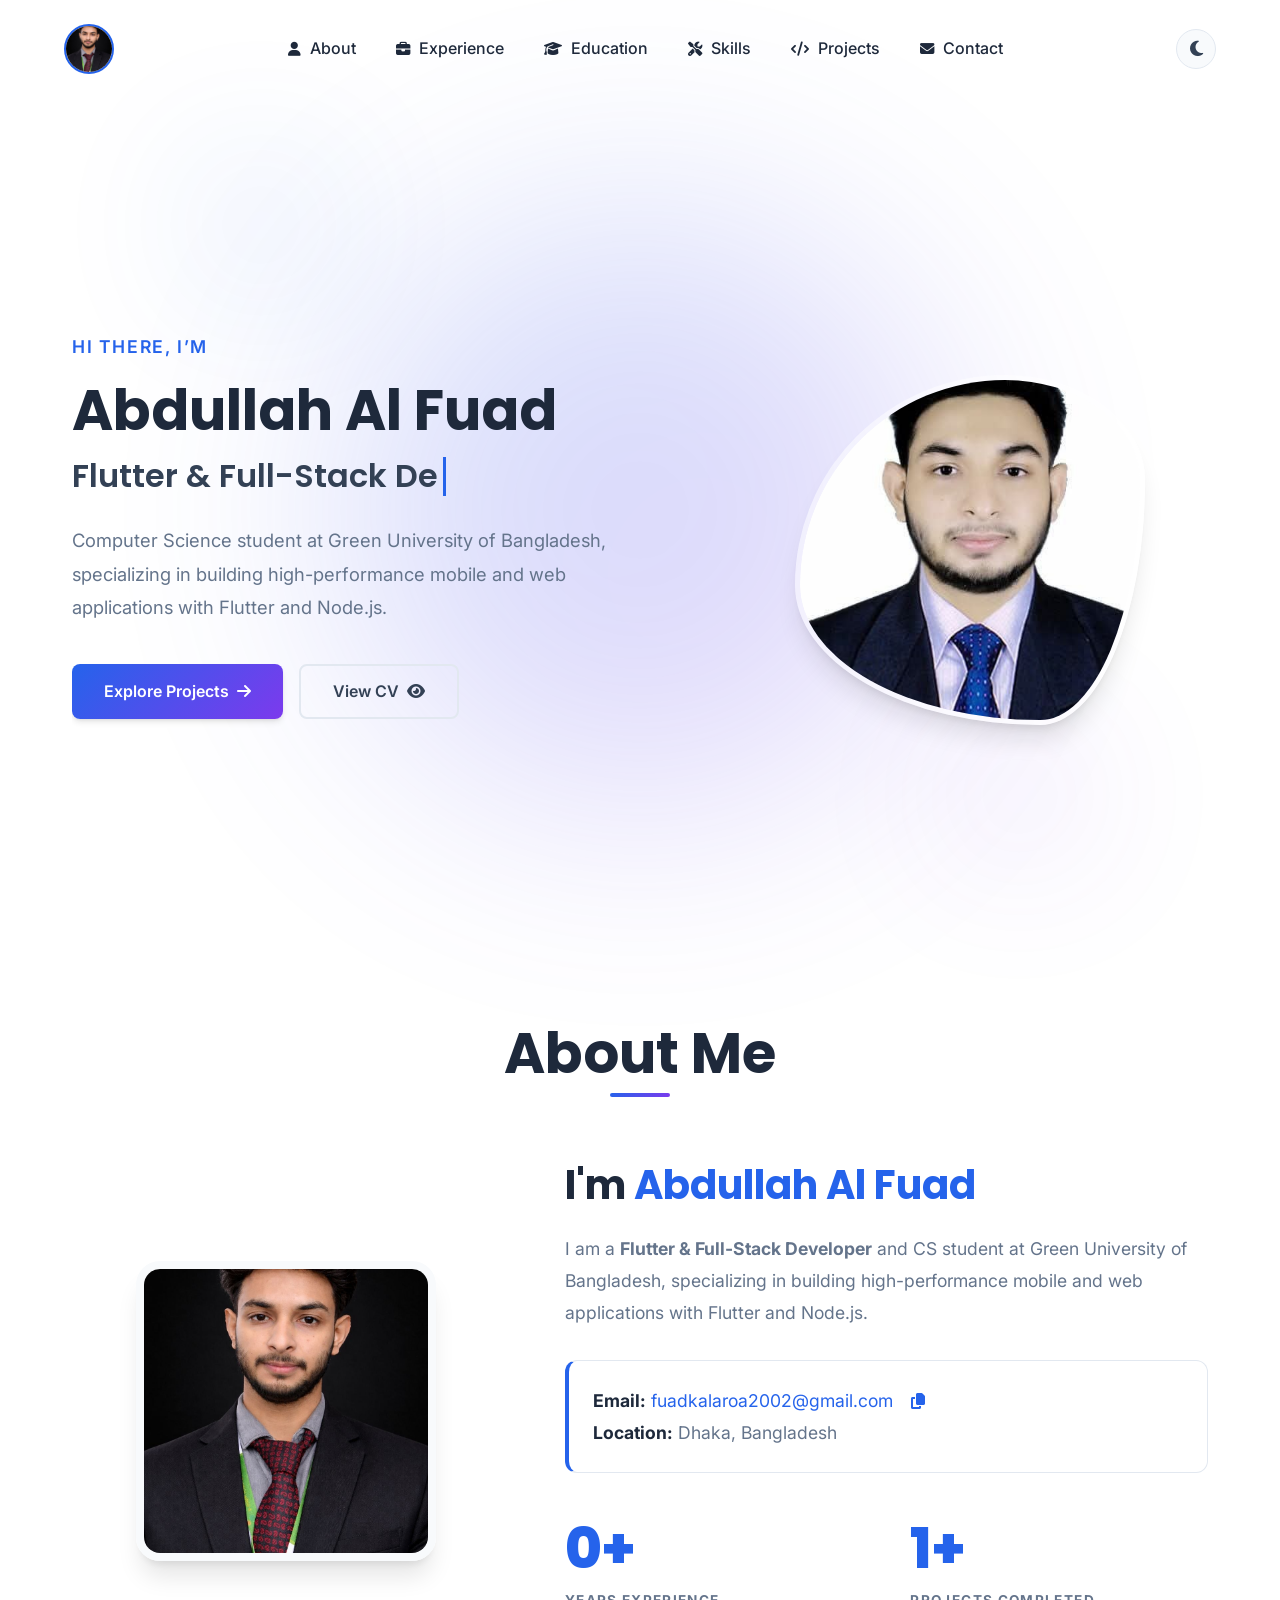
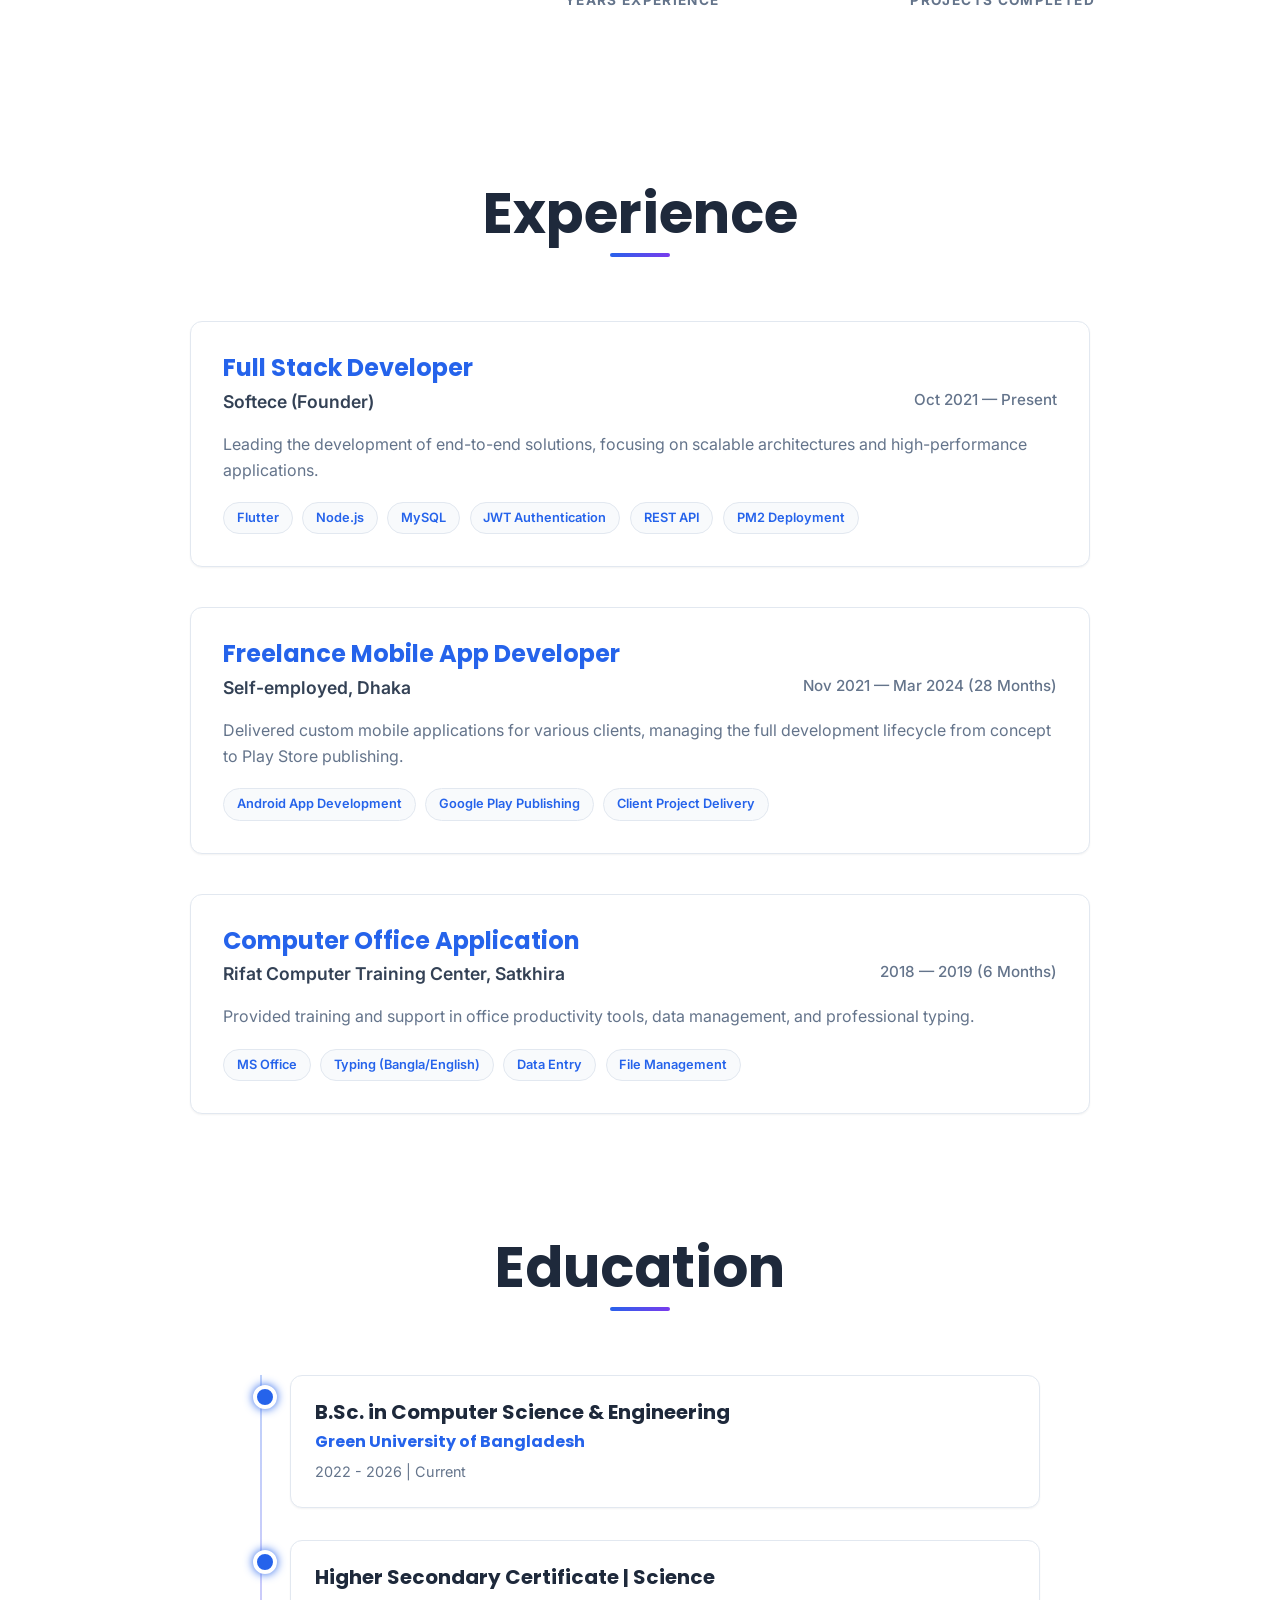
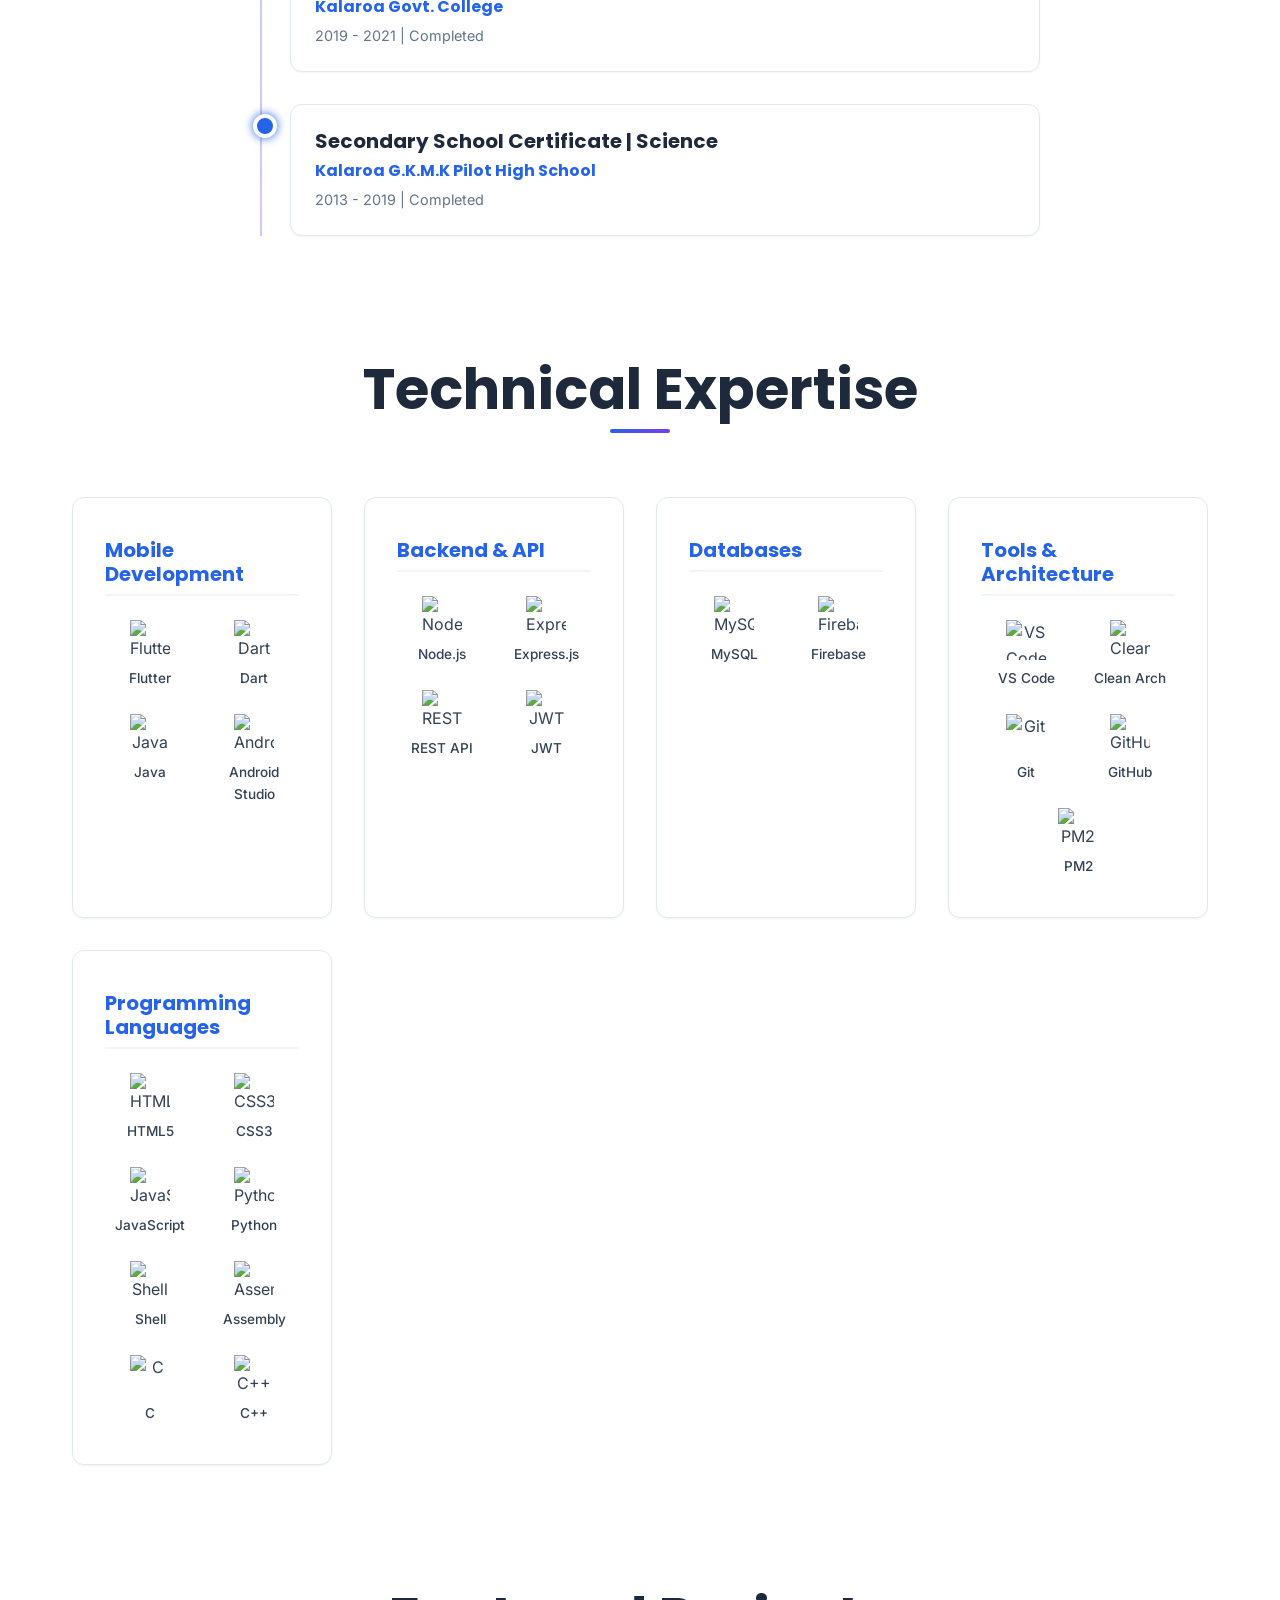
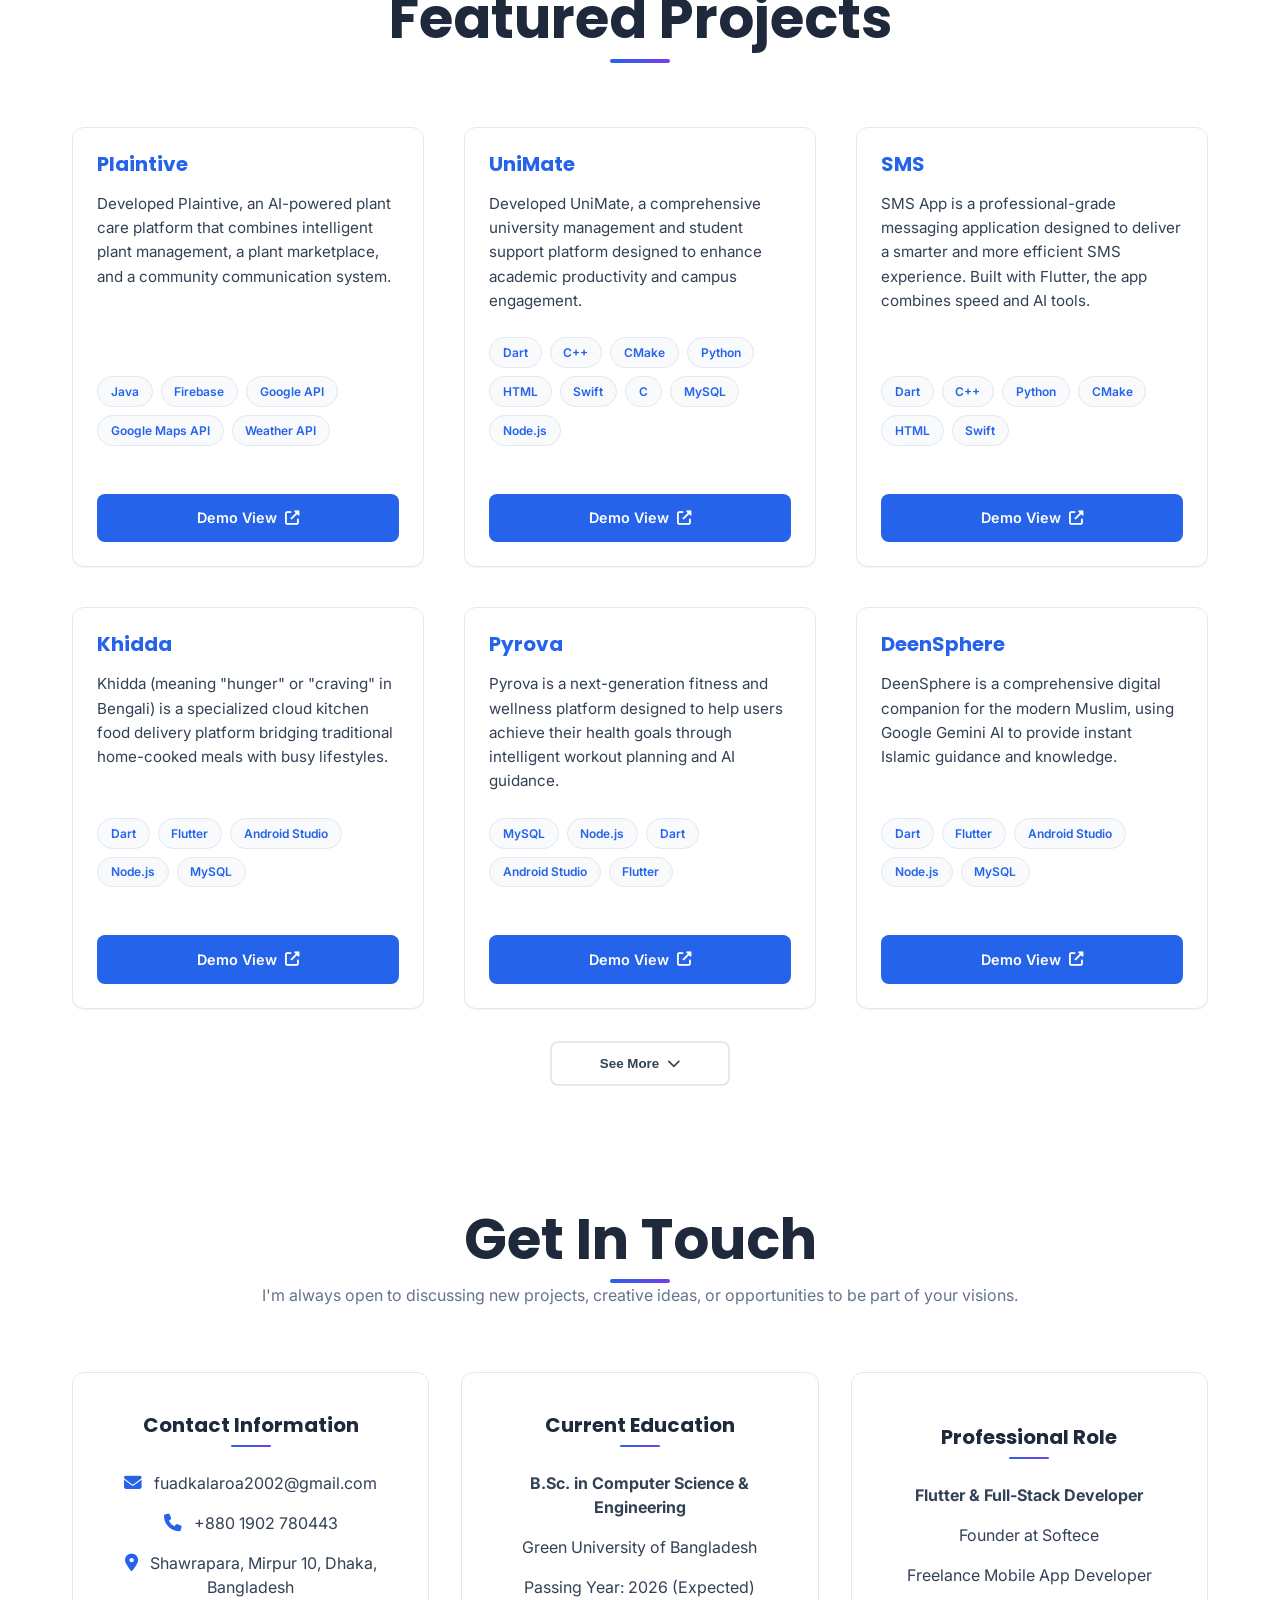
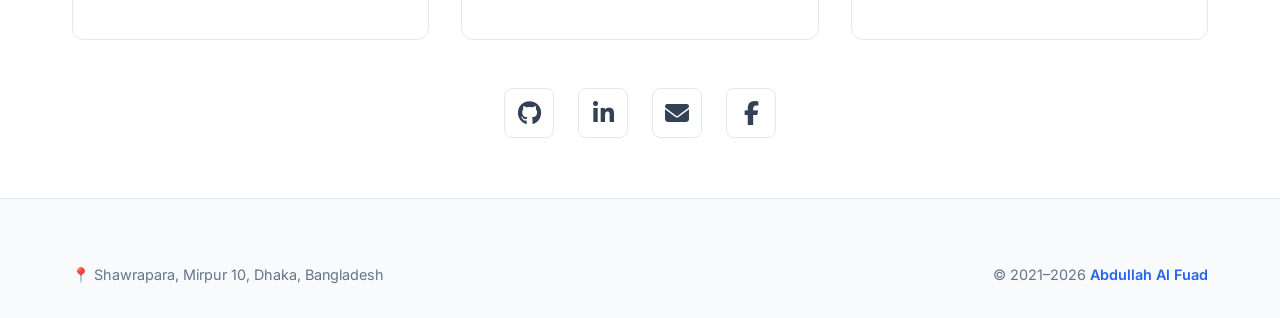
==== index.html @ 63f74349 "." ====
<!DOCTYPE html>
<html lang="en">

<head>
    <meta charset="UTF-8">
    <meta name="viewport" content="width=device-width, initial-scale=1.0">
    <meta name="description"
        content="Abdullah Al Fuad's personal portfolio showcasing skills in Flutter, Full-Stack development, and Node.js.">
    <meta property="og:title" content="Fuad Portfolio" />
    <meta property="og:image" content="assets/image/Fuad/photo_2026-06-16_08-47-01.jpg" />
    <meta property="og:url" content="https://github.com/Fuad2e3/Portfolio" />
    <meta name="keywords"
        content="Abdullah Al Fuad, Fuad2e3, fuad2e3, Fuad, Flutter Developer, Full-Stack Developer, Node.js, Express.js, MySQL, Firebase, REST API, Green University of Bangladesh, Mobile Development, Dhaka developer, Bangladesh programmer">


    <title>Fuad - Portfolio</title>
    <link rel="icon" type="image/x-icon" href="assets/image/Fuad/photo_2026-06-16_08-47-01.jpg">

    <link rel="stylesheet" href="style/colorScheme.css">
    <link rel="stylesheet" href="style/style.css">
    <link rel="stylesheet" href="style/navbar.css">
    <link rel="stylesheet" href="style/home.css">
    <link rel="stylesheet" href="style/about.css">
    <link rel="stylesheet" href="style/experience.css">
    <link rel="stylesheet" href="style/skills.css">
    <link rel="stylesheet" href="style/educations.css">
    <link rel="stylesheet" href="style/projects.css">
    <link rel="stylesheet" href="style/contacts.css">
    <link rel="stylesheet" href="style/footer.css">

    <link rel="stylesheet" href="https://cdnjs.cloudflare.com/ajax/libs/font-awesome/6.6.0/css/all.min.css">
    <link rel="stylesheet" href="https://cdnjs.cloudflare.com/ajax/libs/aos/2.3.4/aos.css"
        integrity="sha512-1cK78a1o+ht2JcaW6g8OXYwqpev9+6GqOkz9xmBN9iUUhIndKtxwILGWYOSibOKjLsEdjyjZvYDq/cZwNeak0w=="
        crossorigin="anonymous" referrerpolicy="no-referrer" />

</head>

<body>
    <!-- Background Particles -->
    <div id="particles-js"></div>

    <!-- Splash Screen Loader -->
    <div id="loader" class="loader-wrapper">
        <div class="loader-content">
            <div class="loader-img-container">
                <img src="assets/image/Fuad/photo_2026-06-16_08-47-01.jpg" alt="Fuad Loader">
            </div>
            <div class="loader-bar">
                <div class="loader-progress"></div>
            </div>
            <p class="loader-text">Abdullah Al Fuad</p>
        </div>
    </div>

    <div class="main-div">

        <div class="nav-backdrop" onclick="toggleMenuBar()"></div>

        <nav class="navbar">
            <a href="#about" class="logo">
                <img id="theme-logo" src="assets/image/Fuad/photo_2026-06-16_08-47-01.jpg" alt="Logo">
            </a>

            <ul class="menu-list">
                <li><a href="#about"><i class="fas fa-user"></i> About</a></li>
                <li><a href="#experience"><i class="fas fa-briefcase"></i> Experience</a></li>
                <li><a href="#educations"><i class="fas fa-graduation-cap"></i> Education</a></li>
                <li><a href="#skills"><i class="fas fa-tools"></i> Skills</a></li>
                <li><a href="#projects"><i class="fas fa-code"></i> Projects</a></li>
                <li><a href="#contacts"><i class="fas fa-envelope"></i> Contact</a></li>
            </ul>

            <div class="nav-actions">
                <button class="theme-toggle" id="themeToggle" title="Toggle dark/light mode">
                    <i class="fas fa-moon"></i>
                </button>
                <div class="icon-bars" onclick="toggleMenuBar()">
                    <i class="fa-solid fa-bars"></i>
                </div>
            </div>
        </nav>

        <main class="main-content container">

            <section id="about">
                <div id="home">
                    <div class="home-bg-circle"></div>
                    <div class="home-content">
                        <div class="text-section" data-aos="fade-right">
                            <p class="intro">Hi there, I’m</p>
                            <h1 class="name">Abdullah Al Fuad</h1>
                            <div class="role-container">
                                <h2 class="role">Flutter & Full-Stack Developer</h2>
                            </div>
                            <p class="bio">
                                Computer Science student at Green University of Bangladesh, specializing in building high-performance mobile and web applications with Flutter and Node.js.
                            </p>

                            <div class="cta-buttons">
                                <a href="#projects" class="btn btn-primary">Explore Projects <i class="fas fa-arrow-right"></i></a>
                                <a href="assets/cv/Softece_CV.pdf" class="btn btn-secondary" target="_blank">View CV <i class="fas fa-eye"></i></a>
                            </div>

                        </div>

                        <div class="image-section" data-aos="fade-left">
                            <div class="pic-div">
                                <img src="assets/image/Fuad/photo_2026-06-15_12-50-27.jpg" alt="Fuad">
                            </div>
                        </div>
                    </div>
                </div>

                <div class="section-title" data-aos="fade-up" style="margin-top: 60px;">
                    <h1>About Me</h1>
                </div>
                <div class="about-content">
                    <div class="about-picture" data-aos="fade-right">
                        <div class="about-picture-circle">
                            <img src="assets/image/Fuad/photo_2026-06-16_08-47-01.jpg" alt="Abdullah Al Fuad" />
                        </div>
                    </div>
                    <div class="about-intro" data-aos="fade-left">
                        <h1>I'm <span>Abdullah Al Fuad</span></h1>

                        <p>
                            I am a <strong>Flutter & Full-Stack Developer</strong> and CS student at Green University of Bangladesh, specializing in building high-performance mobile and web applications with Flutter and Node.js.
                        </p>

                        <p class="about-contact-info">
                            <strong>Email:</strong> <a href="mailto:fuadkalaroa2002@gmail.com" id="email-link">fuadkalaroa2002@gmail.com</a>
                            <button class="copy-btn" onclick="copyEmail()" title="Copy Email">
                                <i class="fas fa-copy"></i>
                            </button>
                            <br>
                            <strong>Location:</strong> Dhaka, Bangladesh
                        </p>

                        <div class="stats-grid">
                            <div class="stat-item">
                                <span class="stat-num" id="exp-years">0</span>
                                <span class="stat-label">Years Experience</span>
                            </div>
                            <div class="stat-item">
                                <span class="stat-num" id="project-count">0</span>
                                <span class="stat-label">Projects Completed</span>
                            </div>
                        </div>
                    </div>
                </div>
            </section>

            <!-- Experience Section -->
            <section id="experience">
                <div class="section-title" data-aos="fade-up">
                    <h1>Experience</h1>
                </div>
                <div class="experience-content">
                    <!-- Experience 1 -->
                    <div class="experience-item" data-aos="fade-up">
                        <div class="exp-header">
                            <h2>Full Stack Developer</h2>
                            <div class="exp-company">
                                <span>Softece (Founder)</span>
                                <span class="exp-date">Oct 2021 — Present</span>
                            </div>
                        </div>
                        <p class="exp-details">
                            Leading the development of end-to-end solutions, focusing on scalable architectures and high-performance applications.
                        </p>
                        <div class="exp-tech-list">
                            <span class="exp-tech-item">Flutter</span>
                            <span class="exp-tech-item">Node.js</span>
                            <span class="exp-tech-item">MySQL</span>
                            <span class="exp-tech-item">JWT Authentication</span>
                            <span class="exp-tech-item">REST API</span>
                            <span class="exp-tech-item">PM2 Deployment</span>
                        </div>
                    </div>

                    <!-- Experience 2 -->
                    <div class="experience-item" data-aos="fade-up">
                        <div class="exp-header">
                            <h2>Freelance Mobile App Developer</h2>
                            <div class="exp-company">
                                <span>Self-employed, Dhaka</span>
                                <span class="exp-date">Nov 2021 — Mar 2024 (28 Months)</span>
                            </div>
                        </div>
                        <p class="exp-details">
                            Delivered custom mobile applications for various clients, managing the full development lifecycle from concept to Play Store publishing.
                        </p>
                        <div class="exp-tech-list">
                            <span class="exp-tech-item">Android App Development</span>
                            <span class="exp-tech-item">Google Play Publishing</span>
                            <span class="exp-tech-item">Client Project Delivery</span>
                        </div>
                    </div>

                    <!-- Experience 3 -->
                    <div class="experience-item" data-aos="fade-up">
                        <div class="exp-header">
                            <h2>Computer Office Application</h2>
                            <div class="exp-company">
                                <span>Rifat Computer Training Center, Satkhira</span>
                                <span class="exp-date">2018 — 2019 (6 Months)</span>
                            </div>
                        </div>
                        <p class="exp-details">
                            Provided training and support in office productivity tools, data management, and professional typing.
                        </p>
                        <div class="exp-tech-list">
                            <span class="exp-tech-item">MS Office</span>
                            <span class="exp-tech-item">Typing (Bangla/English)</span>
                            <span class="exp-tech-item">Data Entry</span>
                            <span class="exp-tech-item">File Management</span>
                        </div>
                    </div>
                </div>
            </section>

            <!-- Education Section -->
            <section id="educations">
                <div class="section-title">
                    <h1>Education</h1>
                </div>
                <div class="educations-contents">
                    <div class="academy">
                        <div class="academy-content">
                            <h2>B.Sc. in Computer Science & Engineering</h2>
                            <h3>Green University of Bangladesh</h3>
                            <p>2022 - 2026 | Current</p>
                        </div>
                    </div>

                    <div class="academy">
                        <div class="academy-content">
                            <h2>Higher Secondary Certificate | Science</h2>
                            <h3>Kalaroa Govt. College</h3>
                            <p>2019 - 2021 | Completed</p>
                        </div>
                    </div>

                    <div class="academy">
                        <div class="academy-content">
                            <h2>Secondary School Certificate | Science</h2>
                            <h3>Kalaroa G.K.M.K Pilot High School</h3>
                            <p>2013 - 2019 | Completed</p>
                        </div>
                    </div>
                </div>
            </section>

            <!-- Skills Section -->
            <section id="skills">
                <div class="section-title">
                    <h1>Technical Expertise</h1>
                </div>
                <div class="skills-content">
                    <!-- 1. Mobile Development -->
                    <div class="skill-category">
                        <h3>Mobile Development</h3>
                        <div class="skills-content-box">
                            <div class="skill-item">
                                <img src="https://cdn.jsdelivr.net/gh/devicons/devicon/icons/flutter/flutter-original.svg" alt="Flutter">
                                <p>Flutter</p>
                            </div>
                            <div class="skill-item">
                                <img src="https://cdn.jsdelivr.net/gh/devicons/devicon/icons/dart/dart-original.svg" alt="Dart">
                                <p>Dart</p>
                            </div>
                            <div class="skill-item">
                                <img src="https://cdn.jsdelivr.net/gh/devicons/devicon/icons/java/java-original.svg" alt="Java">
                                <p>Java</p>
                            </div>
                            <div class="skill-item">
                                <img src="https://cdn.jsdelivr.net/gh/devicons/devicon/icons/androidstudio/androidstudio-original.svg" alt="Android Studio">
                                <p>Android Studio</p>
                            </div>
                        </div>
                    </div>

                    <!-- 2. Backend Development -->
                    <div class="skill-category">
                        <h3>Backend & API</h3>
                        <div class="skills-content-box">
                            <div class="skill-item">
                                <img src="https://cdn.jsdelivr.net/gh/devicons/devicon/icons/nodejs/nodejs-original.svg" alt="Node.js">
                                <p>Node.js</p>
                            </div>
                            <div class="skill-item">
                                <img src="https://cdn.jsdelivr.net/gh/devicons/devicon/icons/express/express-original.svg" class="theme-icon" alt="Express.js">
                                <p>Express.js</p>
                            </div>
                            <div class="skill-item">
                                <img src="https://img.icons8.com/color/96/api.png" alt="REST API">
                                <p>REST API</p>
                            </div>
                            <div class="skill-item">
                                <img src="https://img.icons8.com/color/96/shield.png" alt="JWT">
                                <p>JWT</p>
                            </div>
                        </div>
                    </div>

                    <!-- 3. Databases -->
                    <div class="skill-category">
                        <h3>Databases</h3>
                        <div class="skills-content-box">
                            <div class="skill-item">
                                <img src="https://cdn.jsdelivr.net/gh/devicons/devicon/icons/mysql/mysql-original.svg" alt="MySQL">
                                <p>MySQL</p>
                            </div>
                            <div class="skill-item">
                                <img src="https://cdn.jsdelivr.net/gh/devicons/devicon/icons/firebase/firebase-plain.svg" alt="Firebase">
                                <p>Firebase</p>
                            </div>
                        </div>
                    </div>

                    <!-- 4. Architecture & Tools -->
                    <div class="skill-category">
                        <h3>Tools & Architecture</h3>
                        <div class="skills-content-box">
                            <div class="skill-item">
                                <img src="https://cdn.jsdelivr.net/gh/devicons/devicon/icons/vscode/vscode-original.svg" alt="VS Code">
                                <p>VS Code</p>
                            </div>
                            <div class="skill-item">
                                <img src="https://img.icons8.com/color/96/stack.png" alt="Clean Arch">
                                <p>Clean Arch</p>
                            </div>
                            <div class="skill-item">
                                <img src="https://cdn.jsdelivr.net/gh/devicons/devicon/icons/git/git-original.svg" alt="Git">
                                <p>Git</p>
                            </div>
                            <div class="skill-item">
                                <img src="https://cdn.jsdelivr.net/gh/devicons/devicon/icons/github/github-original.svg" class="theme-icon" alt="GitHub">
                                <p>GitHub</p>
                            </div>
                            <div class="skill-item">
                                <img src="https://img.icons8.com/color/96/server.png" alt="PM2">
                                <p>PM2</p>
                            </div>
                        </div>
                    </div>

                    <!-- 5. Programming Languages -->
                    <div class="skill-category">
                        <h3>Programming Languages</h3>
                        <div class="skills-content-box">
                            <div class="skill-item">
                                <img src="https://cdn.jsdelivr.net/gh/devicons/devicon/icons/html5/html5-original.svg" alt="HTML5">
                                <p>HTML5</p>
                            </div>
                            <div class="skill-item">
                                <img src="https://cdn.jsdelivr.net/gh/devicons/devicon/icons/css3/css3-original.svg" alt="CSS3">
                                <p>CSS3</p>
                            </div>
                            <div class="skill-item">
                                <img src="https://cdn.jsdelivr.net/gh/devicons/devicon/icons/javascript/javascript-original.svg" alt="JavaScript">
                                <p>JavaScript</p>
                            </div>
                            <div class="skill-item">
                                <img src="https://cdn.jsdelivr.net/gh/devicons/devicon/icons/python/python-original.svg" alt="Python">
                                <p>Python</p>
                            </div>
                            <div class="skill-item">
                                <img src="https://cdn.jsdelivr.net/gh/devicons/devicon/icons/bash/bash-original.svg" alt="Shell" class="theme-icon">
                                <p>Shell</p>
                            </div>
                            <div class="skill-item">
                                <img src="https://img.icons8.com/color/96/processor.png" alt="Assembly">
                                <p>Assembly</p>
                            </div>
                            <div class="skill-item">
                                <img src="https://cdn.jsdelivr.net/gh/devicons/devicon/icons/c/c-original.svg" alt="C">
                                <p>C</p>
                            </div>
                            <div class="skill-item">
                                <img src="https://cdn.jsdelivr.net/gh/devicons/devicon/icons/cplusplus/cplusplus-original.svg" alt="C++">
                                <p>C++</p>
                            </div>
                        </div>
                    </div>
                </div>
            </section>

            <!-- Project Section -->
            <section id="projects">
                <div class="section-title" data-aos="fade-up">
                    <h1>Featured Projects</h1>
                </div>

                <div class="projects-content-box">

                    <!-- ================= PROJECT 1 ================= -->
                    <div class="project-item" data-aos="fade-up">
                        <div class="project-details">
                            <h3>Plaintive</h3>
                            <p>Developed Plaintive, an AI-powered plant care platform that combines intelligent plant management, a plant marketplace, and a community communication system.</p>
                            <div class="project-tech">
                                <span>Java</span>
                                <span>Firebase</span>
                                <span>Google API</span>
                                <span>Google Maps API</span>
                                <span>Weather API</span>
                            </div>
                        </div>
                        <div class="project-footer">
                            <a href="https://github.com/Fuad2e3/Plantive-Demo" target="_blank" class="btn-demo">Demo View <i class="fas fa-external-link-alt"></i></a>
                        </div>
                    </div>

                    <!-- ================= PROJECT 2 ================= -->
                    <div class="project-item" data-aos="fade-up">
                        <div class="project-details">
                            <h3>UniMate</h3>
                            <p>Developed UniMate, a comprehensive university management and student support platform designed to enhance academic productivity and campus engagement.</p>
                            <div class="project-tech">
                                <span>Dart</span>
                                <span>C++</span>
                                <span>CMake</span>
                                <span>Python</span>
                                <span>HTML</span>
                                <span>Swift</span>
                                <span>C</span>
                                <span>MySQL</span>
                                <span>Node.js</span>
                            </div>
                        </div>
                        <div class="project-footer">
                            <a href="https://github.com/Fuad2e3/UniMate-Demo" target="_blank" class="btn-demo">Demo View <i class="fas fa-external-link-alt"></i></a>
                        </div>
                    </div>

                    <!-- ================= PROJECT 3 ================= -->
                    <div class="project-item" data-aos="fade-up">
                        <div class="project-details">
                            <h3>SMS</h3>
                            <p>SMS App is a professional-grade messaging application designed to deliver a smarter and more efficient SMS experience. Built with Flutter, the app combines speed and AI tools.</p>
                            <div class="project-tech">
                                <span>Dart</span>
                                <span>C++</span>
                                <span>Python</span>
                                <span>CMake</span>
                                <span>HTML</span>
                                <span>Swift</span>
                            </div>
                        </div>
                        <div class="project-footer">
                            <a href="https://github.com/Fuad2e3/Sms-Demo" target="_blank" class="btn-demo">Demo View <i class="fas fa-external-link-alt"></i></a>
                        </div>
                    </div>

                    <!-- ================= PROJECT 4 ================= -->
                    <div class="project-item" data-aos="fade-up">
                        <div class="project-details">
                            <h3>Khidda</h3>
                            <p>Khidda (meaning "hunger" or "craving" in Bengali) is a specialized cloud kitchen food delivery platform bridging traditional home-cooked meals with busy lifestyles.</p>
                            <div class="project-tech">
                                <span>Dart</span>
                                <span>Flutter</span>
                                <span>Android Studio</span>
                                <span>Node.js</span>
                                <span>MySQL</span>
                            </div>
                        </div>
                        <div class="project-footer">
                            <a href="https://github.com/Fuad2e3/Khidda-Demo" target="_blank" class="btn-demo">Demo View <i class="fas fa-external-link-alt"></i></a>
                        </div>
                    </div>

                    <!-- ================= PROJECT 5 ================= -->
                    <div class="project-item" data-aos="fade-up">
                        <div class="project-details">
                            <h3>Pyrova</h3>
                            <p>Pyrova is a next-generation fitness and wellness platform designed to help users achieve their health goals through intelligent workout planning and AI guidance.</p>
                            <div class="project-tech">
                                <span>MySQL</span>
                                <span>Node.js</span>
                                <span>Dart</span>
                                <span>Android Studio</span>
                                <span>Flutter</span>
                            </div>
                        </div>
                        <div class="project-footer">
                            <a href="https://github.com/Fuad2e3/Pyrova-Demo" target="_blank" class="btn-demo">Demo View <i class="fas fa-external-link-alt"></i></a>
                        </div>
                    </div>

                    <!-- ================= PROJECT 6 ================= -->
                    <div class="project-item" data-aos="fade-up">
                        <div class="project-details">
                            <h3>DeenSphere</h3>
                            <p>DeenSphere is a comprehensive digital companion for the modern Muslim, using Google Gemini AI to provide instant Islamic guidance and knowledge.</p>
                            <div class="project-tech">
                                <span>Dart</span>
                                <span>Flutter</span>
                                <span>Android Studio</span>
                                <span>Node.js</span>
                                <span>MySQL</span>
                            </div>
                        </div>
                        <div class="project-footer">
                            <a href="https://github.com/Fuad2e3/DeenSphere-Demo" target="_blank" class="btn-demo">Demo View <i class="fas fa-external-link-alt"></i></a>
                        </div>
                    </div>

                    <!-- ================= PROJECT 7 ================= -->
                    <div class="project-item" data-aos="fade-up">
                        <div class="project-details">
                            <h3>Smart Homeopathy Doctor</h3>
                            <p>A revolutionary mobile application designed to bridge the gap between traditional homeopathy and modern AI technology through intelligent symptom analysis.</p>
                            <div class="project-tech">
                                <span>Gemini AI</span>
                                <span>Android Studio</span>
                                <span>Java</span>
                            </div>
                        </div>
                        <div class="project-footer">
                            <a href="https://github.com/Fuad2e3/Smart-Homeopathy-Doctor-Demo" target="_blank" class="btn-demo">Demo View <i class="fas fa-external-link-alt"></i></a>
                        </div>
                    </div>

                    <!-- ================= PROJECT 8 ================= -->
                    <div class="project-item" data-aos="fade-up">
                        <div class="project-details">
                            <h3>Data Preprocessing and Cleaning</h3>
                            <p>Developed a machine learning pipeline for data preprocessing, model training, and performance comparison, including dataset cleaning and feature preparation.</p>
                            <div class="project-tech">
                                <span>Juniper Networks</span>
                                <span>Python</span>
                            </div>
                        </div>
                        <div class="project-footer">
                            <a href="https://github.com/Fuad2e3/Maching-Learning" target="_blank" class="btn-demo">Demo View <i class="fas fa-external-link-alt"></i></a>
                        </div>
                    </div>

                    <!-- ================= PROJECT 9 ================= -->
                    <div class="project-item" data-aos="fade-up">
                        <div class="project-details">
                            <h3>3D Home</h3>
                            <p>Designed and modeled a detailed 3D residential house using AutoCAD, incorporating architectural planning, interior layouts, and realistic structural elements.</p>
                            <div class="project-tech">
                                <span>AutoCAD</span>
                            </div>
                        </div>
                        <div class="project-footer">
                            <a href="https://github.com/Fuad2e3/Engineering-Drawing" target="_blank" class="btn-demo">Demo View <i class="fas fa-external-link-alt"></i></a>
                        </div>
                    </div>

                    <!-- ================= PROJECT 10 ================= -->
                    <div class="project-item" data-aos="fade-up">
                        <div class="project-details">
                            <h3>Conveter</h3>
                            <p>Developed a Binary Division Simulator that performs binary division operations while displaying dividend, divisor, accumulator, and quotient values.</p>
                            <div class="project-tech">
                                <span>C++</span>
                            </div>
                        </div>
                        <div class="project-footer">
                            <a href="https://github.com/Fuad2e3/Computer_Architecture" target="_blank" class="btn-demo">Demo View <i class="fas fa-external-link-alt"></i></a>
                        </div>
                    </div>

                    <!-- ================= PROJECT 11 ================= -->
                    <div class="project-item" data-aos="fade-up">
                        <div class="project-details">
                            <h3>Investment Management System</h3>
                            <p>Developed a full-stack Investment Management System for managing portfolios, tracking transactions, and analyzing financial data via an intuitive dashboard.</p>
                            <div class="project-tech">
                                <span>Java</span>
                                <span>JavaFX</span>
                                <span>Maven</span>
                                <span>MySQL</span>
                            </div>
                        </div>
                        <div class="project-footer">
                            <a href="https://github.com/Fuad2e3/Object-Oriented-Programming" target="_blank" class="btn-demo">Demo View <i class="fas fa-external-link-alt"></i></a>
                        </div>
                    </div>

                    <!-- ================= PROJECT 12 ================= -->
                    <div class="project-item" data-aos="fade-up">
                        <div class="project-details">
                            <h3>Student Management System</h3>
                            <p>Developed a Student Management System to streamline academic and administrative processes, including records, course enrollment, and attendance tracking.</p>
                            <div class="project-tech">
                                <span>C</span>
                            </div>
                        </div>
                        <div class="project-footer">
                            <a href="https://github.com/Fuad2e3/Structured_Programming_Language" target="_blank" class="btn-demo">Demo View <i class="fas fa-external-link-alt"></i></a>
                        </div>
                    </div>

                    <!-- ================= PROJECT 13 ================= -->
                    <div class="project-item" data-aos="fade-up">
                        <div class="project-details">
                            <h3>BitGuard an Error Detection and Correction</h3>
                            <p>Developed BitGuard, a digital communication reliability system designed to detect and correct data transmission errors to ensure data integrity.</p>
                            <div class="project-tech">
                                <span>Java</span>
                                <span>CSS</span>
                            </div>
                        </div>
                        <div class="project-footer">
                            <a href="https://github.com/Fuad2e3/Data-Communaction" target="_blank" class="btn-demo">Demo View <i class="fas fa-external-link-alt"></i></a>
                        </div>
                    </div>

                    <!-- ================= PROJECT 14 ================= -->
                    <div class="project-item" data-aos="fade-up">
                        <div class="project-details">
                            <h3>Campus Network</h3>
                            <p>Developed Campus Network, a university community platform designed to connect students, faculty members, and campus organizations.</p>
                            <div class="project-tech">
                                <span>Cisco Networking</span>
                            </div>
                        </div>
                        <div class="project-footer">
                            <a href="https://github.com/Fuad2e3/Computer-Network" target="_blank" class="btn-demo">Demo View <i class="fas fa-external-link-alt"></i></a>
                        </div>
                    </div>

                    <!-- ================= PROJECT 15 ================= -->
                    <div class="project-item" data-aos="fade-up">
                        <div class="project-details">
                            <h3>Cyber Password Strength Analyzer</h3>
                            <p>Evaluates password security based on length, complexity, and character diversity, providing real-time feedback and security recommendations.</p>
                            <div class="project-tech">
                                <span>Python</span>
                            </div>
                        </div>
                        <div class="project-footer">
                            <a href="https://github.com/Fuad2e3/Computer-and-Cyber-Security" target="_blank" class="btn-demo">Demo View <i class="fas fa-external-link-alt"></i></a>
                        </div>
                    </div>

                    <!-- ================= PROJECT 16 ================= -->
                    <div class="project-item" data-aos="fade-up">
                        <div class="project-details">
                            <h3>Nebula Navigator</h3>
                            <p>Developed Nebula Navigator, an astronomy information management platform inspired by NASA datasets for exploring celestial objects and stars.</p>
                            <div class="project-tech">
                                <span>Shell Scripting</span>
                                <span>TeX</span>
                            </div>
                        </div>
                        <div class="project-footer">
                            <a href="https://github.com/Fuad2e3/Oprating-System" target="_blank" class="btn-demo">Demo View <i class="fas fa-external-link-alt"></i></a>
                        </div>
                    </div>

                    <!-- ================= PROJECT 17 ================= -->
                    <div class="project-item" data-aos="fade-up">
                        <div class="project-details">
                            <h3>GreenMind</h3>
                            <p>Developed GreenMind, a smart gardening assistant application that helps users monitor and manage plant health through personalized care recommendations.</p>
                            <div class="project-tech">
                                <span>Python</span>
                                <span>Juniper Networks</span>
                            </div>
                        </div>
                        <div class="project-footer">
                            <a href="https://github.com/Fuad2e3/Artificial-intelligence" target="_blank" class="btn-demo">Demo View <i class="fas fa-external-link-alt"></i></a>
                        </div>
                    </div>

                    <!-- ================= PROJECT 18 ================= -->
                    <div class="project-item" data-aos="fade-up">
                        <div class="project-details">
                            <h3>Agriculture Information Service</h3>
                            <p>Developed an Agriculture Information Service application providing farmers with weather updates, crop recommendations, and resources.</p>
                            <div class="project-tech">
                                <span>HTML</span>
                                <span>CSS</span>
                                <span>PHP</span>
                                <span>JavaScript</span>
                            </div>
                        </div>
                        <div class="project-footer">
                            <a href="https://github.com/Fuad2e3/Agriculture-Information-Service" target="_blank" class="btn-demo">Demo View <i class="fas fa-external-link-alt"></i></a>
                        </div>
                    </div>

                    <!-- ================= PROJECT 19 ================= -->
                    <div class="project-item" data-aos="fade-up">
                        <div class="project-details">
                            <h3>Investment Marketing</h3>
                            <p>Developed a full-stack Investment Management system for tracking portfolios, monitoring asset performance, and analyzing financial data.</p>
                            <div class="project-tech">
                                <span>Assembly Language</span>
                            </div>
                        </div>
                        <div class="project-footer">
                            <a href="https://github.com/Fuad2e3/Microprocessors-Microcontrollers" target="_blank" class="btn-demo">Demo View <i class="fas fa-external-link-alt"></i></a>
                        </div>
                    </div>

                    <!-- ================= PROJECT 20 ================= -->
                    <div class="project-item" data-aos="fade-up">
                        <div class="project-details">
                            <h3>Investment Management</h3>
                            <p>Developed a full-stack Investment Management System that enables users to manage portfolios, track transactions, and monitor asset performance.</p>
                            <div class="project-tech">
                                <span>Java</span>
                                <span>MySQL</span>
                            </div>
                        </div>
                        <div class="project-footer">
                            <a href="https://github.com/Fuad2e3/Database-System" target="_blank" class="btn-demo">Demo View <i class="fas fa-external-link-alt"></i></a>
                        </div>
                    </div>

                    <!-- ================= PROJECT 21 ================= -->
                    <div class="project-item" data-aos="fade-up">
                        <div class="project-details">
                            <h3>Algorithm Suite</h3>
                            <p>A high-performance collection of modular Java implementations for essential data structures and algorithms.</p>
                            <div class="project-tech">
                                <span>Java</span>
                            </div>
                        </div>
                        <div class="project-footer">
                            <a href="https://github.com/Fuad2e3/Algorithm" target="_blank" class="btn-demo">Demo View <i class="fas fa-external-link-alt"></i></a>
                        </div>
                    </div>

                    <!-- ================= PROJECT 22 ================= -->
                    <div class="project-item" data-aos="fade-up">
                        <div class="project-details">
                            <h3>Student Management</h3>
                            <p>Developed a Student Management system to streamline academic processes, including records, enrollment, and attendance tracking.</p>
                            <div class="project-tech">
                                <span>C++</span>
                            </div>
                        </div>
                        <div class="project-footer">
                            <a href="https://github.com/Fuad2e3/Data-Structures" target="_blank" class="btn-demo">Demo View <i class="fas fa-external-link-alt"></i></a>
                        </div>
                    </div>

                    <!-- ================= PROJECT 23 ================= -->
                    <div class="project-item" data-aos="fade-up">
                        <div class="project-details">
                            <h3>Software Testing</h3>
                            <p>Experimental repository for learning software testing, Node.js, and PM2 management.</p>
                            <div class="project-tech">
                                <span>Dart</span>
                                <span>Node.js</span>
                                <span>PM2</span>
                            </div>
                        </div>
                        <div class="project-footer">
                            <a href="https://github.com/Fuad2e3/Software-Testing" target="_blank" class="btn-demo">Demo View <i class="fas fa-external-link-alt"></i></a>
                        </div>
                    </div>

                    <!-- ================= PROJECT 24 ================= -->
                    <div class="project-item" data-aos="fade-up">
                        <div class="project-details">
                            <h3>Varsity Programming</h3>
                            <p>A comprehensive collection of university course codes, assignments, and practice projects across multiple languages.</p>
                            <div class="project-tech">
                                <span>Jupyter Notebook</span>
                                <span>C++</span>
                                <span>Python</span>
                                <span>C</span>
                                <span>Java</span>
                                <span>Shell</span>
                            </div>
                        </div>
                        <div class="project-footer">
                            <a href="https://github.com/Fuad2e3/Varsity-Programming" target="_blank" class="btn-demo">Demo View <i class="fas fa-external-link-alt"></i></a>
                        </div>
                    </div>

                </div>

                <div class="projects-toggle-container" data-aos="fade-up">
                    <button id="toggle-projects-btn" class="btn btn-secondary">
                        See More <i class="fas fa-chevron-down"></i>
                    </button>
                </div>

            </section>

            <!-- Contact Section -->
            <section id="contacts">

                <div class="section-title">
                    <h1>Get In Touch</h1>
                    <p>
                        I'm always open to discussing new projects, creative ideas, or opportunities to be part of your visions.
                    </p>
                </div>

                <div class="contact-cards-container">
                    <!-- Card 1: Contact Information -->
                    <div class="contact-card" data-aos="fade-up">
                        <h3>Contact Information</h3>
                        <div class="card-content">
                            <p><i class="fas fa-envelope"></i> <a href="mailto:fuadkalaroa2002@gmail.com">fuadkalaroa2002@gmail.com</a></p>
                            <p><i class="fas fa-phone"></i> <a href="tel:+8801902780443">+880 1902 780443</a></p>
                            <p><i class="fas fa-map-marker-alt"></i> Shawrapara, Mirpur 10, Dhaka, Bangladesh</p>
                        </div>
                    </div>

                    <!-- Card 2: Current Education -->
                    <div class="contact-card" data-aos="fade-up" data-aos-delay="100">
                        <h3>Current Education</h3>
                        <div class="card-content">
                            <p><strong>B.Sc. in Computer Science & Engineering</strong></p>
                            <p>Green University of Bangladesh</p>
                            <p>Passing Year: 2026 (Expected)</p>
                        </div>
                    </div>

                    <!-- Card 3: Professional Role -->
                    <div class="contact-card" data-aos="fade-up" data-aos-delay="200">
                        <h3>Professional Role</h3>
                        <div class="card-content">
                            <p><strong>Flutter & Full-Stack Developer</strong></p>
                            <p>Founder at Softece</p>
                            <p>Freelance Mobile App Developer</p>
                        </div>
                    </div>
                </div>

                <div class="contact-socials" data-aos="fade-up">
                    <a href="https://github.com/Fuad2e3" target="_blank" class="social-button" title="GitHub"><i class="fab fa-github"></i></a>
                    <a href="https://linkedin.com/in/fuad2e3" target="_blank" class="social-button" title="LinkedIn"><i class="fab fa-linkedin-in"></i></a>
                    <a href="https://mail.google.com/mail/?view=cm&fs=1&to=fuadkalaroa2002@gmail.com" target="_blank" class="social-button" title="Email"><i class="fas fa-envelope"></i></a>
                    <a href="https://facebook.com/fuad.islam.2010" target="_blank" class="social-button" title="Facebook"><i class="fab fa-facebook-f"></i></a>
                </div>

            </section>

        </main>

        <footer class="footer">
            <div class="container">
                <div class="footer-row">
                    <div class="address">
                        📍 Shawrapara, Mirpur 10, Dhaka, Bangladesh
                    </div>

                    <div class="copyright">
                        © 2021–<span id="current-year">2026</span> <a href="https://github.com/Fuad2e3" target="_blank">Abdullah Al Fuad</a>
                    </div>
                </div>
            </div>
        </footer>

        <div class="scroll-up">
            <i class="fas fa-chevron-up"></i>
        </div>
    </div>

    <script src="https://cdnjs.cloudflare.com/ajax/libs/aos/2.3.4/aos.js"
        integrity="sha512-A7AYk1fGKX6S2SsHywmPkrnzTZHrgiVT7GcQkLGDe2ev0aWb8zejytzS8wjo7PGEXKqJOrjQ4oORtnimIRZBtw=="
        crossorigin="anonymous" referrerpolicy="no-referrer"></script>

    <script src="https://cdn.jsdelivr.net/particles.js/2.0.0/particles.min.js"></script>
    <script src="js/particles-config.js"></script>
    <script src="js/themeToggle.js"></script>
    <script src="js/main.js"></script>
    <script src="js/navbar.js"></script>
</body>

</html>
---- style/colorScheme.css ----
/* ------------------------------------------------------- */
/* COLOR SCHEME VARIABLES — Designed for Professional Portfolio */
/* ------------------------------------------------------- */

@import url('https://fonts.googleapis.com/css2?family=Inter:wght@400;500;600;700&family=Poppins:wght@600;700;800&display=swap');

/* LIGHT THEME VARIABLES */
:root {
  /* Core Colors */
  --primary-color: #2563eb; /* Modern Royal Blue */
  --secondary-color: #64748b;
  --hover-color: #1d4ed8;
  --brand-gradient: linear-gradient(135deg, #2563eb, #7c3aed);
  --accent-gradient: linear-gradient(135deg, #059669, #0ea5e9);
  --accent-color: #f1f5f9;

  /* Background & Borders */
  --background-color: #ffffff;
  --secondary-background: #f8fafc;
  --card-background: #ffffff;
  --border-color: #e2e8f0;
  --divider-color: #f1f5f9;

  /* Text & Fonts */
  --text-main: #334155; /* Softer dark gray instead of deep slate */
  --text-muted: #64748b;
  --heading-color: #1e293b; /* Softer heading color */
  --font-primary: 'Inter', system-ui, -apple-system, sans-serif;
  --font-heading: 'Poppins', sans-serif;

  /* Effects */
  --shadow-sm: 0 1px 2px 0 rgb(0 0 0 / 0.05);
  --shadow-md: 0 4px 6px -1px rgb(0 0 0 / 0.1), 0 2px 4px -2px rgb(0 0 0 / 0.1);
  --shadow-lg: 0 10px 15px -3px rgb(0 0 0 / 0.1), 0 4px 6px -4px rgb(0 0 0 / 0.1);
  --shadow-xl: 0 20px 25px -5px rgb(0 0 0 / 0.1), 0 8px 10px -6px rgb(0 0 0 / 0.1);
  --radius-sm: 8px;
  --radius-md: 12px;
  --radius-lg: 24px;
  --transition-smooth: 0.3s cubic-bezier(0.4, 0, 0.2, 1);

  /* Alternate Section Colors */
  --bg-alt: #f1f5f9;
  --glow-primary: rgba(37, 99, 235, 0.4);

  /* Component-Specific */
  --navbar-bg: rgba(255, 255, 255, 0.9);
  --navbar-glass: rgba(255, 255, 255, 0.85);
  --navbar-text: #1e293b;
  --footer-bg: #f8fafc;
  --glass-bg: rgba(255, 255, 255, 0.95);
  --glass-border: rgba(255, 255, 255, 0.5);
  --card-glass: rgba(255, 255, 255, 1);
  --blur-amount: 8px;
}

/* DARK THEME OVERRIDES */
body.dark-theme {
  /* Core Colors */
  --primary-color: #60a5fa;
  --secondary-color: #94a3b8;
  --hover-color: #3b82f6;
  --brand-gradient: linear-gradient(135deg, #60a5fa, #a78bfa);
  --accent-color: #1e293b;

  /* Background & Borders */
  --background-color: #0b1120;
  --secondary-background: #1e293b;
  --card-background: #1e293b;
  --border-color: #334155;
  --divider-color: #1e293b;

  /* Text & Fonts */
  --text-main: #cbd5e1; /* Softer light gray */
  --text-muted: #94a3b8;
  --heading-color: #f1f5f9; /* Softer off-white heading */

  /* Alternate Section Colors */
  --bg-alt: #0f172a;
  --glow-primary: rgba(96, 165, 250, 0.5);

  /* Effects */
  --shadow-sm: 0 1px 2px 0 rgb(0 0 0 / 0.3);
  --shadow-md: 0 4px 6px -1px rgb(0 0 0 / 0.5), 0 2px 4px -2px rgb(0 0 0 / 0.5);
  --shadow-lg: 0 10px 15px -3px rgb(0 0 0 / 0.5), 0 4px 6px -4px rgb(0 0 0 / 0.5);
  --shadow-xl: 0 20px 25px -5px rgb(0 0 0 / 0.5), 0 8px 10px -6px rgb(0 0 0 / 0.5);

  /* Component-Specific */
  --navbar-bg: rgba(11, 17, 32, 0.9);
  --navbar-glass: rgba(11, 17, 32, 0.85);
  --navbar-text: #f8fafc;
  --footer-bg: #0b1120;
  --glass-bg: rgba(30, 41, 59, 0.95);
  --glass-border: rgba(255, 255, 255, 0.05);
  --card-glass: rgba(30, 41, 59, 0.9);
}


/* ------------------------------------------------------- */
/* END OF COLOR SCHEME VARIABLES */
/* ------------------------------------------------------- */
---- style/style.css ----
@import "colorScheme.css";

/* Custom Scrollbar */
::-webkit-scrollbar {
    width: 8px;
}

::-webkit-scrollbar-track {
    background: var(--background-color);
}

::-webkit-scrollbar-thumb {
    background: var(--brand-gradient);
    border-radius: 10px;
}

::-webkit-scrollbar-thumb:hover {
    background: var(--hover-color);
}

/* Reset & Base Styles */
* {
    margin: 0;
    padding: 0;
    box-sizing: border-box;
}

html {
    scroll-behavior: smooth;
}

body {
    font-family: var(--font-primary);
    background-color: var(--background-color);
    color: var(--text-main);
    line-height: 1.6;
    overflow-x: hidden;
    transition: background-color var(--transition-smooth), color var(--transition-smooth);
}

/* Background Particles */
#particles-js {
    position: fixed;
    top: 0;
    left: 0;
    width: 100%;
    height: 100%;
    z-index: -1; /* Back to original background level */
    background-color: transparent;
}

/* Typography */
h1, h2, h3, h4, h5, h6 {
    font-family: var(--font-heading);
    color: var(--heading-color);
    font-weight: 700;
    line-height: 1.2;
}

h1 { font-size: clamp(2rem, 5vw, 3.5rem); }
h2 { font-size: clamp(1.5rem, 4vw, 2.5rem); }
h3 { font-size: clamp(1.25rem, 3vw, 1.75rem); }

p {
    font-size: 1rem;
    color: var(--text-muted);
    margin-bottom: 1rem;
}

a {
    text-decoration: none;
    color: var(--primary-color);
    transition: var(--transition-smooth);
}

ul {
    list-style: none;
}

img {
    max-width: 100%;
    display: block;
}

/* Utility Classes */
.container {
    max-width: 1200px;
    margin: 0 auto;
    padding: 0 2rem;
}

.section-title {
    text-align: center;
    margin-bottom: 4rem;
}

.section-title h1 {
    position: relative;
    display: inline-block;
    padding-bottom: 10px;
}

.section-title h1::after {
    content: '';
    position: absolute;
    bottom: 0;
    left: 50%;
    transform: translateX(-50%);
    width: 60px;
    height: 4px;
    background: var(--brand-gradient);
    border-radius: 2px;
}

.glass {
    background: var(--card-background);
    border: 1px solid var(--border-color);
}

.btn {
    display: inline-flex;
    align-items: center;
    gap: 0.5rem;
    padding: 0.8rem 2rem;
    border-radius: var(--radius-sm);
    font-weight: 600;
    cursor: pointer;
    transition: var(--transition-smooth);
    border: none;
}

.btn-primary {
    background: var(--brand-gradient);
    color: white;
    box-shadow: var(--shadow-md);
}

.btn-primary:hover {
    transform: translateY(-2px);
    box-shadow: 0 0 20px var(--glow-primary);
    filter: brightness(1.1);
}

.btn-secondary {
    background: transparent;
    border: 2px solid var(--border-color);
    color: var(--text-main);
}

.btn-secondary:hover {
    border-color: var(--primary-color);
    color: var(--primary-color);
    background: var(--secondary-background);
}

/* Scroll Up Button */
.scroll-up {
    position: fixed;
    bottom: 30px;
    right: 30px;
    width: 45px;
    height: 45px;
    background: var(--primary-color);
    color: white;
    border-radius: 50%;
    display: flex;
    justify-content: center;
    align-items: center;
    font-size: 1.2rem;
    cursor: pointer;
    box-shadow: var(--shadow-lg);
    z-index: 1001;
    transition: var(--transition-smooth);
    opacity: 0;
    visibility: hidden;
}

.scroll-up.show {
    opacity: 1;
    visibility: visible;
}

.scroll-up:hover {
    transform: translateY(-5px);
    background: var(--hover-color);
}

/* Horizontal Line */
hr {
    display: none; /* Hide old HRs to use section backgrounds instead */
}

/* Section Backgrounds */
section:nth-of-type(even) {
    background-color: transparent;
}

section {
    position: relative;
    overflow: hidden;
    background-color: transparent;
    padding: 60px 0;
}

/* Splash Screen Loader Styles */
.loader-wrapper {
    position: fixed;
    top: 0;
    left: 0;
    width: 100%;
    height: 100%;
    background: var(--background-color);
    display: flex;
    justify-content: center;
    align-items: center;
    z-index: 9999;
    transition: opacity 0.5s ease, visibility 0.5s ease;
}

.loader-wrapper.fade-out {
    opacity: 0;
    visibility: hidden;
}

.loader-content {
    text-align: center;
}

.loader-img-container {
    width: 100px;
    height: 100px;
    margin: 0 auto 20px;
    border-radius: 50%;
    overflow: hidden;
    border: 3px solid var(--primary-color);
    box-shadow: var(--shadow-lg);
    animation: pulse 1.5s infinite ease-in-out;
}

.loader-img-container img {
    width: 100%;
    height: 100%;
    object-fit: cover;
}

.loader-bar {
    width: 200px;
    height: 4px;
    background: var(--divider-color);
    border-radius: 2px;
    margin: 0 auto 10px;
    overflow: hidden;
}

.loader-progress {
    width: 0%;
    height: 100%;
    background: var(--brand-gradient);
    animation: load 2s forwards ease-in-out;
}

.loader-text {
    font-family: var(--font-heading);
    font-weight: 700;
    color: var(--primary-color);
    letter-spacing: 2px;
    text-transform: uppercase;
    font-size: 0.9rem;
}

@keyframes pulse {
    0%, 100% { transform: scale(1); opacity: 1; }
    50% { transform: scale(1.1); opacity: 0.8; }
}

@keyframes load {
    0% { width: 0%; }
    100% { width: 100%; }
}

/* Navbar Logo specific override */
.logo img {
    border-radius: 50%; /* Circle logo */
    object-fit: cover;
}

/* Animations */
[data-aos].aos-animate {
    pointer-events: auto;
}
.theme-icon {
    filter: none;
}

body.dark-theme .theme-icon {
    filter: invert(1) brightness(2);
}
---- style/navbar.css ----
.navbar {
    display: flex;
    justify-content: space-between;
    align-items: center;
    padding: 1.5rem 5%;
    position: fixed;
    top: 0;
    left: 0;
    width: 100%;
    z-index: 1000;
    transition: all 0.4s cubic-bezier(0.4, 0, 0.2, 1);
    background: transparent;
}

.navbar.scrolled {
    background: var(--navbar-bg); /* Use solid background for consistency */
    box-shadow: 0 10px 30px rgba(0, 0, 0, 0.1);
    border-bottom: 1px solid var(--border-color);
    padding: 0.8rem 5%;
}

.logo img {
    height: 50px; /* Increased size slightly */
    width: 50px; /* Force square for circle */
    border-radius: 50%; /* Perfect circle */
    object-fit: cover;
    border: 2px solid var(--primary-color); /* Added a border to make it pop */
    transition: var(--transition-smooth);
}

.logo:hover img {
    transform: scale(1.1);
}

.menu-list {
    display: flex;
    gap: 2.5rem;
}

.menu-list li a {
    color: var(--navbar-text);
    font-weight: 500;
    font-size: 1rem;
    position: relative;
    padding: 0.5rem 0;
    transition: var(--transition-smooth);
}

.menu-list li a i {
    margin-right: 5px;
    font-size: 0.9rem;
}

.menu-list li a::after {
    content: '';
    position: absolute;
    bottom: 0;
    left: 0;
    width: 0;
    height: 2px;
    background: var(--brand-gradient);
    transition: var(--transition-smooth);
}

.menu-list li a:hover::after,
.menu-list li a.active::after {
    width: 100%;
}

.menu-list li a:hover,
.menu-list li a.active {
    color: var(--primary-color);
}

.nav-actions {
    display: flex;
    align-items: center;
    gap: 1.5rem;
}

.theme-toggle {
    background: var(--secondary-background);
    border: 1px solid var(--border-color);
    color: var(--text-main);
    width: 40px;
    height: 40px;
    border-radius: 50%;
    display: flex;
    justify-content: center;
    align-items: center;
    cursor: pointer;
    transition: var(--transition-smooth);
    font-size: 1.1rem;
}

.theme-toggle:hover {
    background: var(--primary-color);
    color: white;
    transform: rotate(15deg);
}

.icon-bars {
    display: none;
    font-size: 1.5rem;
    color: var(--text-main);
    cursor: pointer;
}

@media (max-width: 768px) {
    .icon-bars {
        display: block;
    }

    .menu-list {
        position: fixed;
        top: 0;
        right: -100%;
        width: 70%;
        height: 100vh;
        background: var(--background-color);
        flex-direction: column;
        justify-content: center;
        align-items: center;
        gap: 2rem;
        transition: 0.4s ease-in-out;
        box-shadow: var(--shadow-xl);
    }

    .menu-list.active {
        right: 0;
    }

    .nav-backdrop {
        position: fixed;
        top: 0;
        left: 0;
        width: 100%;
        height: 100vh;
        background: rgba(0, 0, 0, 0.5);
        z-index: 999;
        opacity: 0;
        visibility: hidden;
        transition: var(--transition-smooth);
    }

    .nav-backdrop.active {
        opacity: 1;
        visibility: visible;
    }

    .nav-actions {
        gap: 1rem;
    }
}
---- style/home.css ----
#home {
    min-height: 100vh;
    display: flex;
    align-items: center;
    position: relative;
    padding-top: 80px;
    background-color: transparent;
}

.home-content {
    display: flex;
    justify-content: space-between;
    align-items: center;
    gap: 4rem;
    width: 100%;
    z-index: 1;
}

.text-section {
    flex: 1;
}

.intro {
    font-size: 1.1rem;
    font-weight: 600;
    color: var(--primary-color);
    letter-spacing: 0.1rem;
    text-transform: uppercase;
    margin-bottom: 1rem;
}

.name {
    margin-bottom: 0.5rem;
}

.role-container {
    height: 3rem;
    display: flex;
    align-items: center;
    margin-bottom: 1.5rem;
}

.role {
    font-size: clamp(1.2rem, 3vw, 2rem);
    font-weight: 600;
    color: var(--text-main);
    border-right: 3px solid var(--primary-color);
    padding-right: 5px;
    white-space: nowrap;
    overflow: hidden;
    animation: cursor 0.8s infinite;
}

@keyframes cursor {
    50% { border-color: transparent; }
}

.bio {
    max-width: 600px;
    margin-bottom: 2.5rem;
    font-size: 1.15rem; /* Increased size slightly */
    line-height: 1.8;
}

.cta-buttons {
    display: flex;
    gap: 1rem;
    margin-bottom: 3rem;
}

.social-buttons {
    display: flex;
    gap: 1rem;
}

.social-button {
    width: 45px;
    height: 45px;
    border-radius: var(--radius-sm);
    background: var(--secondary-background);
    color: var(--text-main);
    display: flex;
    justify-content: center;
    align-items: center;
    font-size: 1.2rem;
    transition: var(--transition-smooth);
    border: 1px solid var(--border-color);
}

.social-button:hover {
    background: var(--brand-gradient); /* Use gradient on hover */
    color: white;
    transform: translateY(-5px);
    box-shadow: 0 5px 15px var(--glow-primary);
    border-color: transparent;
}

/* Image Section with Modern Blob */
.image-section {
    flex: 0.8;
    display: flex;
    justify-content: center;
    position: relative;
}

.pic-div {
    width: 350px;
    height: 350px;
    position: relative;
    z-index: 1;
}

.pic-div img {
    width: 100%;
    height: 100%;
    object-fit: cover;
    border-radius: 60% 40% 30% 70% / 60% 30% 70% 40%;
    animation: blobMorph 8s infinite ease-in-out alternate;
    border: 5px solid var(--glass-border);
    box-shadow: var(--shadow-xl);
}

@keyframes blobMorph {
    0% { border-radius: 60% 40% 30% 70% / 60% 30% 70% 40%; }
    50% { border-radius: 30% 60% 70% 40% / 50% 60% 30% 60%; }
    100% { border-radius: 60% 40% 30% 70% / 60% 30% 70% 40%; }
}

/* Background Decoration */
.home-bg-circle {
    position: absolute;
    top: 50%;
    left: 50%;
    transform: translate(-50%, -50%);
    width: 600px;
    height: 600px;
    background: var(--brand-gradient);
    filter: blur(120px);
    opacity: 0.2;
    z-index: 0;
    border-radius: 50%;
    animation: float 10s infinite ease-in-out;
}

@keyframes float {
    0%, 100% { transform: translate(-50%, -50%) scale(1); }
    50% { transform: translate(-45%, -55%) scale(1.1); }
}

/* Floating Bokeh Particles */
#home::before, #home::after {
    content: '';
    position: absolute;
    width: 150px;
    height: 150px;
    border-radius: 50%;
    background: var(--primary-color);
    filter: blur(80px);
    opacity: 0.1;
    z-index: 0;
    pointer-events: none;
}

#home::before {
    top: 10%;
    left: 10%;
    animation: move1 15s infinite alternate;
}

#home::after {
    bottom: 10%;
    right: 10%;
    background: #7c3aed;
    animation: move2 20s infinite alternate;
}

@keyframes move1 {
    from { transform: translate(0, 0); }
    to { transform: translate(100px, 100px); }
}

@keyframes move2 {
    from { transform: translate(0, 0); }
    to { transform: translate(-100px, -50px); }
}

@media (max-width: 992px) {
    .home-content {
        flex-direction: column-reverse;
        text-align: center;
        gap: 3rem;
    }

    .bio {
        margin-left: auto;
        margin-right: auto;
    }

    .cta-buttons, .social-buttons {
        justify-content: center;
    }

    .role-container {
        justify-content: center;
    }
}
---- style/about.css ----
#about {
    /* Padding is handled globally in style.css */
}

.about-content {
    display: grid;
    grid-template-columns: 1fr 1.5fr;
    gap: 4rem;
    align-items: center;
}

.about-picture {
    display: flex;
    justify-content: center;
}

.about-picture-circle {
    width: 300px;
    height: 300px;
    border-radius: var(--radius-lg);
    overflow: hidden;
    border: 8px solid var(--secondary-background);
    box-shadow: var(--shadow-xl);
    transition: var(--transition-smooth);
}

.about-picture-circle:hover {
    transform: scale(1.02);
    border-color: var(--primary-color);
    box-shadow: 0 0 30px rgba(37, 99, 235, 0.4);
}

.about-picture-circle img {
    width: 100%;
    height: 100%;
    object-fit: cover;
}

.about-intro h1 {
    margin-bottom: 1.5rem;
    font-size: 2.5rem;
}

.about-intro h1 span {
    color: var(--primary-color);
}

.about-intro p {
    margin-bottom: 1.5rem;
    font-size: 1.1rem;
    line-height: 1.8;
}

.about-contact-info {
    margin: 2rem 0;
    padding: 1.5rem;
    background: var(--card-background);
    border-radius: var(--radius-md);
    border: 1px solid var(--border-color);
    border-left: 4px solid var(--primary-color);
}

.about-contact-info strong {
    color: var(--heading-color);
}

.copy-btn {
    background: transparent;
    border: none;
    color: var(--primary-color);
    cursor: pointer;
    margin-left: 0.5rem;
    font-size: 1rem;
    transition: var(--transition-smooth);
    padding: 5px;
    border-radius: 4px;
}

.copy-btn:hover {
    background: var(--secondary-background);
    transform: scale(1.1);
}

.copy-btn.copied {
    color: #059669;
}

.stats-grid {
    display: grid;
    grid-template-columns: repeat(2, 1fr);
    gap: 3rem;
    margin: 3rem 0;
}

.stat-item {
    display: flex;
    flex-direction: column;
    align-items: flex-start;
}

.stat-num {
    font-size: 3.5rem;
    font-weight: 800;
    color: var(--primary-color);
    line-height: 1;
    margin-bottom: 0.8rem;
    font-family: var(--font-heading);
    transition: var(--transition-smooth);
}

.stat-item:hover .stat-num {
    transform: scale(1.1);
    text-shadow: 0 0 20px rgba(37, 99, 235, 0.3);
}

.stat-label {
    font-size: 0.85rem;
    font-weight: 700;
    color: var(--text-muted);
    text-transform: uppercase;
    letter-spacing: 0.1em;
}

.about-intro .cta-buttons {
    margin-top: 1rem;
}

@media (max-width: 992px) {
    .about-content {
        grid-template-columns: 1fr;
        text-align: center;
        gap: 3rem;
    }

    .about-picture-circle {
        width: 250px;
        height: 250px;
    }

    .about-contact-info {
        text-align: left;
    }
}
---- style/experience.css ----
#experience {
    /* Padding is handled globally in style.css */
}

.experience-content {
    max-width: 900px;
    margin: 0 auto;
    display: flex;
    flex-direction: column;
    gap: 2.5rem;
}

.experience-item {
    background: var(--card-background);
    padding: 2rem;
    border-radius: var(--radius-md);
    border: 1px solid var(--border-color);
    box-shadow: var(--shadow-sm);
    transition: transform var(--transition-smooth), box-shadow var(--transition-smooth);
    position: relative;
}

.experience-item:hover {
    transform: translateY(-5px);
    box-shadow: var(--shadow-md);
    border-color: var(--primary-color);
}

.exp-header {
    margin-bottom: 1rem;
}

.exp-header h2 {
    font-size: 1.5rem;
    color: var(--primary-color);
    margin-bottom: 0.3rem;
}

.exp-company {
    font-size: 1.1rem;
    font-weight: 600;
    color: var(--text-main);
    display: flex;
    justify-content: space-between;
    flex-wrap: wrap;
    gap: 0.5rem;
}

.exp-date {
    color: var(--text-muted);
    font-weight: 500;
    font-size: 0.95rem;
}

.exp-details {
    color: var(--text-muted);
    font-size: 1rem;
    line-height: 1.6;
}

.exp-tech-list {
    display: flex;
    flex-wrap: wrap;
    gap: 0.6rem;
    margin-top: 1.2rem;
}

.exp-tech-item {
    font-size: 0.8rem;
    font-weight: 600;
    color: var(--primary-color);
    background: var(--secondary-background);
    padding: 0.3rem 0.8rem;
    border-radius: 50px;
    border: 1px solid var(--border-color);
}

@media (max-width: 768px) {
    .exp-company {
        flex-direction: column;
    }
}
---- style/skills.css ----
#skills {
    /* Padding is handled globally in style.css */
}

.skills-content {
    display: grid;
    grid-template-columns: repeat(auto-fit, minmax(250px, 1fr));
    gap: 2rem;
}

.skill-category {
    background: var(--card-background); /* Use solid background for performance */
    padding: 2.5rem 2rem;
    border-radius: var(--radius-md);
    box-shadow: var(--shadow-sm); /* Simplified shadow */
    transition: transform var(--transition-smooth), box-shadow var(--transition-smooth);
    border: 1px solid var(--border-color);
}

@media (max-width: 768px) {
    .skill-category {
        background: var(--card-background);
    }
}

.skill-category:hover {
    transform: translateY(-5px); /* Reduced movement */
    box-shadow: var(--shadow-lg); /* Simplified hover shadow */
    border-color: var(--primary-color);
}

.skill-category h3 {
    margin-bottom: 1.5rem;
    padding-bottom: 0.5rem;
    border-bottom: 2px solid var(--divider-color);
    font-size: 1.25rem;
    color: var(--primary-color);
}

.skills-content-box {
    display: flex;
    flex-wrap: wrap;
    gap: 1.5rem;
    justify-content: center;
}

.skill-item {
    display: flex;
    flex-direction: column;
    align-items: center;
    gap: 0.5rem;
    width: 80px;
    text-align: center;
}

.skill-item img {
    width: 40px;
    height: 40px;
    object-fit: contain;
    transition: var(--transition-smooth);
}

.skill-item i {
    font-size: 40px;
    transition: var(--transition-smooth);
}

.skill-item:hover img,
.skill-item:hover i {
    transform: scale(1.2);
    animation: skillShake 0.5s ease-in-out;
}

@keyframes skillShake {
    0%, 100% { transform: scale(1.2) rotate(0deg); }
    25% { transform: scale(1.2) rotate(-10deg); }
    75% { transform: scale(1.2) rotate(10deg); }
}

.skill-item p {
    font-size: 0.85rem;
    font-weight: 500;
    margin-bottom: 0;
    color: var(--text-main);
    display: flex;
    flex-direction: column;
    align-items: center;
    gap: 2px;
}

@media (max-width: 576px) {
    .skill-item {
        width: calc(50% - 1rem);
    }
}
---- style/educations.css ----
#educations {
    /* Padding is handled globally in style.css */
}

.educations-contents {
    display: flex;
    flex-direction: column;
    gap: 2rem;
    position: relative;
    max-width: 800px;
    margin: 0 auto;
}

.educations-contents::before {
    content: '';
    position: absolute;
    left: 20px;
    top: 0;
    width: 2px;
    height: 100%;
    background: var(--brand-gradient);
    opacity: 0.3;
}

.academy {
    padding-left: 50px;
    position: relative;
}

.academy::before {
    content: '';
    position: absolute;
    left: 13px;
    top: 10px;
    width: 16px;
    height: 16px;
    background: var(--primary-color);
    border-radius: 50%;
    border: 4px solid var(--background-color);
    z-index: 1;
    box-shadow: 0 0 10px var(--primary-color);
}

.academy-content {
    background: var(--card-background); /* Optimized for performance */
    padding: 1.5rem;
    border-radius: var(--radius-md);
    box-shadow: var(--shadow-sm);
    border: 1px solid var(--border-color);
    transition: var(--transition-smooth);
}

.academy-content:hover {
    transform: translateX(10px);
    box-shadow: var(--shadow-md);
    border-color: var(--primary-color);
}

.academy-content h2 {
    font-size: 1.25rem;
    margin-bottom: 0.5rem;
}

.academy-content h3 {
    font-size: 1rem;
    color: var(--primary-color);
    margin-bottom: 0.5rem;
}

.academy-content p {
    font-size: 0.9rem;
    color: var(--text-muted);
    margin-bottom: 0;
}

@media (max-width: 768px) {
    .educations-contents {
        padding-left: 1rem;
    }
}
---- style/projects.css ----
#projects {
    /* Padding is handled globally in style.css */
}

.projects-content-box {
    display: grid;
    grid-template-columns: repeat(auto-fit, minmax(350px, 1fr));
    gap: 2.5rem;
}

.project-item {
    background: var(--card-background); /* Use solid background for performance */
    border-radius: var(--radius-md);
    overflow: hidden;
    box-shadow: var(--shadow-sm); /* Simplified shadow */
    transition: transform var(--transition-smooth), box-shadow var(--transition-smooth);
    border: 1px solid var(--border-color);
    display: flex;
    flex-direction: column;
    color: inherit;
    text-decoration: none;
    backface-visibility: hidden;
}

@media (max-width: 768px) {
    .project-item {
        background: var(--card-background);
    }
}

.project-item:hover {
    transform: translateY(-8px) scale(1.01); /* Reduced movement */
    box-shadow: var(--shadow-xl); /* Simplified hover shadow */
    border-color: var(--primary-color);
}

.project-details {
    padding: 1.5rem;
    flex: 1;
    display: flex;
    flex-direction: column;
}

.project-details h3 {
    margin-bottom: 1rem;
    font-size: 1.25rem;
    color: var(--primary-color);
}

.project-details p {
    font-size: 0.95rem;
    margin-bottom: 1.5rem;
    flex: 1;
    color: var(--text-main);
}

.project-tech {
    display: flex;
    flex-wrap: wrap;
    gap: 0.5rem;
    margin-bottom: 1.5rem;
}

.project-tech span {
    padding: 0.3rem 0.8rem;
    background: var(--secondary-background);
    color: var(--primary-color);
    border-radius: 50px;
    font-size: 0.75rem;
    font-weight: 600;
    border: 1px solid var(--border-color);
    transition: var(--transition-smooth);
    cursor: default;
}

.project-tech span:hover {
    background: var(--primary-color);
    color: white;
    transform: translateY(-2px);
    box-shadow: 0 4px 10px var(--glow-primary);
}

@media (max-width: 480px) {
    .projects-content-box {
        grid-template-columns: 1fr;
    }
}

/* See More Button Styling */
.projects-toggle-container {
    display: flex;
    justify-content: center;
    margin-top: 2rem;
}

#toggle-projects-btn {
    min-width: 180px;
    display: flex;
    align-items: center;
    justify-content: center;
    gap: 0.5rem;
}

#toggle-projects-btn i {
    transition: transform 0.3s ease;
}

#toggle-projects-btn.active i {
    transform: rotate(180deg);
}

.project-item.hidden {
    display: none;
}

.project-footer {
    padding: 0 1.5rem 1.5rem;
    display: flex;
}

.btn-demo {
    display: flex;
    align-items: center;
    justify-content: center;
    gap: 0.5rem;
    padding: 0.8rem 1.2rem;
    background: var(--primary-color);
    color: white;
    border-radius: var(--radius-sm);
    font-size: 0.9rem;
    font-weight: 600;
    transition: var(--transition-smooth);
    border: none;
    cursor: pointer;
    text-decoration: none;
    width: 100%;
}

.btn-demo:hover {
    transform: translateY(-3px);
    box-shadow: 0 5px 15px var(--glow-primary);
    background: var(--primary-hover);
}
---- style/contacts.css ----
#contacts {
    /* Padding is handled globally in style.css */
}

.contact-cards-container {
    display: grid;
    grid-template-columns: repeat(auto-fit, minmax(300px, 1fr));
    gap: 2rem;
}

.contact-card {
    background: var(--card-background);
    padding: 2.5rem 2rem;
    border-radius: var(--radius-md);
    border: 1px solid var(--border-color);
    text-align: center;
    transition: var(--transition-smooth);
    display: flex;
    flex-direction: column;
    justify-content: center;
    min-height: 250px;
}

.contact-card:hover {
    transform: translateY(-8px);
    border-color: var(--primary-color);
    box-shadow: var(--shadow-lg);
}

.contact-card h3 {
    font-size: 1.25rem;
    margin-bottom: 1.5rem;
    color: var(--heading-color);
    position: relative;
    padding-bottom: 10px;
}

.contact-card h3::after {
    content: '';
    position: absolute;
    bottom: 0;
    left: 50%;
    transform: translateX(-50%);
    width: 40px;
    height: 2px;
    background: var(--brand-gradient);
    border-radius: 2px;
}

.card-content p {
    margin-bottom: 1rem;
    font-size: 1rem;
    color: var(--text-main);
    line-height: 1.5;
}

.card-content p:last-child {
    margin-bottom: 0;
}

.card-content i {
    color: var(--primary-color);
    margin-right: 0.5rem;
    font-size: 1.1rem;
}

.card-content a {
    color: inherit;
    transition: var(--transition-smooth);
}

.card-content a:hover {
    color: var(--primary-color);
}

@media (max-width: 768px) {
    .contact-cards-container {
        grid-template-columns: 1fr;
    }

    .contact-card {
        min-height: auto;
        padding: 2rem 1.5rem;
    }
}

.contact-socials {
    display: flex;
    justify-content: center;
    gap: 1.5rem;
    margin-top: 3rem;
}

.contact-socials .social-button {
    width: 50px;
    height: 50px;
    border-radius: var(--radius-sm);
    background: var(--card-background);
    color: var(--text-main);
    display: flex;
    justify-content: center;
    align-items: center;
    font-size: 1.5rem;
    transition: var(--transition-smooth);
    border: 1px solid var(--border-color);
}

.contact-socials .social-button:hover {
    background: var(--brand-gradient);
    color: white;
    transform: translateY(-5px);
    box-shadow: 0 5px 15px var(--glow-primary);
    border-color: transparent;
}
---- style/footer.css ----
.footer {
    padding: 4rem 0 2rem;
    background: var(--footer-bg);
    border-top: 1px solid var(--border-color);
}

.footer-row {
    display: flex;
    justify-content: space-between;
    align-items: center;
    gap: 2rem;
    flex-wrap: wrap;
}

.address {
    font-size: 0.9rem;
    color: var(--text-muted);
}

.address a {
    color: var(--primary-color);
}

.copyright {
    font-size: 0.9rem;
    color: var(--text-muted);
    text-align: center;
}

.copyright a {
    font-weight: 600;
}

.footer .social-buttons {
    gap: 0.8rem;
}

.footer .social-buttons a {
    width: 35px;
    height: 35px;
    font-size: 1rem;
}

@media (max-width: 768px) {
    .footer-row {
        flex-direction: column;
        text-align: center;
    }
}
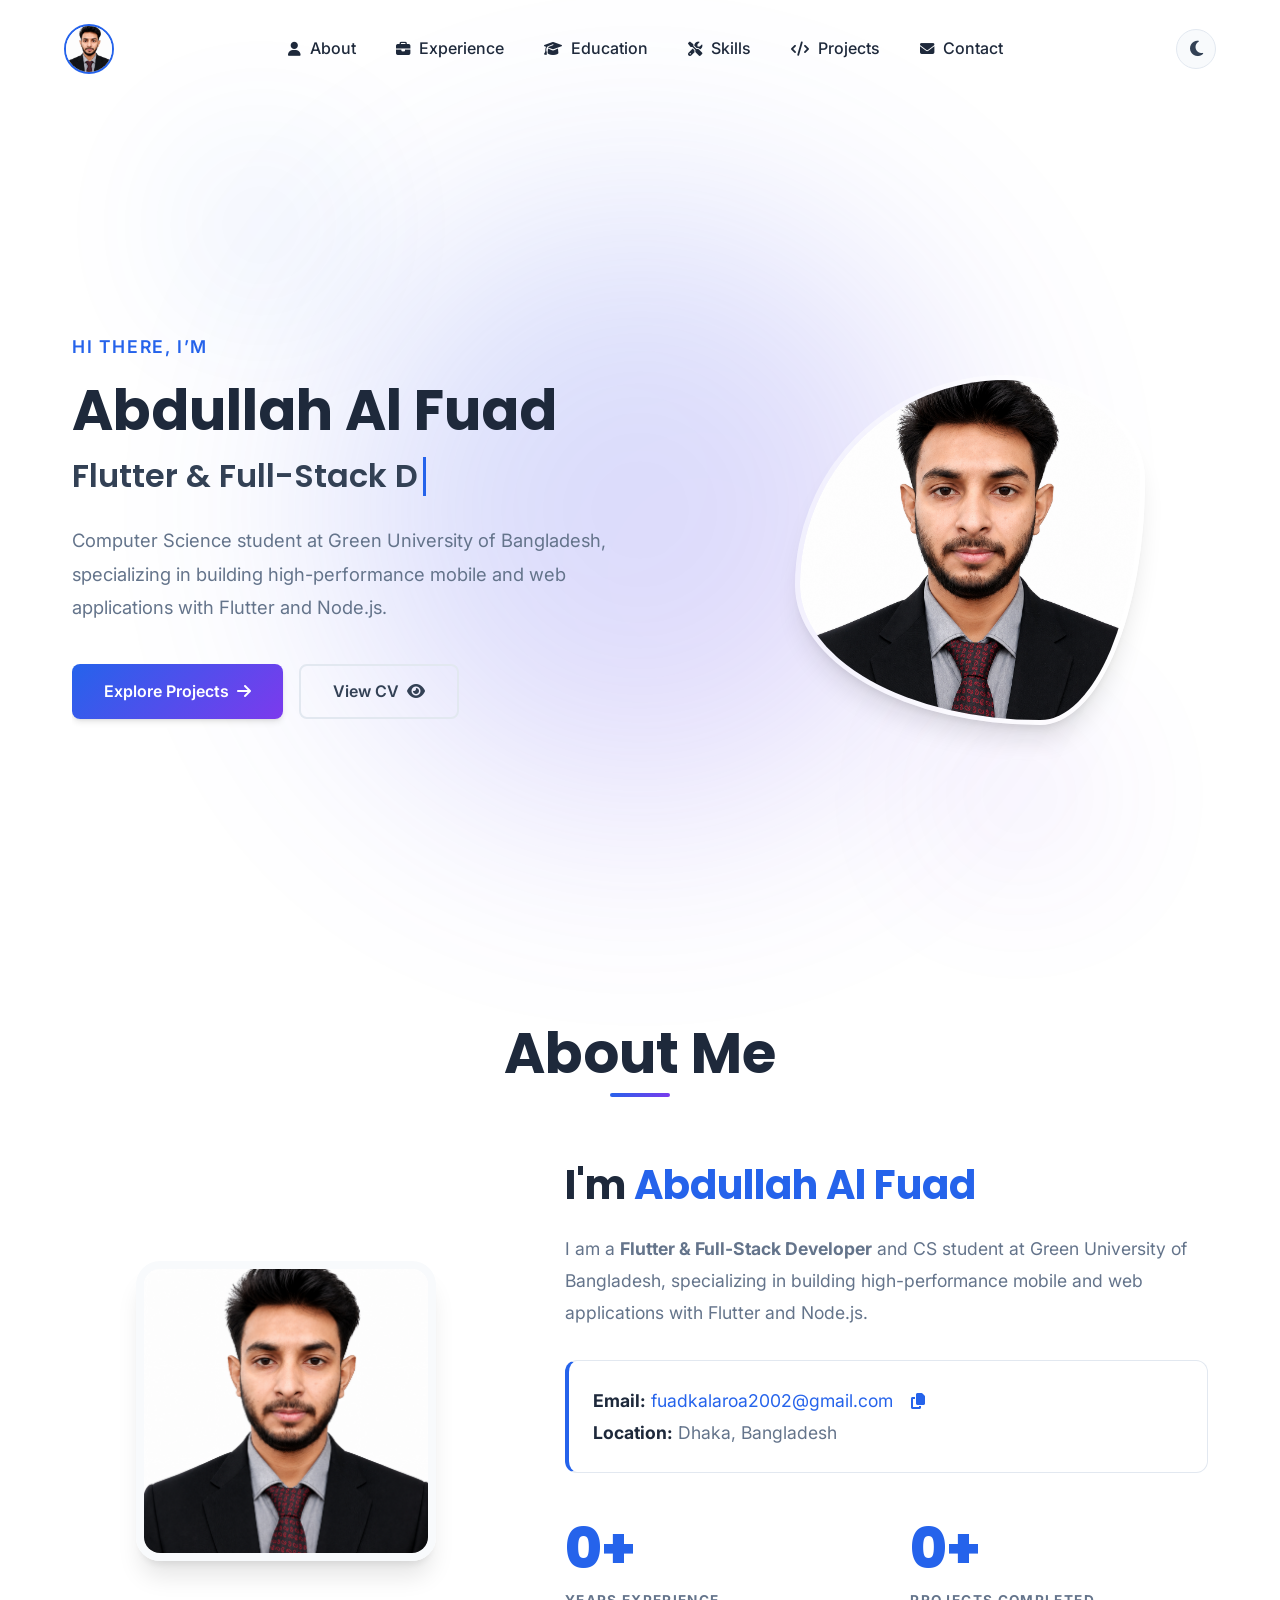
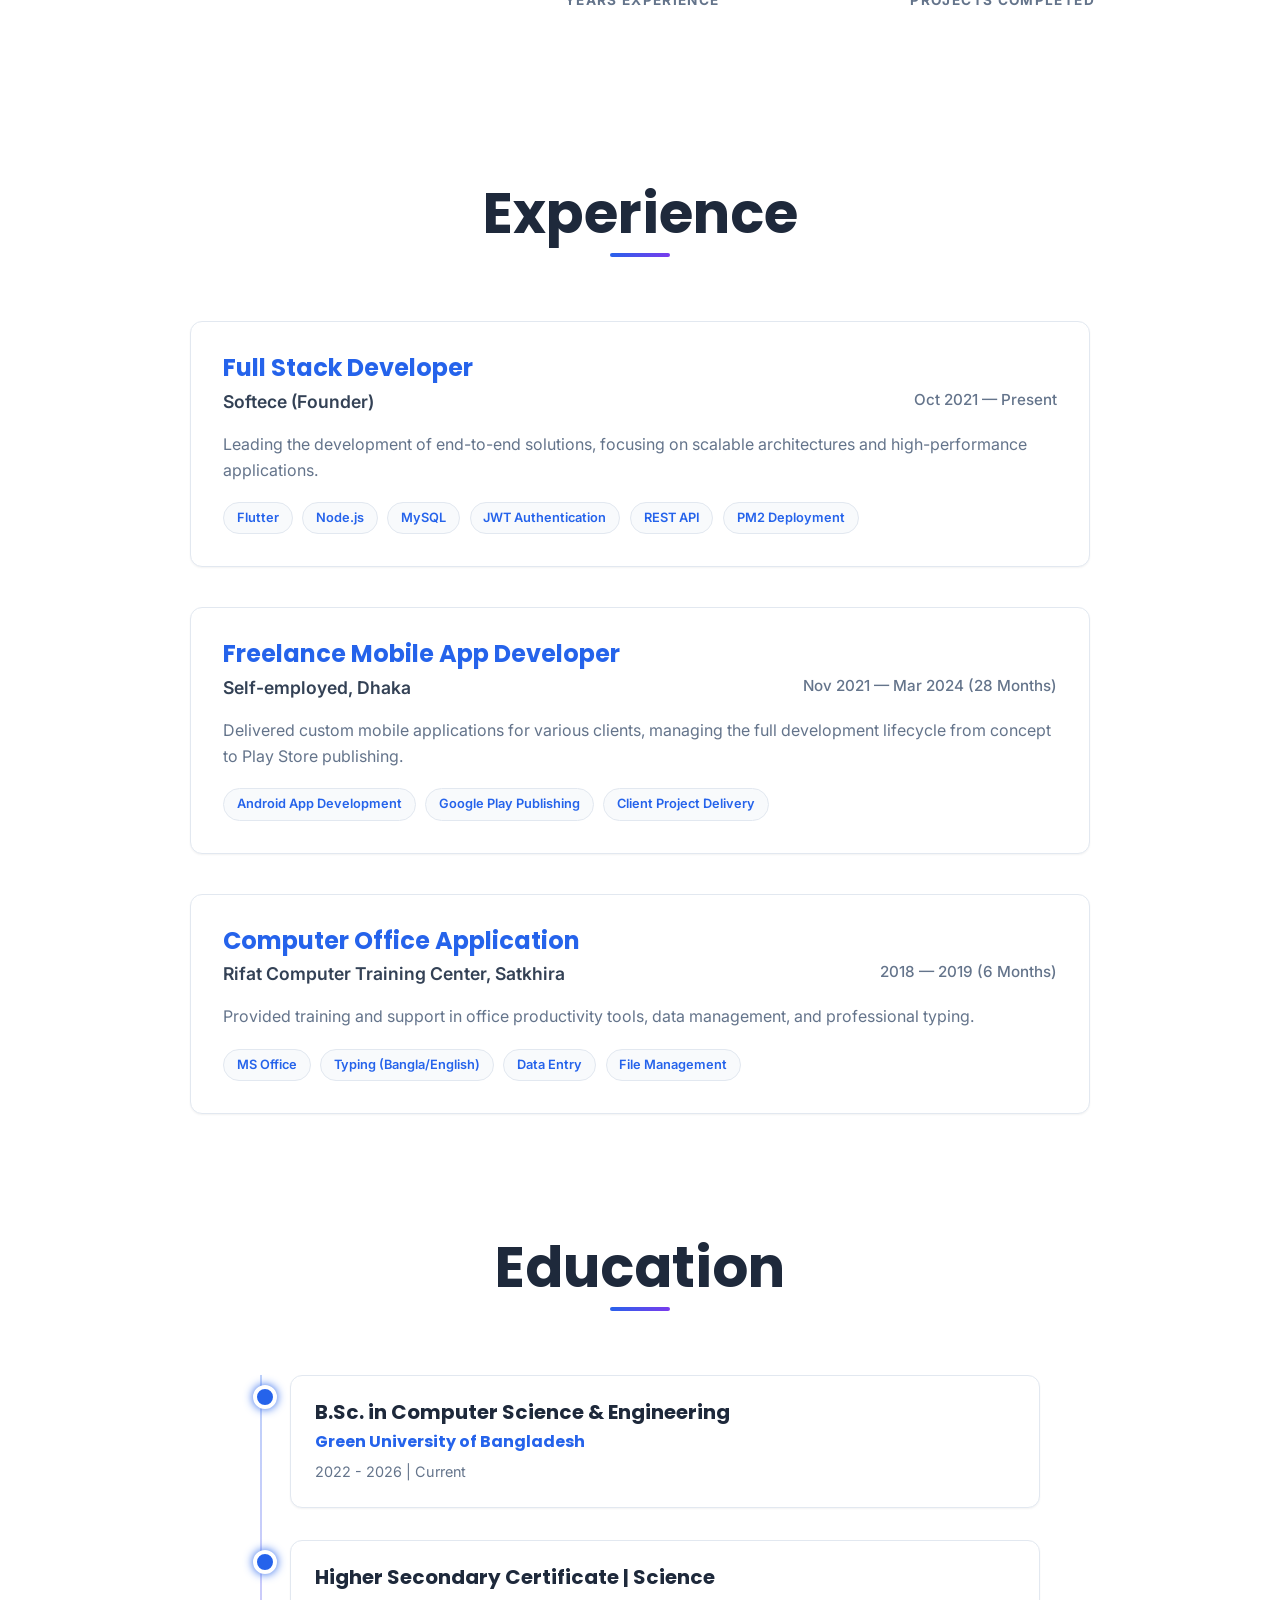
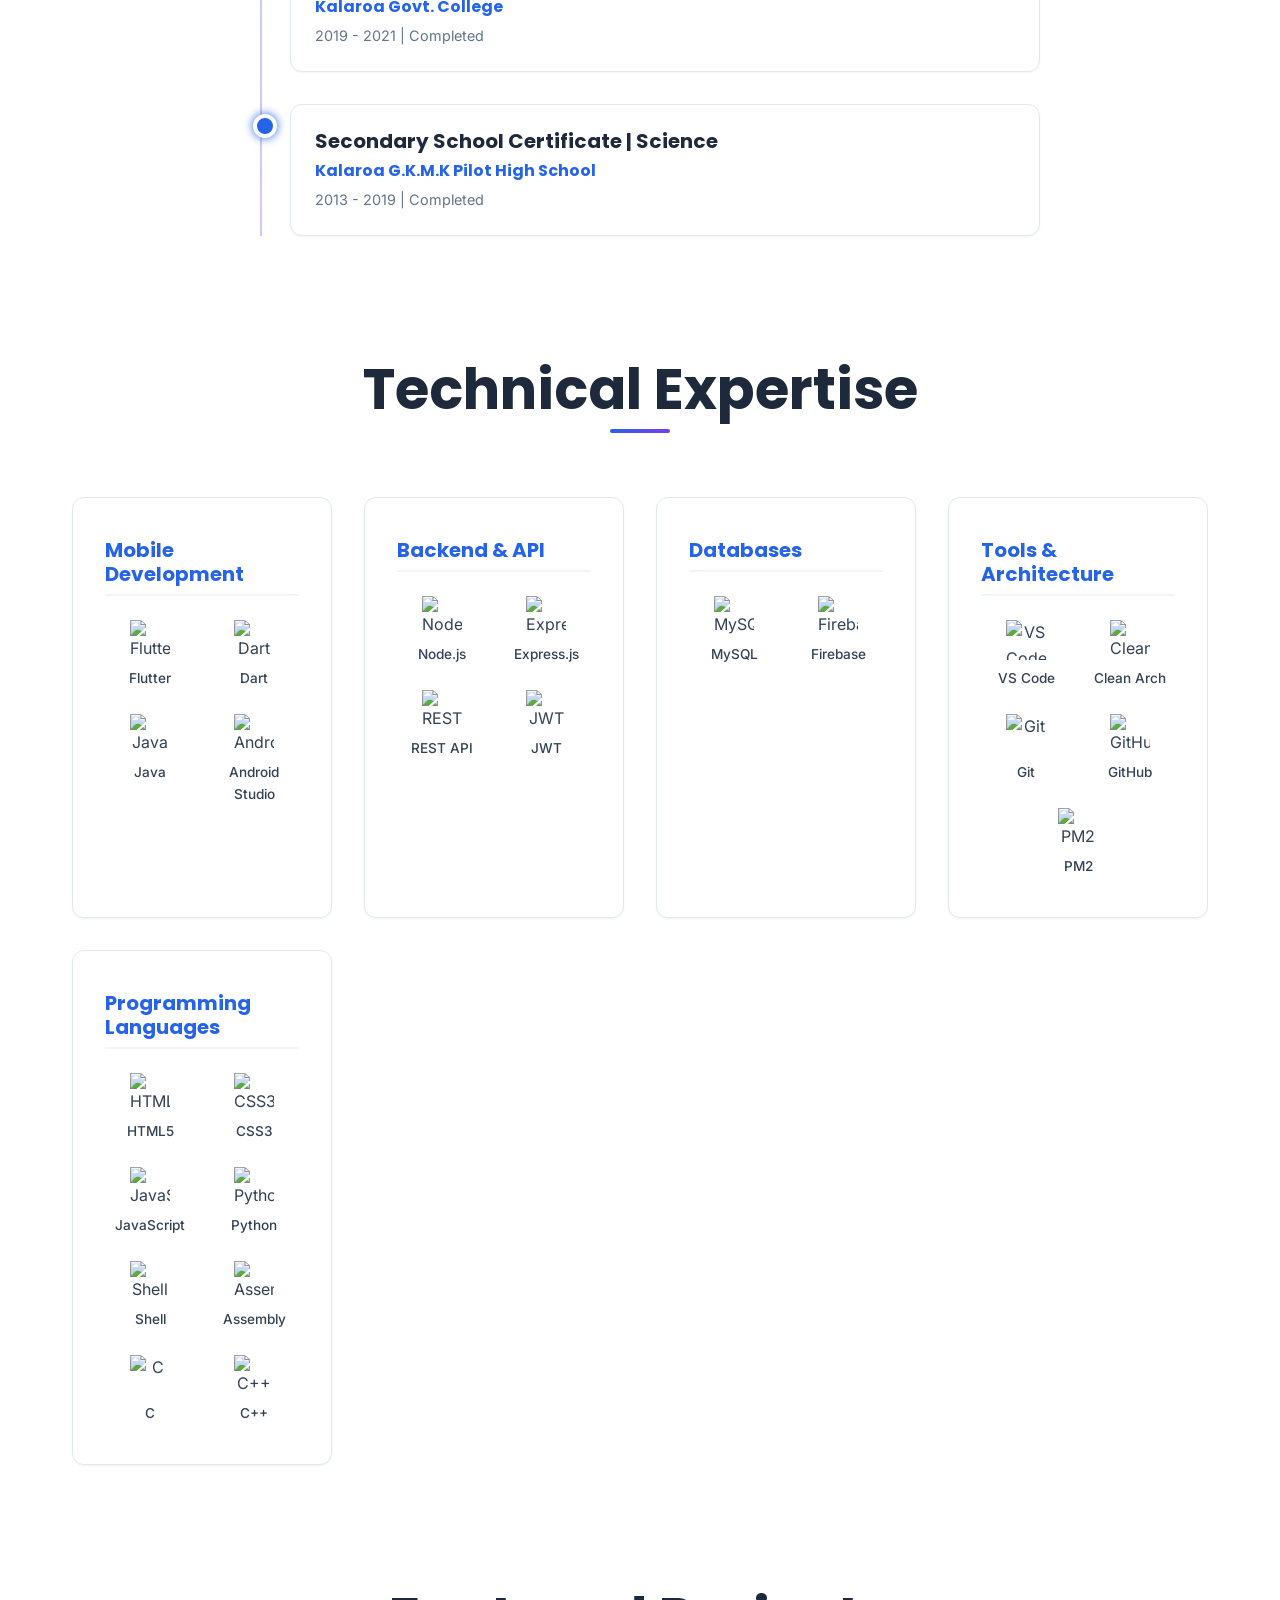
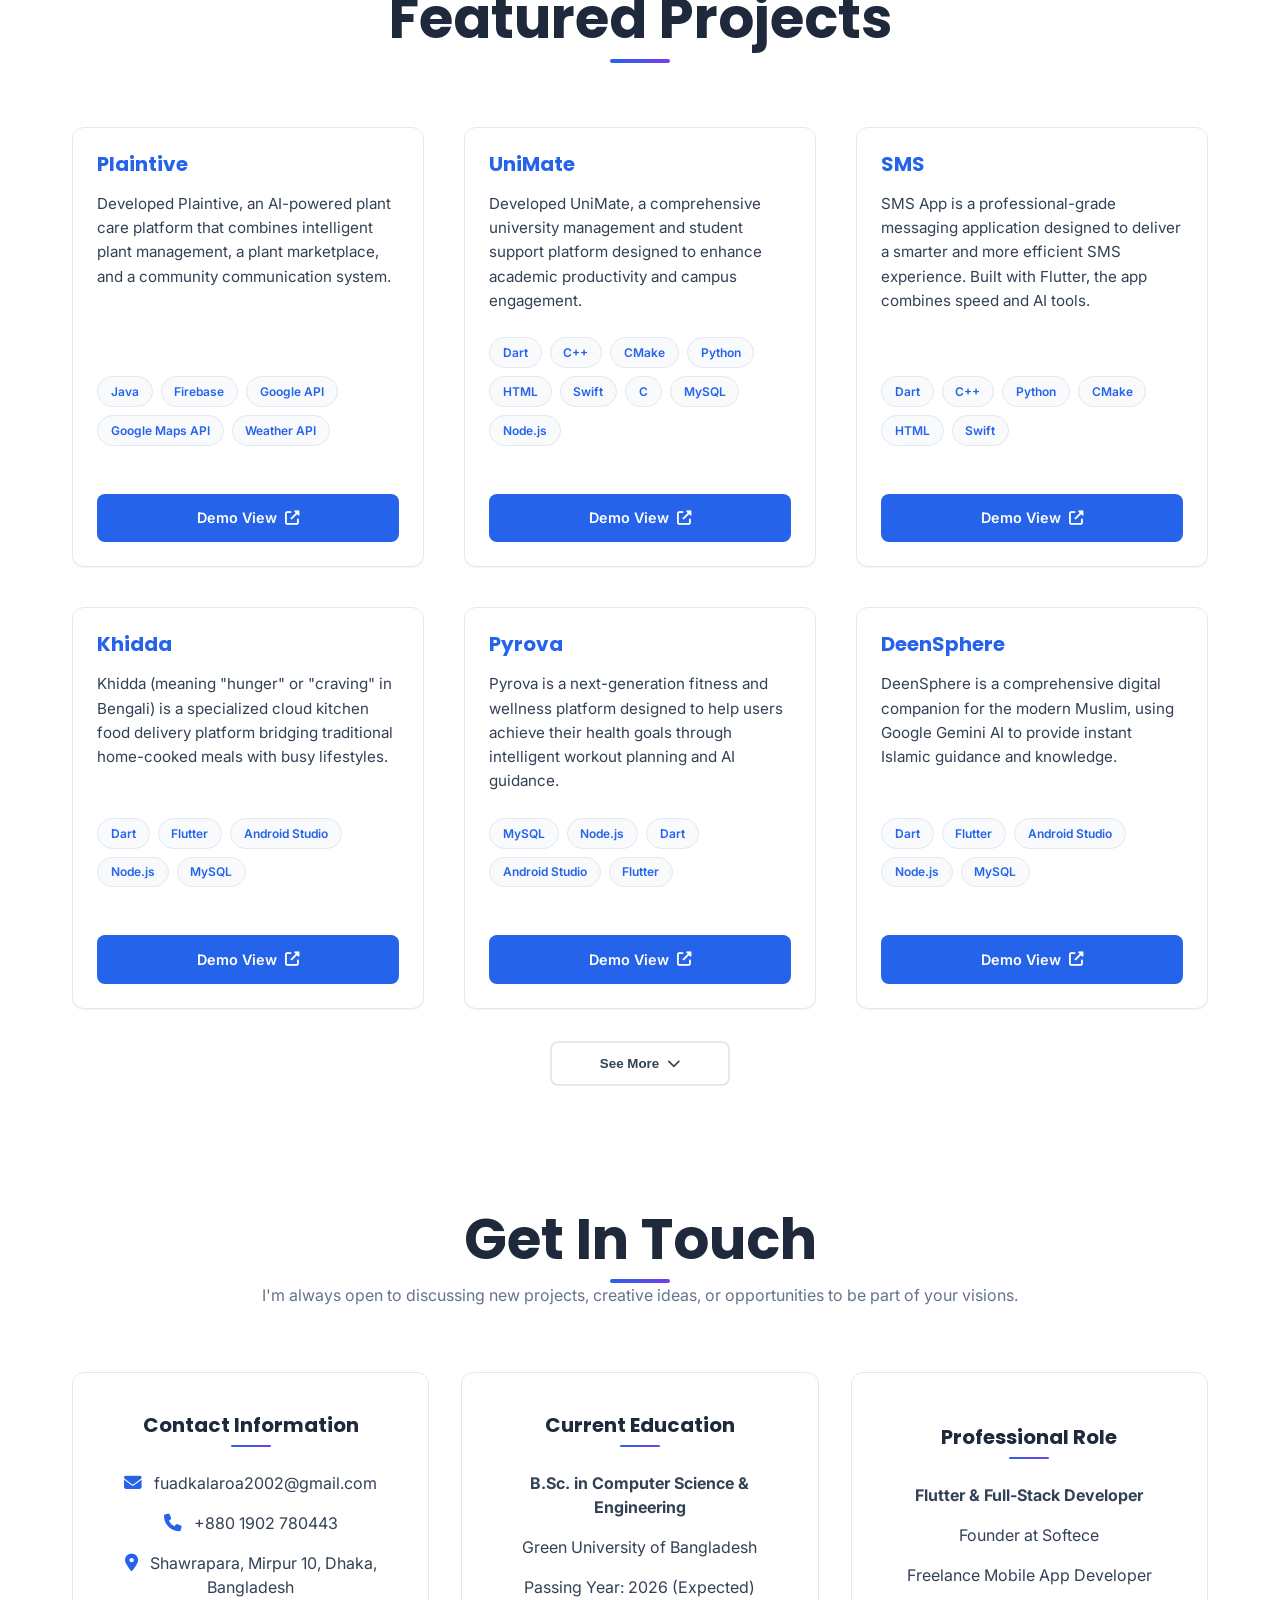
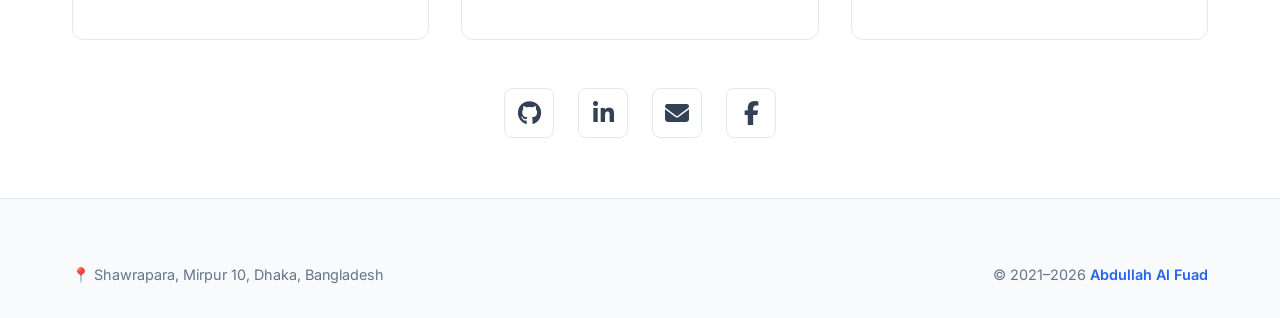
==== commit 79ff75b8: "." ====
--- a/index.html
+++ b/index.html
@@ -7,14 +7,14 @@
     <meta name="description"
         content="Abdullah Al Fuad's personal portfolio showcasing skills in Flutter, Full-Stack development, and Node.js.">
     <meta property="og:title" content="Fuad Portfolio" />
-    <meta property="og:image" content="assets/image/Fuad/photo_2026-06-16_08-47-01.jpg" />
+    <meta property="og:image" content="assets/image/Fuad/Fuad.png" />
     <meta property="og:url" content="https://github.com/Fuad2e3/Portfolio" />
     <meta name="keywords"
         content="Abdullah Al Fuad, Fuad2e3, fuad2e3, Fuad, Flutter Developer, Full-Stack Developer, Node.js, Express.js, MySQL, Firebase, REST API, Green University of Bangladesh, Mobile Development, Dhaka developer, Bangladesh programmer">
 
 
     <title>Fuad - Portfolio</title>
-    <link rel="icon" type="image/x-icon" href="assets/image/Fuad/photo_2026-06-16_08-47-01.jpg">
+    <link rel="icon" type="image/x-icon" href="assets/image/Fuad/Fuad.png">
 
     <link rel="stylesheet" href="style/colorScheme.css">
     <link rel="stylesheet" href="style/style.css">
@@ -43,7 +43,7 @@
     <div id="loader" class="loader-wrapper">
         <div class="loader-content">
             <div class="loader-img-container">
-                <img src="assets/image/Fuad/photo_2026-06-16_08-47-01.jpg" alt="Fuad Loader">
+                <img src="assets/image/Fuad/Fuad.png" alt="Fuad Loader">
             </div>
             <div class="loader-bar">
                 <div class="loader-progress"></div>
@@ -58,7 +58,7 @@
 
         <nav class="navbar">
             <a href="#about" class="logo">
-                <img id="theme-logo" src="assets/image/Fuad/photo_2026-06-16_08-47-01.jpg" alt="Logo">
+                <img id="theme-logo" src="assets/image/Fuad/Fuad.png" alt="Logo">
             </a>
 
             <ul class="menu-list">
@@ -105,7 +105,7 @@
 
                         <div class="image-section" data-aos="fade-left">
                             <div class="pic-div">
-                                <img src="assets/image/Fuad/photo_2026-06-15_12-50-27.jpg" alt="Fuad">
+                                <img src="assets/image/Fuad/Fuad.png" alt="Fuad">
                             </div>
                         </div>
                     </div>
@@ -117,7 +117,7 @@
                 <div class="about-content">
                     <div class="about-picture" data-aos="fade-right">
                         <div class="about-picture-circle">
-                            <img src="assets/image/Fuad/photo_2026-06-16_08-47-01.jpg" alt="Abdullah Al Fuad" />
+                            <img src="assets/image/Fuad/Fuad.png" alt="Abdullah Al Fuad" />
                         </div>
                     </div>
                     <div class="about-intro" data-aos="fade-left">
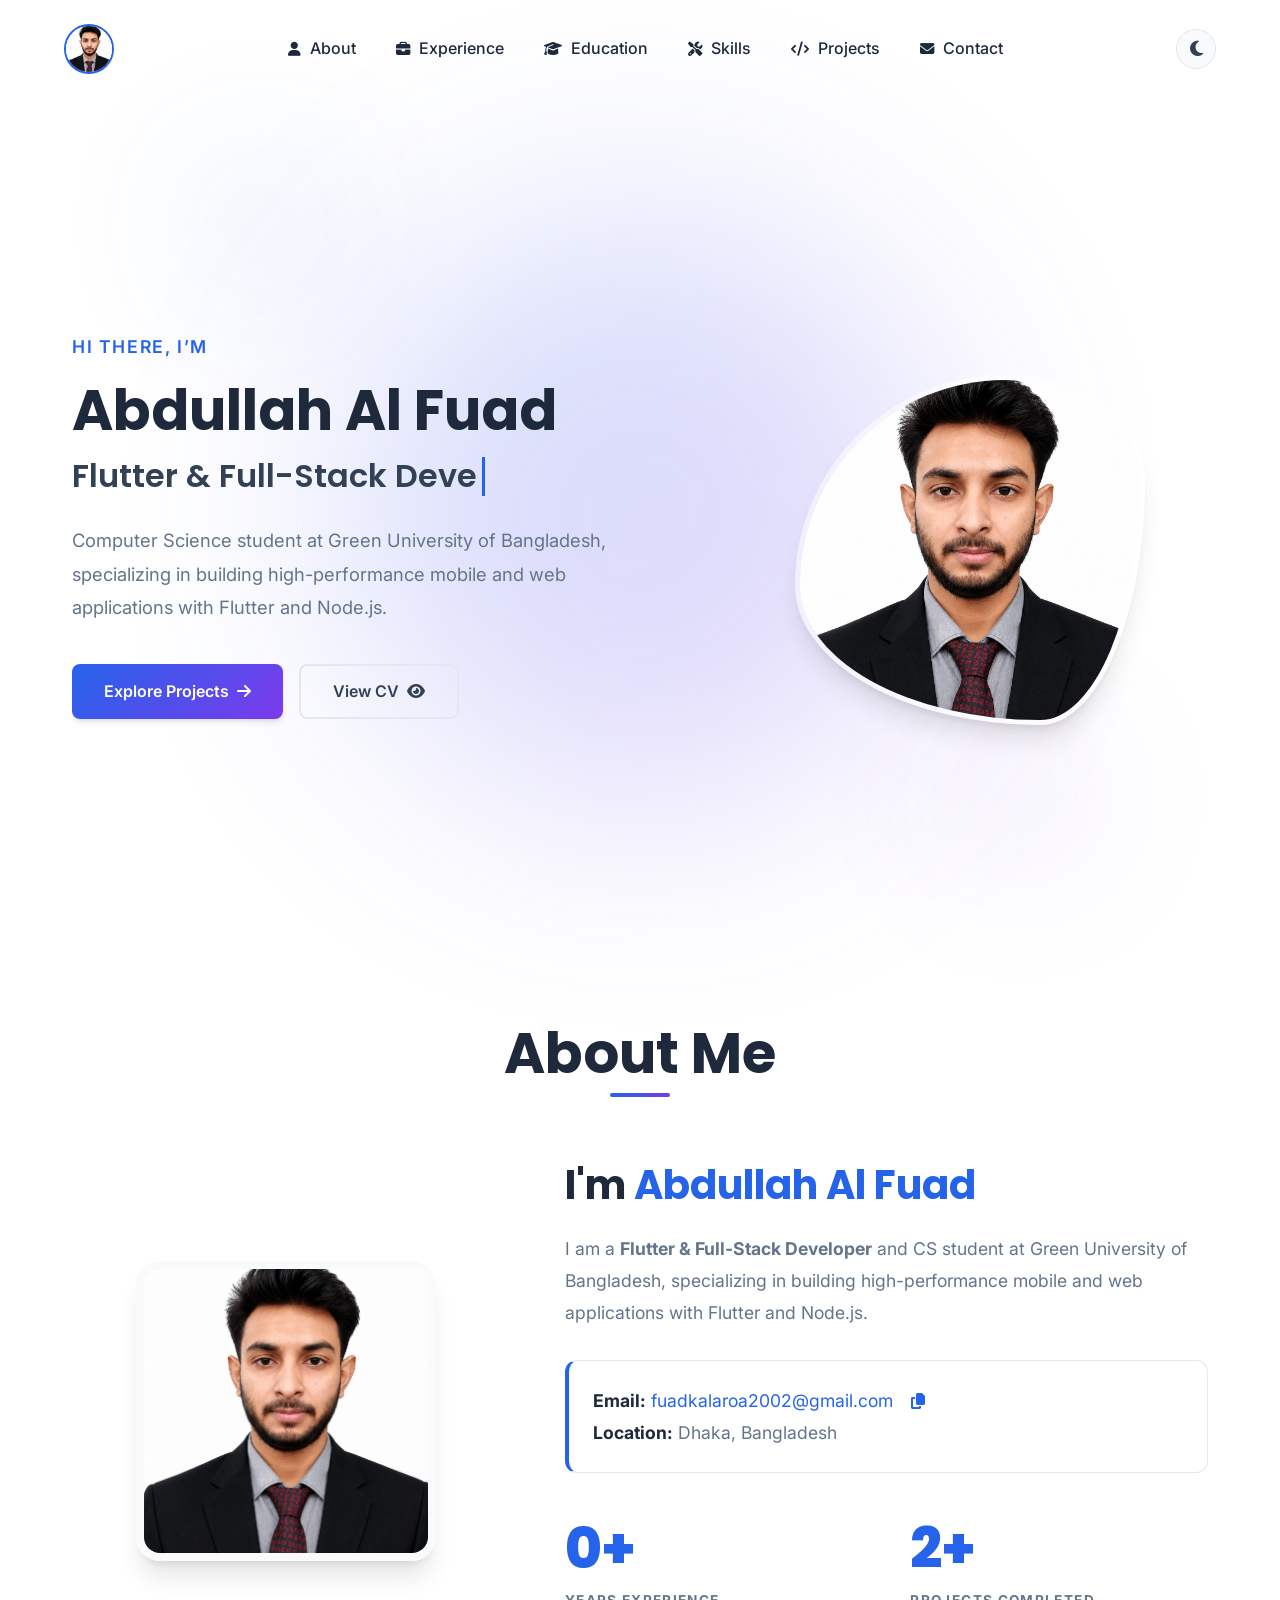
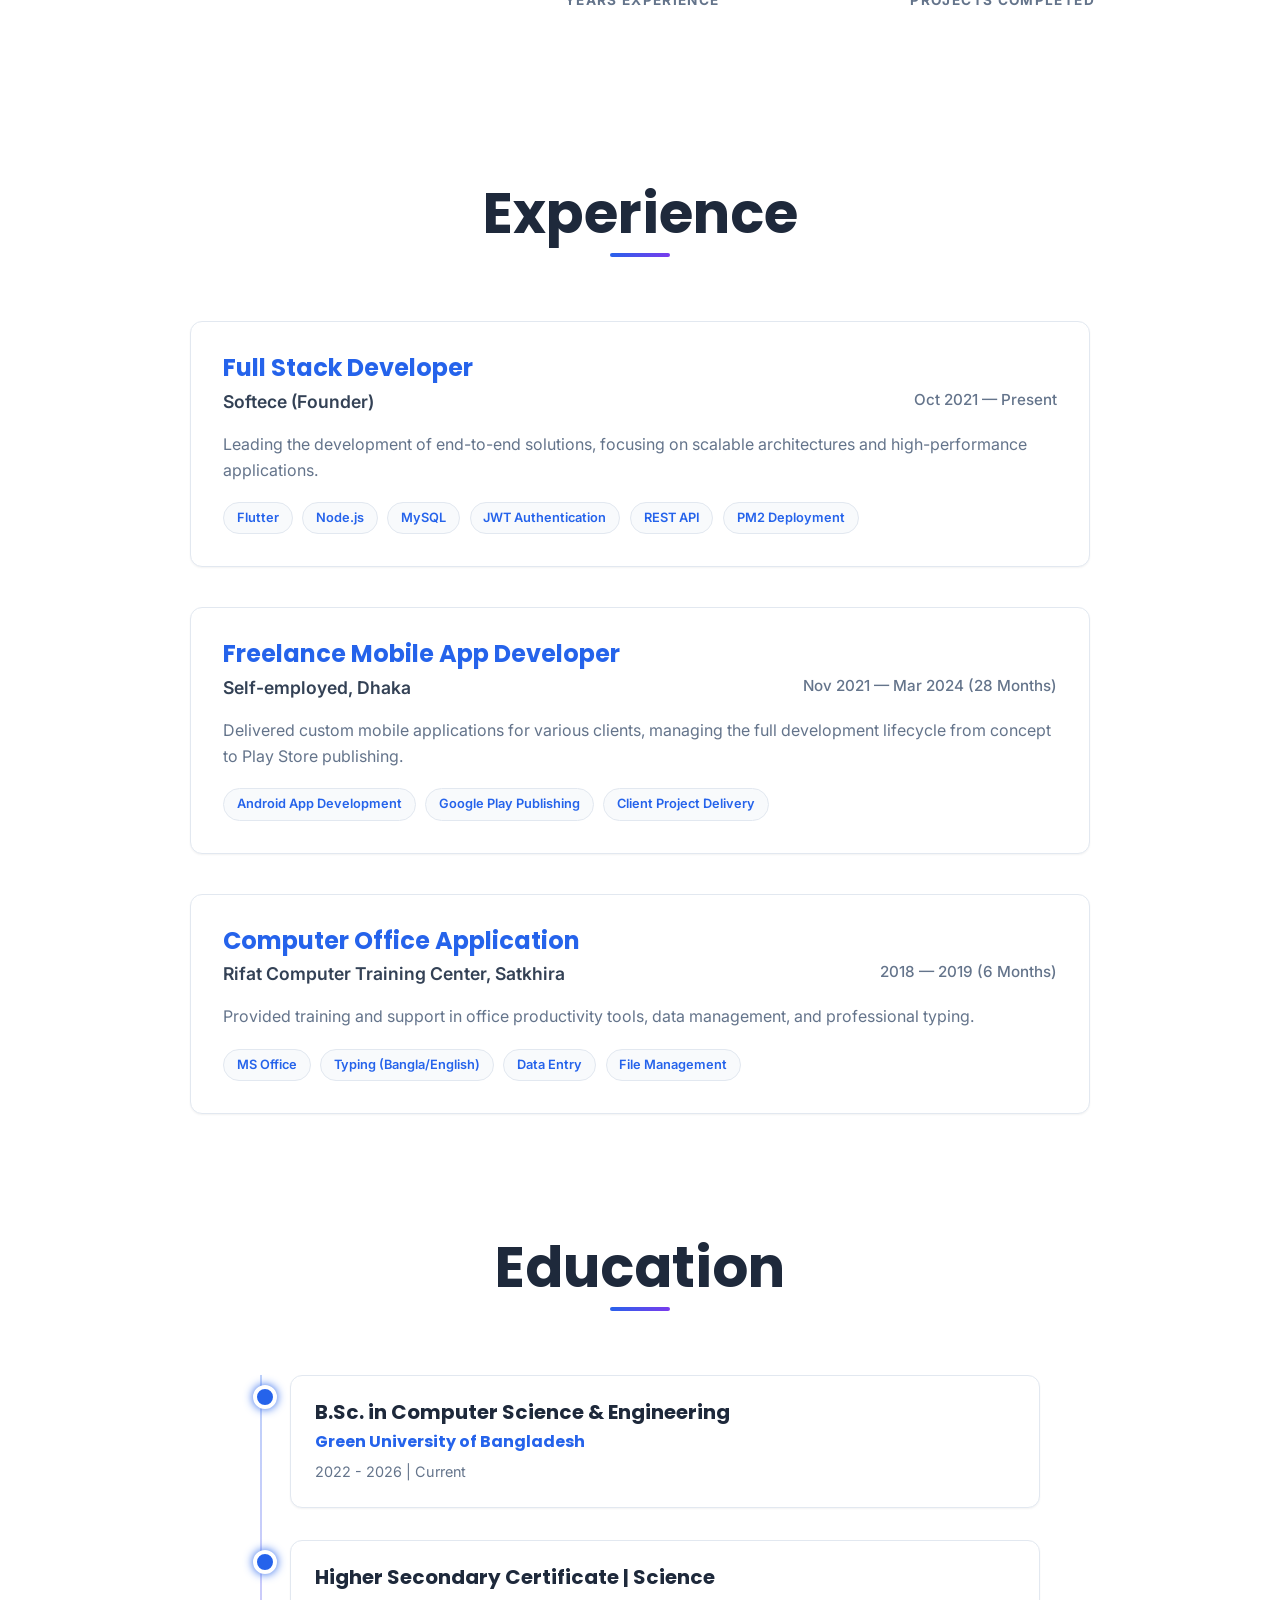
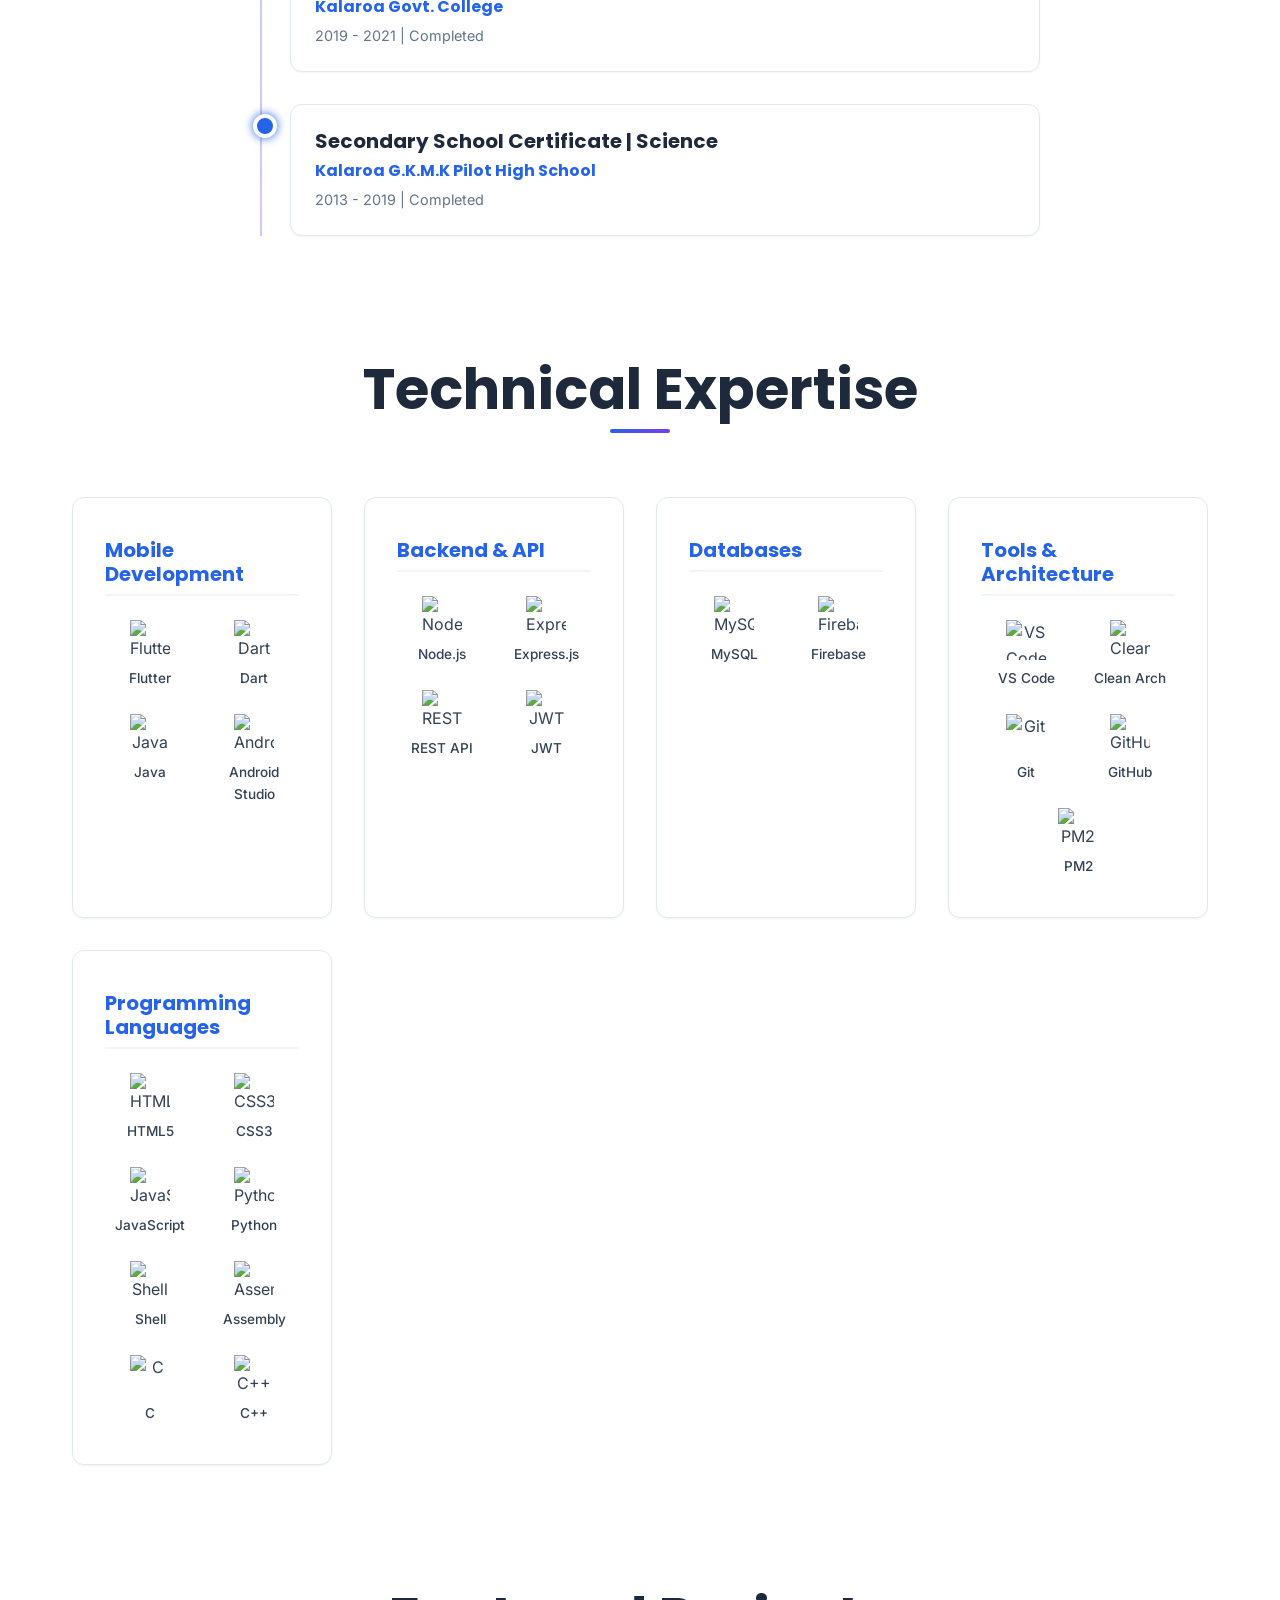
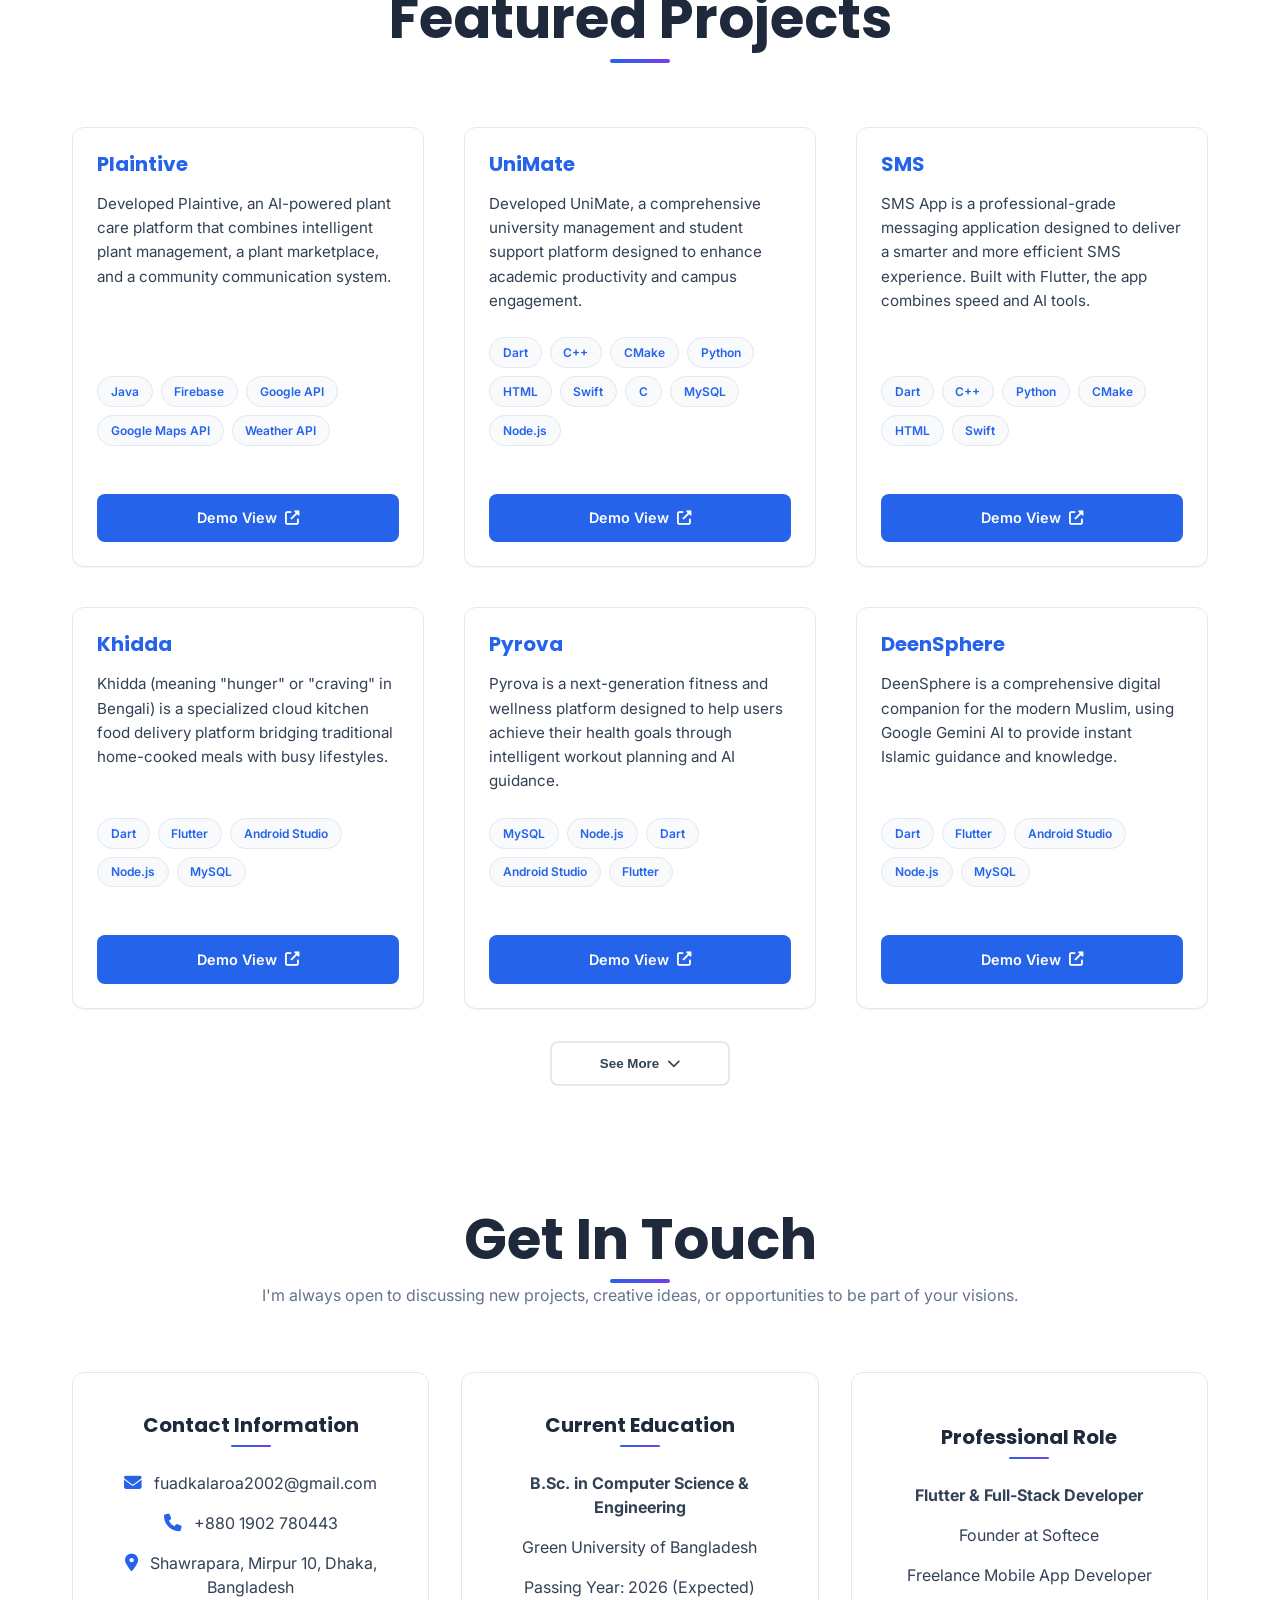
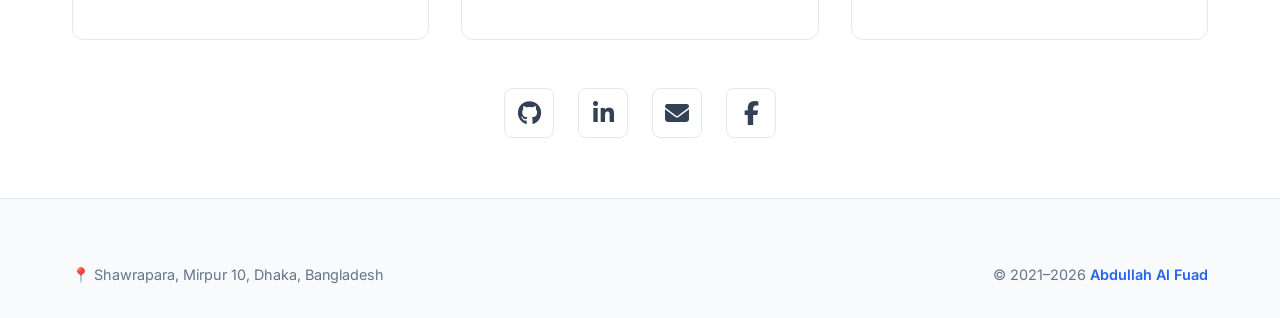
==== commit 5a547ac5: "Add newly added GitHub projects to Featured Projects section" ====
--- a/index.html
+++ b/index.html
@@ -779,6 +779,88 @@
                         </div>
                     </div>
 
+                    <!-- ================= PROJECT 25 ================= -->
+                    <div class="project-item" data-aos="fade-up">
+                        <div class="project-details">
+                            <h3>Away Scholars</h3>
+                            <p>Developed Away Scholars, an advanced academic and documentation management platform designed for student processing, application lifecycle tracking, and financial auditing.</p>
+                            <div class="project-tech">
+                                <span>Flutter</span>
+                                <span>Dart</span>
+                                <span>SQLite</span>
+                                <span>Material 3</span>
+                            </div>
+                        </div>
+                        <div class="project-footer">
+                            <a href="https://github.com/Fuad2e3/Away-Scholars-Demo" target="_blank" class="btn-demo">Demo View <i class="fas fa-external-link-alt"></i></a>
+                        </div>
+                    </div>
+
+                    <!-- ================= PROJECT 26 ================= -->
+                    <div class="project-item" data-aos="fade-up">
+                        <div class="project-details">
+                            <h3>Mobile Gallery</h3>
+                            <p>Developed Mobile Gallery, a responsive e-commerce web platform for smartphones and gadgets featuring product browsing, search & filtering, shopping cart, and an admin dashboard.</p>
+                            <div class="project-tech">
+                                <span>JavaScript</span>
+                                <span>HTML</span>
+                                <span>CSS</span>
+                                <span>Python</span>
+                            </div>
+                        </div>
+                        <div class="project-footer">
+                            <a href="https://github.com/Fuad2e3/Mobile-Gallery" target="_blank" class="btn-demo">Demo View <i class="fas fa-external-link-alt"></i></a>
+                        </div>
+                    </div>
+
+                    <!-- ================= PROJECT 27 ================= -->
+                    <div class="project-item" data-aos="fade-up">
+                        <div class="project-details">
+                            <h3>Website Data Miner</h3>
+                            <p>Developed Website Data Miner, a high-performance automation tool for mining website data at scale with customizable parameters, bulk CSV/TXT processing, and real-time tracking.</p>
+                            <div class="project-tech">
+                                <span>Flutter</span>
+                                <span>Dart</span>
+                                <span>Automation</span>
+                            </div>
+                        </div>
+                        <div class="project-footer">
+                            <a href="https://github.com/Fuad2e3/Data-Miner-Demo" target="_blank" class="btn-demo">Demo View <i class="fas fa-external-link-alt"></i></a>
+                        </div>
+                    </div>
+
+                    <!-- ================= PROJECT 28 ================= -->
+                    <div class="project-item" data-aos="fade-up">
+                        <div class="project-details">
+                            <h3>Data Mining & Analysis</h3>
+                            <p>Dedicated data science repository focused on statistical data exploration, distribution analysis, outlier detection with boxplots, and comprehensive Z-Score normalization.</p>
+                            <div class="project-tech">
+                                <span>Jupyter Notebook</span>
+                                <span>Python</span>
+                            </div>
+                        </div>
+                        <div class="project-footer">
+                            <a href="https://github.com/Fuad2e3/Data-Mining" target="_blank" class="btn-demo">Demo View <i class="fas fa-external-link-alt"></i></a>
+                        </div>
+                    </div>
+
+                    <!-- ================= PROJECT 29 ================= -->
+                    <div class="project-item" data-aos="fade-up">
+                        <div class="project-details">
+                            <h3>Automation Workflows</h3>
+                            <p>Engineered automated end-to-end business workflows including lead generation, Google Sheets auto-updating, company data enrichment, and email pipeline synchronization.</p>
+                            <div class="project-tech">
+                                <span>Automation</span>
+                                <span>n8n</span>
+                                <span>JSON</span>
+                                <span>REST API</span>
+                            </div>
+                        </div>
+                        <div class="project-footer">
+                            <a href="https://github.com/Fuad2e3/Automation" target="_blank" class="btn-demo">Demo View <i class="fas fa-external-link-alt"></i></a>
+                        </div>
+                    </div>
+
                 </div>
 
                 <div class="projects-toggle-container" data-aos="fade-up">
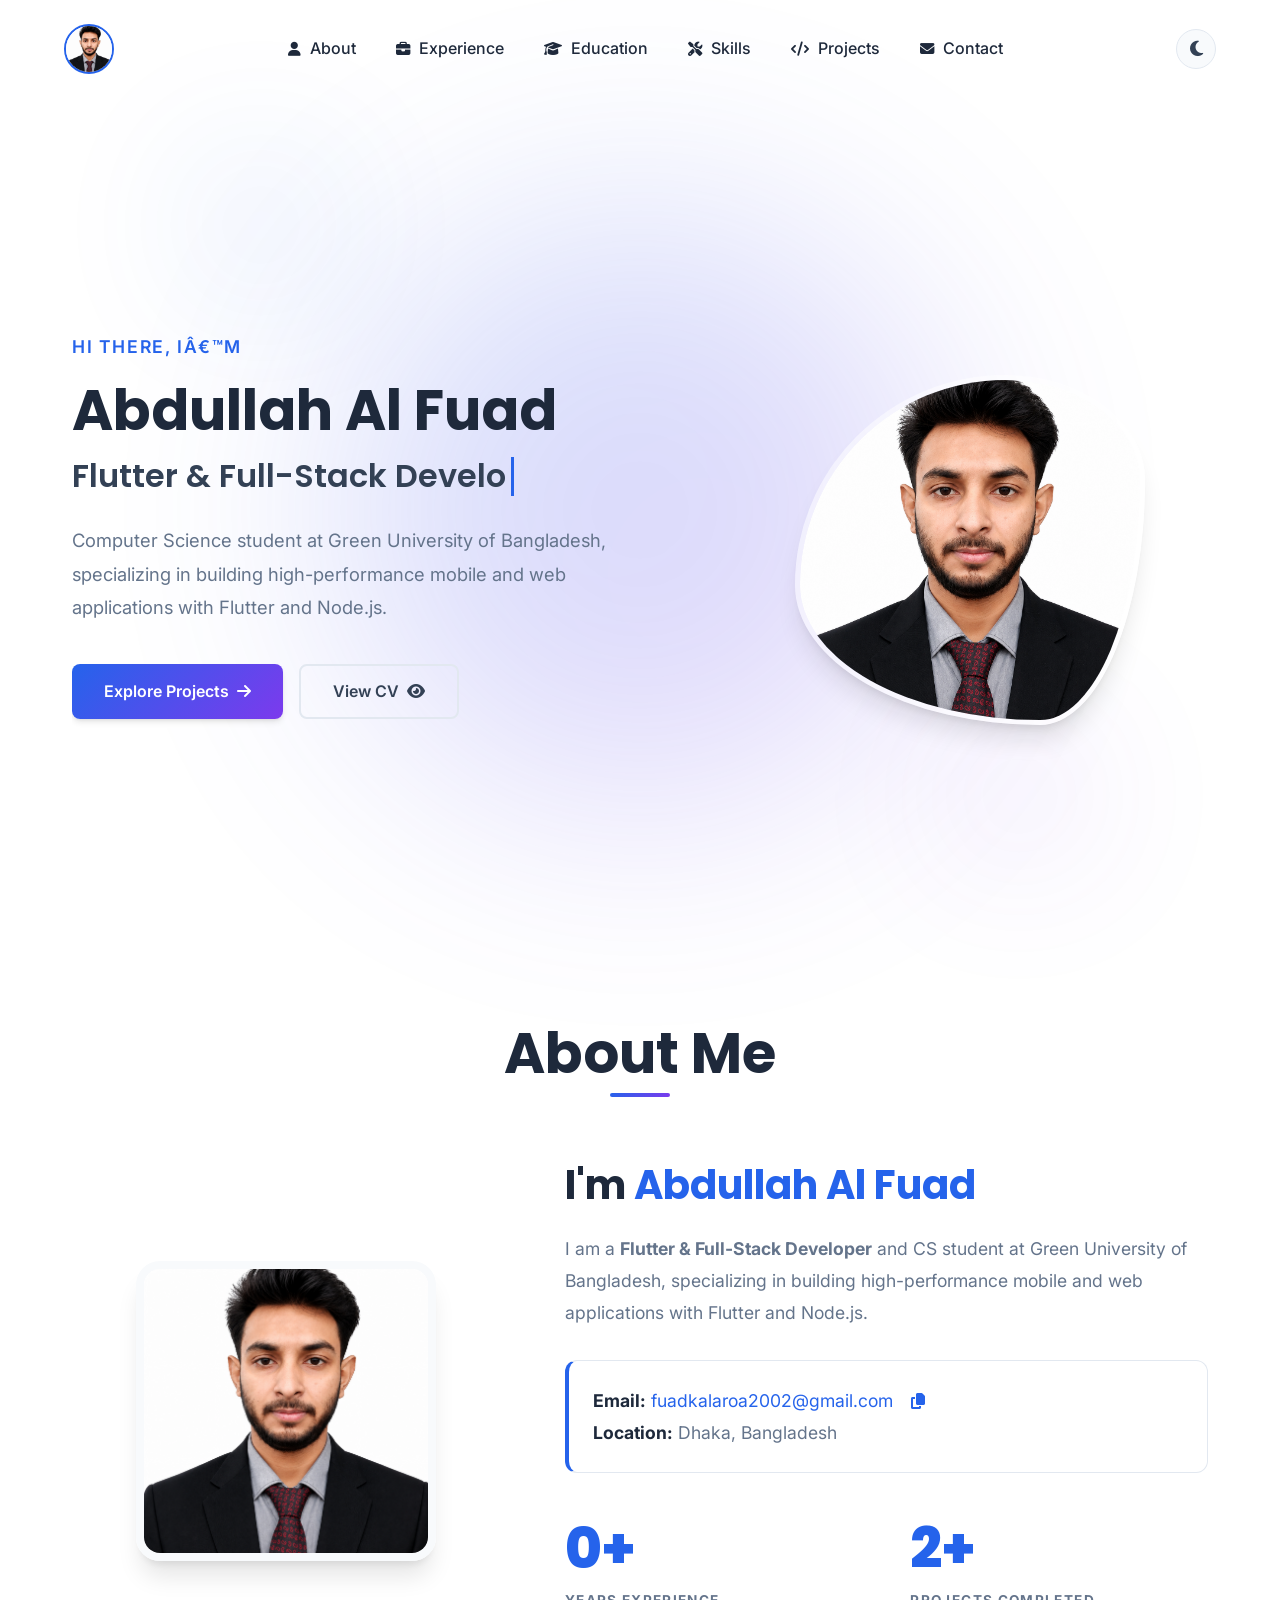
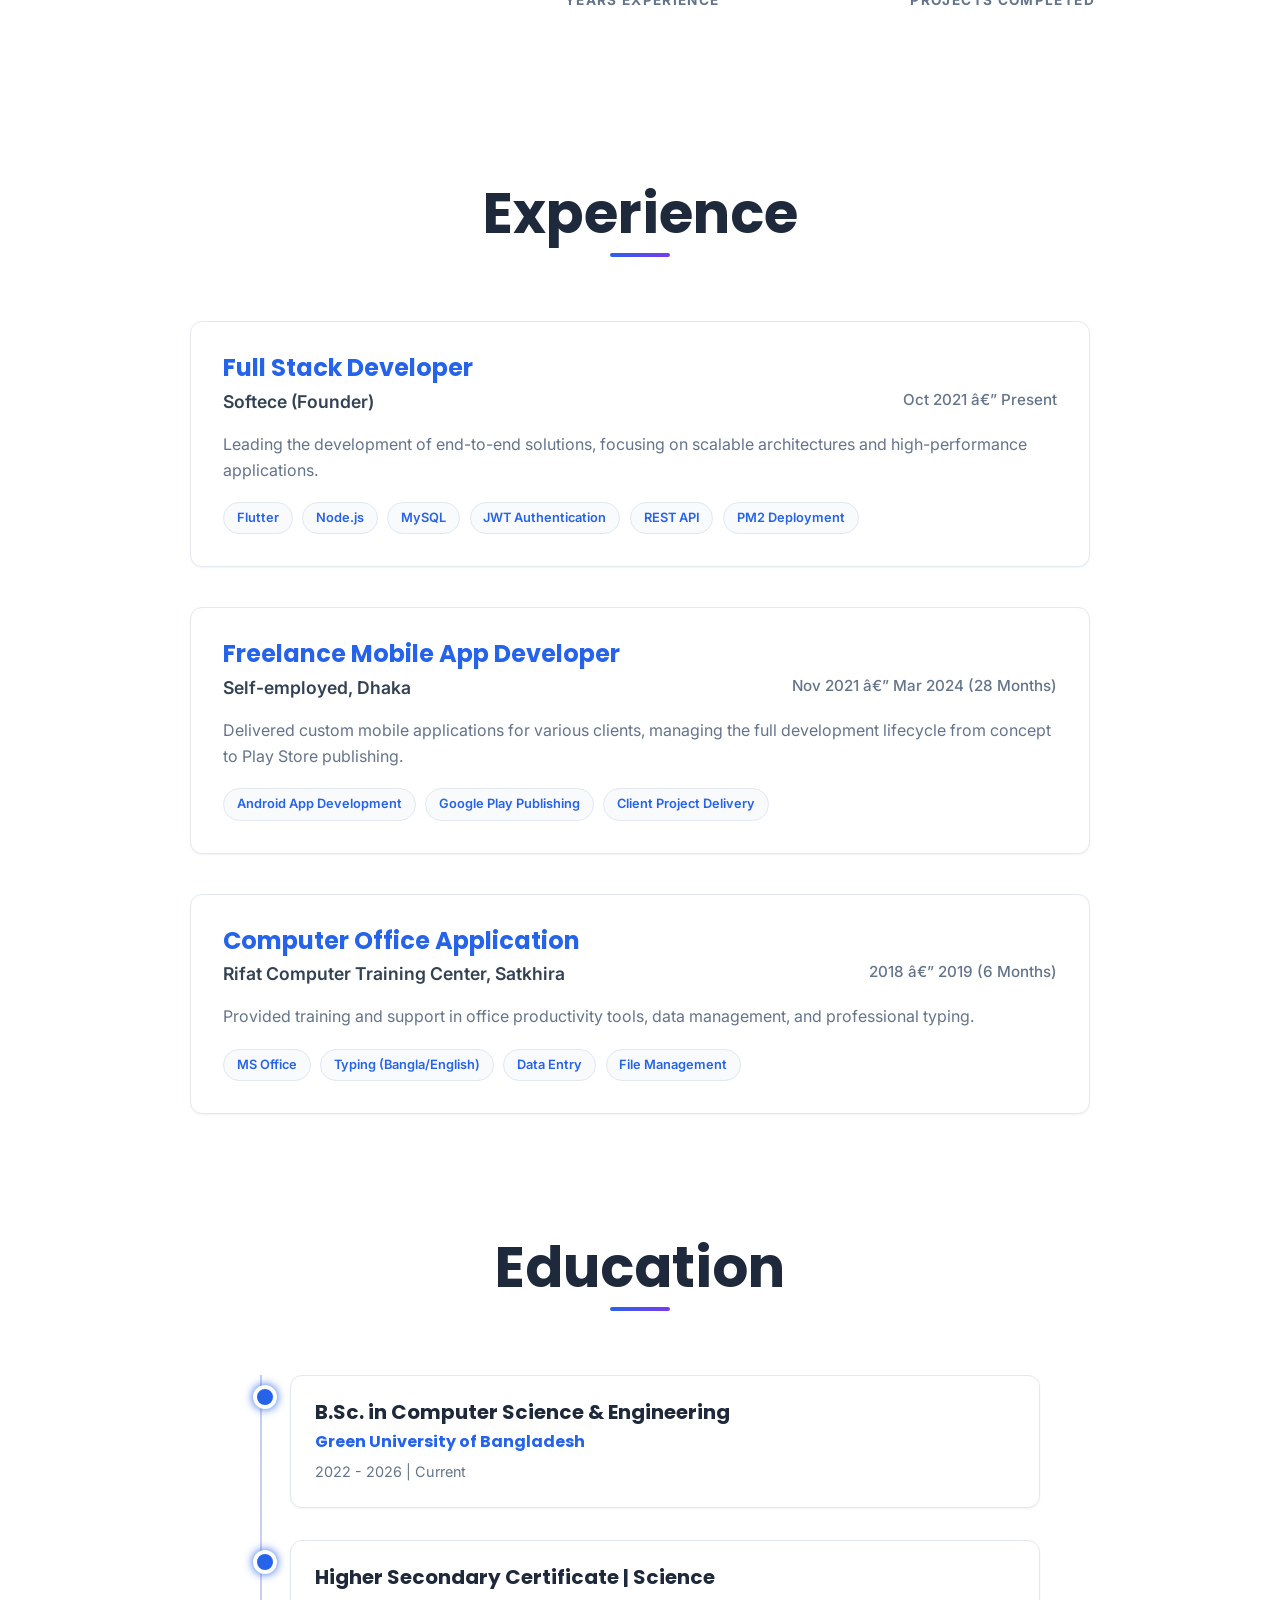
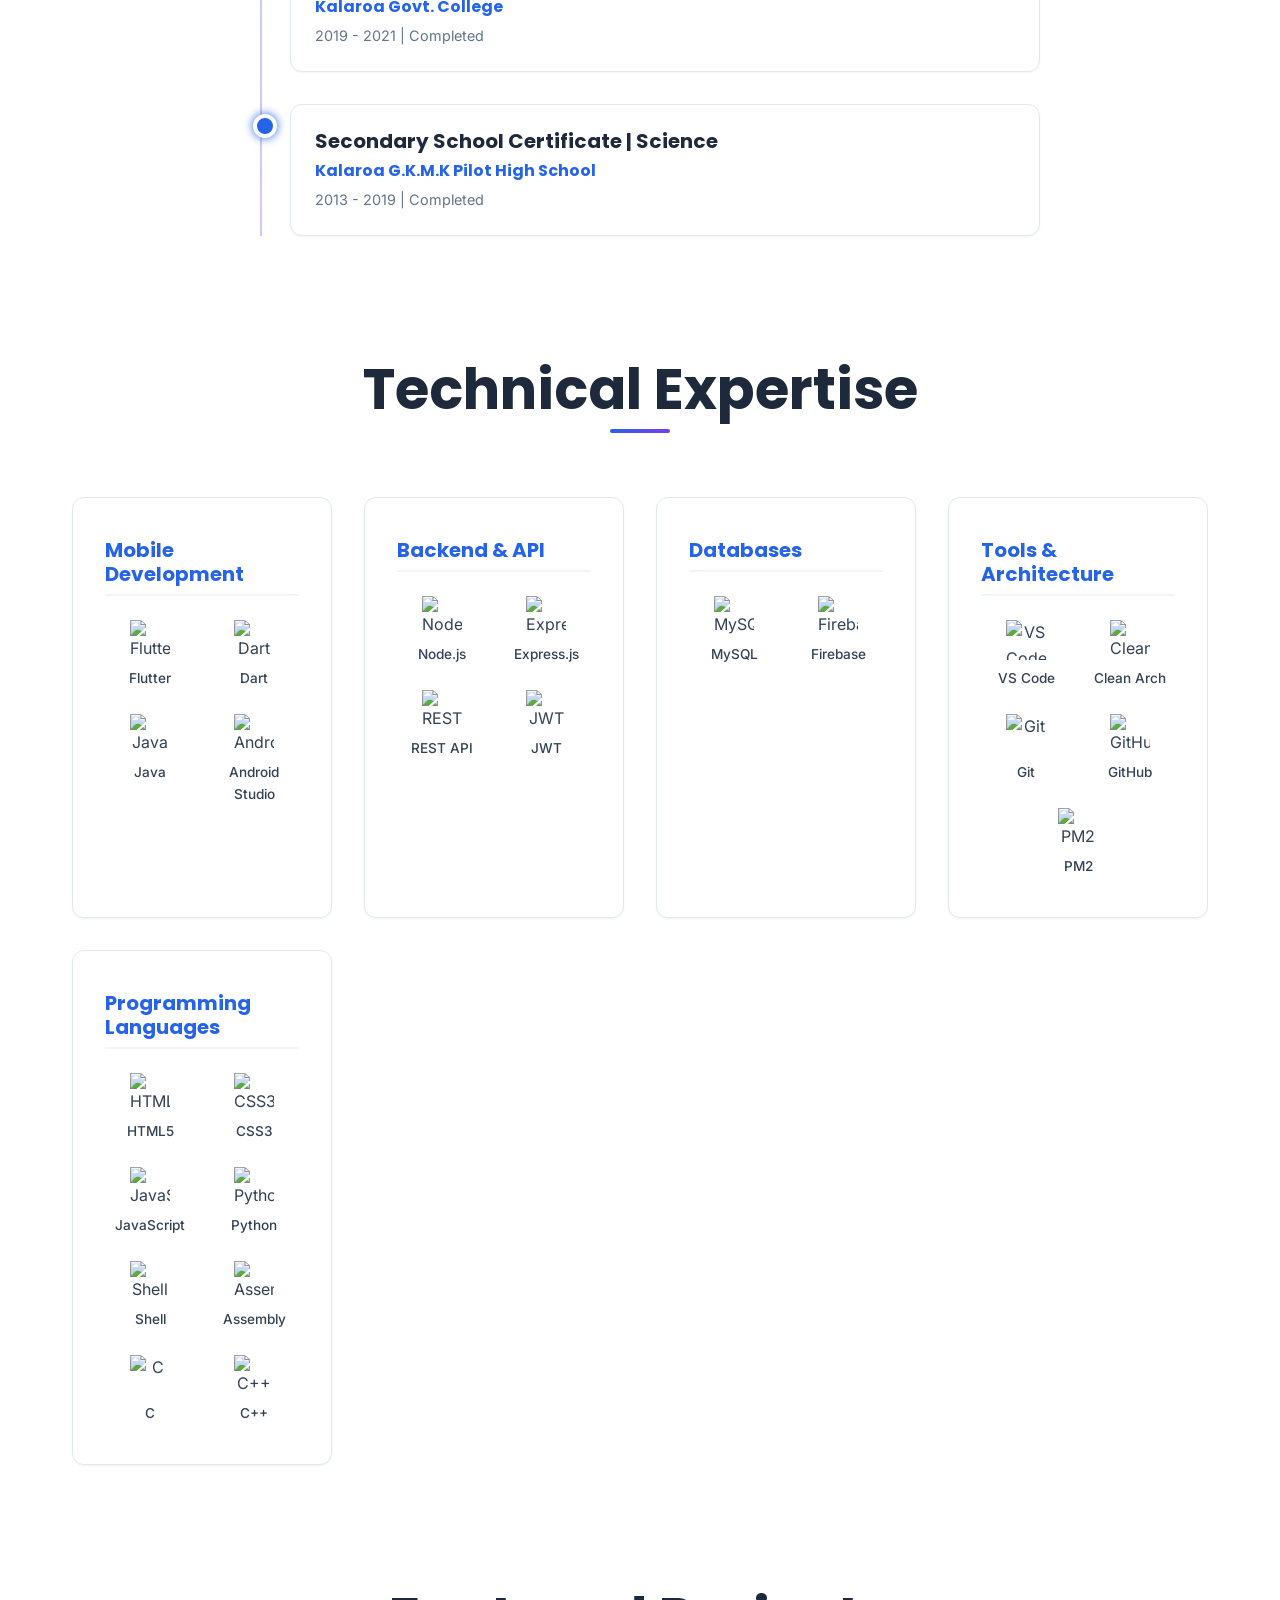
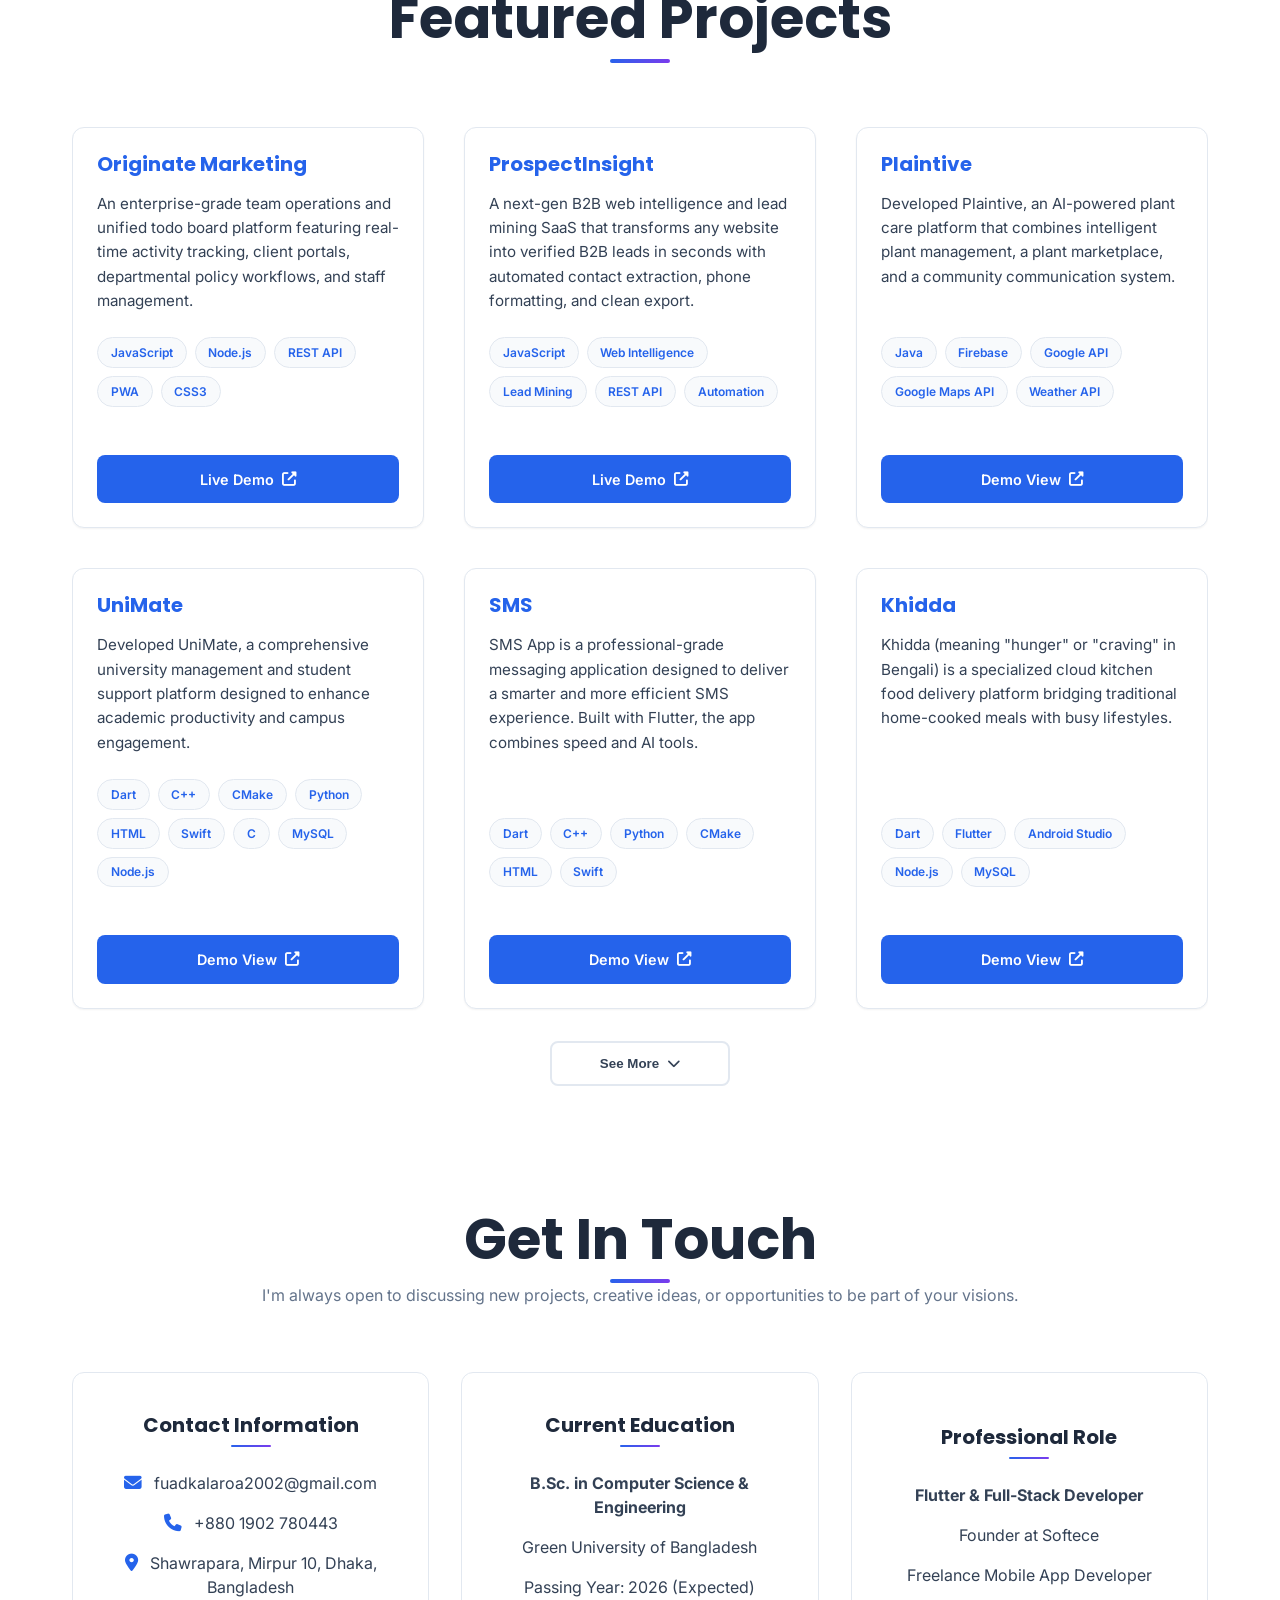
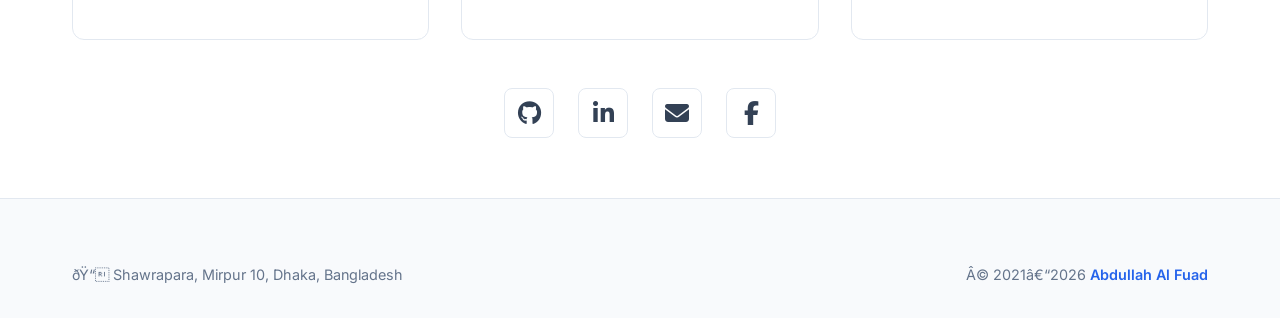
==== commit 64cc3923: "Add Originate Marketing and ProspectInsight live projects as #1 and #2" ====
--- a/index.html
+++ b/index.html
@@ -1,4 +1,4 @@
-<!DOCTYPE html>
+﻿<!DOCTYPE html>
 <html lang="en">
 
 <head>
@@ -87,7 +87,7 @@
                     <div class="home-bg-circle"></div>
                     <div class="home-content">
                         <div class="text-section" data-aos="fade-right">
-                            <p class="intro">Hi there, I’m</p>
+                            <p class="intro">Hi there, Iâ€™m</p>
                             <h1 class="name">Abdullah Al Fuad</h1>
                             <div class="role-container">
                                 <h2 class="role">Flutter & Full-Stack Developer</h2>
@@ -162,7 +162,7 @@
                             <h2>Full Stack Developer</h2>
                             <div class="exp-company">
                                 <span>Softece (Founder)</span>
-                                <span class="exp-date">Oct 2021 — Present</span>
+                                <span class="exp-date">Oct 2021 â€” Present</span>
                             </div>
                         </div>
                         <p class="exp-details">
@@ -184,7 +184,7 @@
                             <h2>Freelance Mobile App Developer</h2>
                             <div class="exp-company">
                                 <span>Self-employed, Dhaka</span>
-                                <span class="exp-date">Nov 2021 — Mar 2024 (28 Months)</span>
+                                <span class="exp-date">Nov 2021 â€” Mar 2024 (28 Months)</span>
                             </div>
                         </div>
                         <p class="exp-details">
@@ -203,7 +203,7 @@
                             <h2>Computer Office Application</h2>
                             <div class="exp-company">
                                 <span>Rifat Computer Training Center, Satkhira</span>
-                                <span class="exp-date">2018 — 2019 (6 Months)</span>
+                                <span class="exp-date">2018 â€” 2019 (6 Months)</span>
                             </div>
                         </div>
                         <p class="exp-details">
@@ -397,6 +397,43 @@
                     <!-- ================= PROJECT 1 ================= -->
                     <div class="project-item" data-aos="fade-up">
                         <div class="project-details">
+                            <h3>Originate Marketing</h3>
+                            <p>An enterprise-grade team operations and unified todo board platform featuring real-time activity tracking, client portals, departmental policy workflows, and staff management.</p>
+                            <div class="project-tech">
+                                <span>JavaScript</span>
+                                <span>Node.js</span>
+                                <span>REST API</span>
+                                <span>PWA</span>
+                                <span>CSS3</span>
+                            </div>
+                        </div>
+                        <div class="project-footer">
+                            <a href="https://originateteam.com" target="_blank" class="btn-demo">Live Demo <i class="fas fa-external-link-alt"></i></a>
+                        </div>
+                    </div>
+
+                    <!-- ================= PROJECT 2 ================= -->
+                    <div class="project-item" data-aos="fade-up">
+                        <div class="project-details">
+                            <h3>ProspectInsight</h3>
+                            <p>A next-gen B2B web intelligence and lead mining SaaS that transforms any website into verified B2B leads in seconds with automated contact extraction, phone formatting, and clean export.</p>
+                            <div class="project-tech">
+                                <span>JavaScript</span>
+                                <span>Web Intelligence</span>
+                                <span>Lead Mining</span>
+                                <span>REST API</span>
+                                <span>Automation</span>
+                            </div>
+                        </div>
+                        <div class="project-footer">
+                            <a href="https://prospectinsight.app" target="_blank" class="btn-demo">Live Demo <i class="fas fa-external-link-alt"></i></a>
+                        </div>
+                    </div>
+
+
+                    <!-- ================= PROJECT 3 ================= -->
+                    <div class="project-item" data-aos="fade-up">
+                        <div class="project-details">
                             <h3>Plaintive</h3>
                             <p>Developed Plaintive, an AI-powered plant care platform that combines intelligent plant management, a plant marketplace, and a community communication system.</p>
                             <div class="project-tech">
@@ -412,7 +449,7 @@
                         </div>
                     </div>
 
-                    <!-- ================= PROJECT 2 ================= -->
+                    <!-- ================= PROJECT 4 ================= -->
                     <div class="project-item" data-aos="fade-up">
                         <div class="project-details">
                             <h3>UniMate</h3>
@@ -434,7 +471,7 @@
                         </div>
                     </div>
 
-                    <!-- ================= PROJECT 3 ================= -->
+                    <!-- ================= PROJECT 5 ================= -->
                     <div class="project-item" data-aos="fade-up">
                         <div class="project-details">
                             <h3>SMS</h3>
@@ -453,7 +490,7 @@
                         </div>
                     </div>
 
-                    <!-- ================= PROJECT 4 ================= -->
+                    <!-- ================= PROJECT 6 ================= -->
                     <div class="project-item" data-aos="fade-up">
                         <div class="project-details">
                             <h3>Khidda</h3>
@@ -471,7 +508,7 @@
                         </div>
                     </div>
 
-                    <!-- ================= PROJECT 5 ================= -->
+                    <!-- ================= PROJECT 7 ================= -->
                     <div class="project-item" data-aos="fade-up">
                         <div class="project-details">
                             <h3>Pyrova</h3>
@@ -489,7 +526,7 @@
                         </div>
                     </div>
 
-                    <!-- ================= PROJECT 6 ================= -->
+                    <!-- ================= PROJECT 8 ================= -->
                     <div class="project-item" data-aos="fade-up">
                         <div class="project-details">
                             <h3>DeenSphere</h3>
@@ -507,7 +544,7 @@
                         </div>
                     </div>
 
-                    <!-- ================= PROJECT 7 ================= -->
+                    <!-- ================= PROJECT 9 ================= -->
                     <div class="project-item" data-aos="fade-up">
                         <div class="project-details">
                             <h3>Smart Homeopathy Doctor</h3>
@@ -523,7 +560,7 @@
                         </div>
                     </div>
 
-                    <!-- ================= PROJECT 8 ================= -->
+                    <!-- ================= PROJECT 10 ================= -->
                     <div class="project-item" data-aos="fade-up">
                         <div class="project-details">
                             <h3>Data Preprocessing and Cleaning</h3>
@@ -538,7 +575,7 @@
                         </div>
                     </div>
 
-                    <!-- ================= PROJECT 9 ================= -->
+                    <!-- ================= PROJECT 11 ================= -->
                     <div class="project-item" data-aos="fade-up">
                         <div class="project-details">
                             <h3>3D Home</h3>
@@ -552,7 +589,7 @@
                         </div>
                     </div>
 
-                    <!-- ================= PROJECT 10 ================= -->
+                    <!-- ================= PROJECT 12 ================= -->
                     <div class="project-item" data-aos="fade-up">
                         <div class="project-details">
                             <h3>Conveter</h3>
@@ -566,7 +603,7 @@
                         </div>
                     </div>
 
-                    <!-- ================= PROJECT 11 ================= -->
+                    <!-- ================= PROJECT 13 ================= -->
                     <div class="project-item" data-aos="fade-up">
                         <div class="project-details">
                             <h3>Investment Management System</h3>
@@ -583,7 +620,7 @@
                         </div>
                     </div>
 
-                    <!-- ================= PROJECT 12 ================= -->
+                    <!-- ================= PROJECT 14 ================= -->
                     <div class="project-item" data-aos="fade-up">
                         <div class="project-details">
                             <h3>Student Management System</h3>
@@ -597,7 +634,7 @@
                         </div>
                     </div>
 
-                    <!-- ================= PROJECT 13 ================= -->
+                    <!-- ================= PROJECT 15 ================= -->
                     <div class="project-item" data-aos="fade-up">
                         <div class="project-details">
                             <h3>BitGuard an Error Detection and Correction</h3>
@@ -612,7 +649,7 @@
                         </div>
                     </div>
 
-                    <!-- ================= PROJECT 14 ================= -->
+                    <!-- ================= PROJECT 16 ================= -->
                     <div class="project-item" data-aos="fade-up">
                         <div class="project-details">
                             <h3>Campus Network</h3>
@@ -626,7 +663,7 @@
                         </div>
                     </div>
 
-                    <!-- ================= PROJECT 15 ================= -->
+                    <!-- ================= PROJECT 17 ================= -->
                     <div class="project-item" data-aos="fade-up">
                         <div class="project-details">
                             <h3>Cyber Password Strength Analyzer</h3>
@@ -640,7 +677,7 @@
                         </div>
                     </div>
 
-                    <!-- ================= PROJECT 16 ================= -->
+                    <!-- ================= PROJECT 18 ================= -->
                     <div class="project-item" data-aos="fade-up">
                         <div class="project-details">
                             <h3>Nebula Navigator</h3>
@@ -655,7 +692,7 @@
                         </div>
                     </div>
 
-                    <!-- ================= PROJECT 17 ================= -->
+                    <!-- ================= PROJECT 19 ================= -->
                     <div class="project-item" data-aos="fade-up">
                         <div class="project-details">
                             <h3>GreenMind</h3>
@@ -670,7 +707,7 @@
                         </div>
                     </div>
 
-                    <!-- ================= PROJECT 18 ================= -->
+                    <!-- ================= PROJECT 20 ================= -->
                     <div class="project-item" data-aos="fade-up">
                         <div class="project-details">
                             <h3>Agriculture Information Service</h3>
@@ -687,7 +724,7 @@
                         </div>
                     </div>
 
-                    <!-- ================= PROJECT 19 ================= -->
+                    <!-- ================= PROJECT 21 ================= -->
                     <div class="project-item" data-aos="fade-up">
                         <div class="project-details">
                             <h3>Investment Marketing</h3>
@@ -701,7 +738,7 @@
                         </div>
                     </div>
 
-                    <!-- ================= PROJECT 20 ================= -->
+                    <!-- ================= PROJECT 22 ================= -->
                     <div class="project-item" data-aos="fade-up">
                         <div class="project-details">
                             <h3>Investment Management</h3>
@@ -716,7 +753,7 @@
                         </div>
                     </div>
 
-                    <!-- ================= PROJECT 21 ================= -->
+                    <!-- ================= PROJECT 23 ================= -->
                     <div class="project-item" data-aos="fade-up">
                         <div class="project-details">
                             <h3>Algorithm Suite</h3>
@@ -730,7 +767,7 @@
                         </div>
                     </div>
 
-                    <!-- ================= PROJECT 22 ================= -->
+                    <!-- ================= PROJECT 24 ================= -->
                     <div class="project-item" data-aos="fade-up">
                         <div class="project-details">
                             <h3>Student Management</h3>
@@ -744,7 +781,7 @@
                         </div>
                     </div>
 
-                    <!-- ================= PROJECT 23 ================= -->
+                    <!-- ================= PROJECT 25 ================= -->
                     <div class="project-item" data-aos="fade-up">
                         <div class="project-details">
                             <h3>Software Testing</h3>
@@ -760,7 +797,7 @@
                         </div>
                     </div>
 
-                    <!-- ================= PROJECT 24 ================= -->
+                    <!-- ================= PROJECT 26 ================= -->
                     <div class="project-item" data-aos="fade-up">
                         <div class="project-details">
                             <h3>Varsity Programming</h3>
@@ -779,7 +816,7 @@
                         </div>
                     </div>
 
-                    <!-- ================= PROJECT 25 ================= -->
+                    <!-- ================= PROJECT 27 ================= -->
                     <div class="project-item" data-aos="fade-up">
                         <div class="project-details">
                             <h3>Away Scholars</h3>
@@ -796,7 +833,7 @@
                         </div>
                     </div>
 
-                    <!-- ================= PROJECT 26 ================= -->
+                    <!-- ================= PROJECT 28 ================= -->
                     <div class="project-item" data-aos="fade-up">
                         <div class="project-details">
                             <h3>Mobile Gallery</h3>
@@ -813,7 +850,7 @@
                         </div>
                     </div>
 
-                    <!-- ================= PROJECT 27 ================= -->
+                    <!-- ================= PROJECT 29 ================= -->
                     <div class="project-item" data-aos="fade-up">
                         <div class="project-details">
                             <h3>Website Data Miner</h3>
@@ -829,7 +866,7 @@
                         </div>
                     </div>
 
-                    <!-- ================= PROJECT 28 ================= -->
+                    <!-- ================= PROJECT 30 ================= -->
                     <div class="project-item" data-aos="fade-up">
                         <div class="project-details">
                             <h3>Data Mining & Analysis</h3>
@@ -844,7 +881,7 @@
                         </div>
                     </div>
 
-                    <!-- ================= PROJECT 29 ================= -->
+                    <!-- ================= PROJECT 31 ================= -->
                     <div class="project-item" data-aos="fade-up">
                         <div class="project-details">
                             <h3>Automation Workflows</h3>
@@ -928,11 +965,11 @@
             <div class="container">
                 <div class="footer-row">
                     <div class="address">
-                        📍 Shawrapara, Mirpur 10, Dhaka, Bangladesh
+                        ðŸ“ Shawrapara, Mirpur 10, Dhaka, Bangladesh
                     </div>
 
                     <div class="copyright">
-                        © 2021–<span id="current-year">2026</span> <a href="https://github.com/Fuad2e3" target="_blank">Abdullah Al Fuad</a>
+                        Â© 2021â€“<span id="current-year">2026</span> <a href="https://github.com/Fuad2e3" target="_blank">Abdullah Al Fuad</a>
                     </div>
                 </div>
             </div>
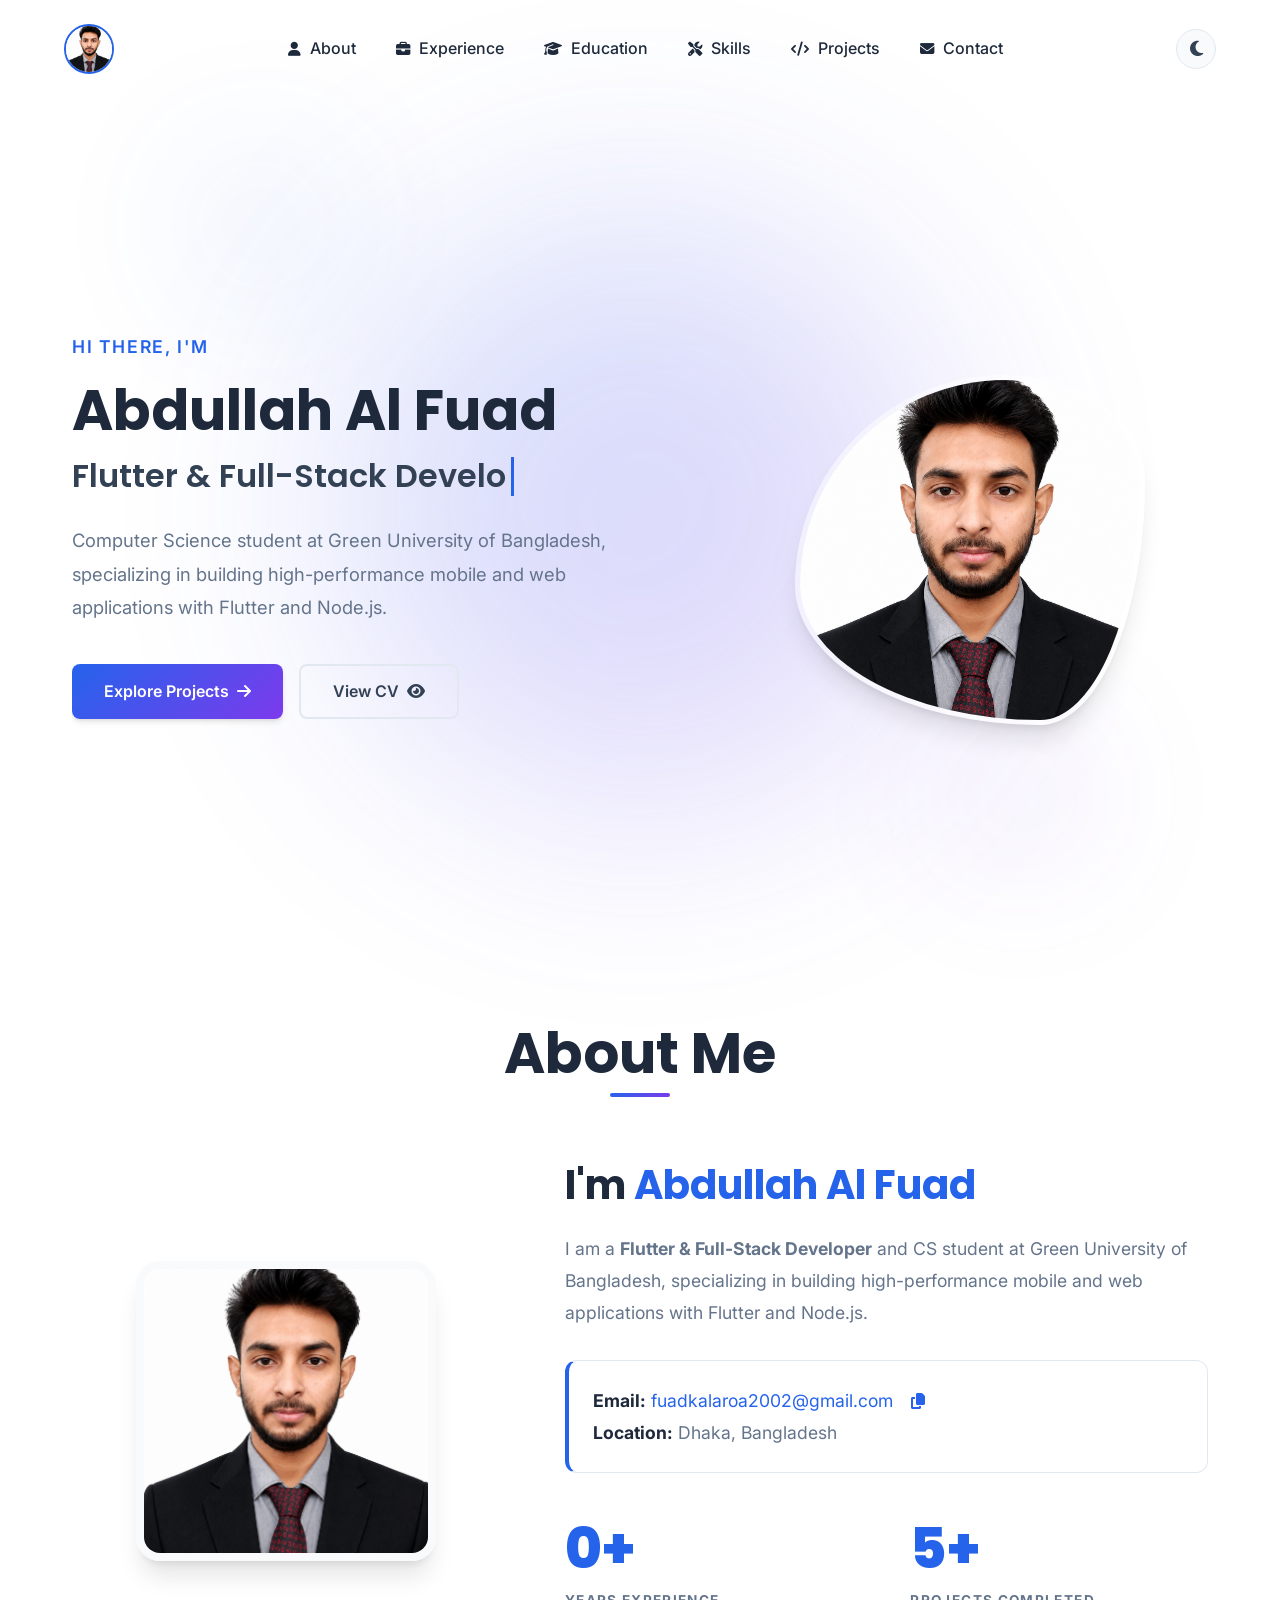
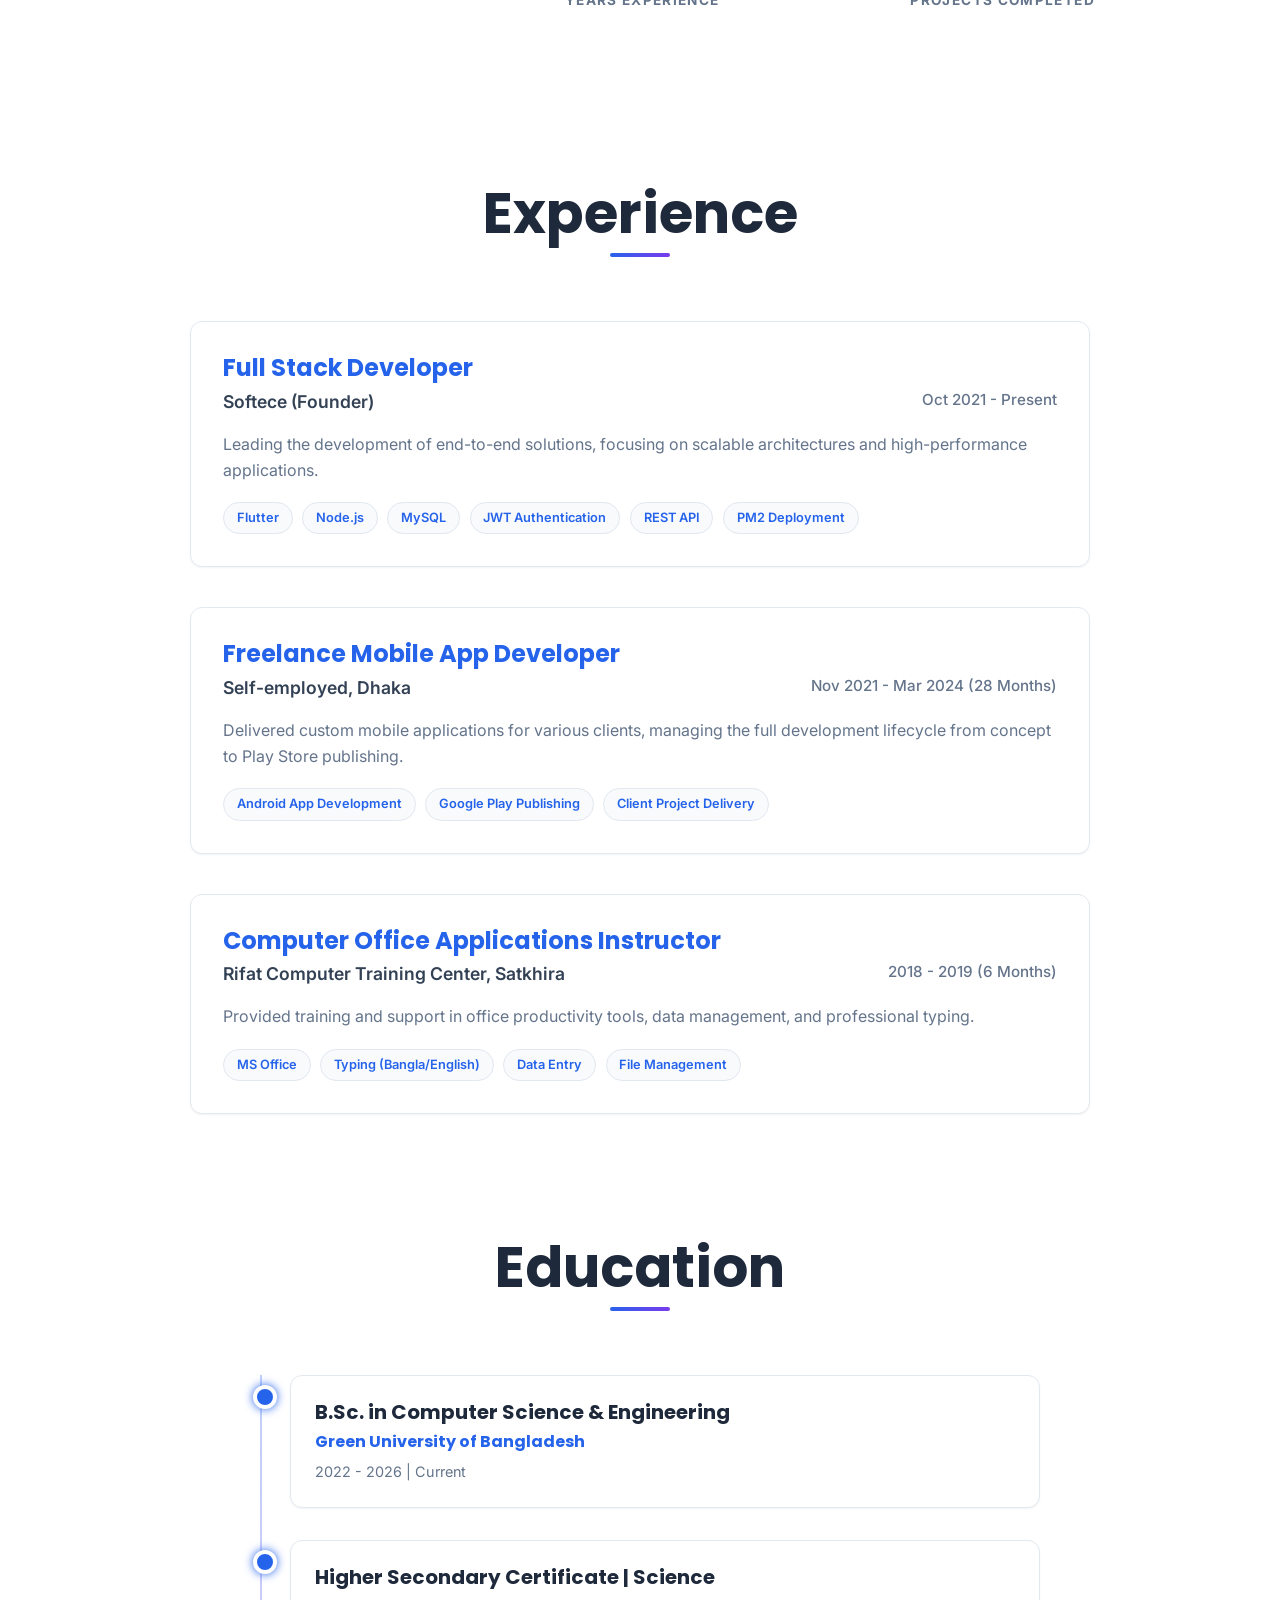
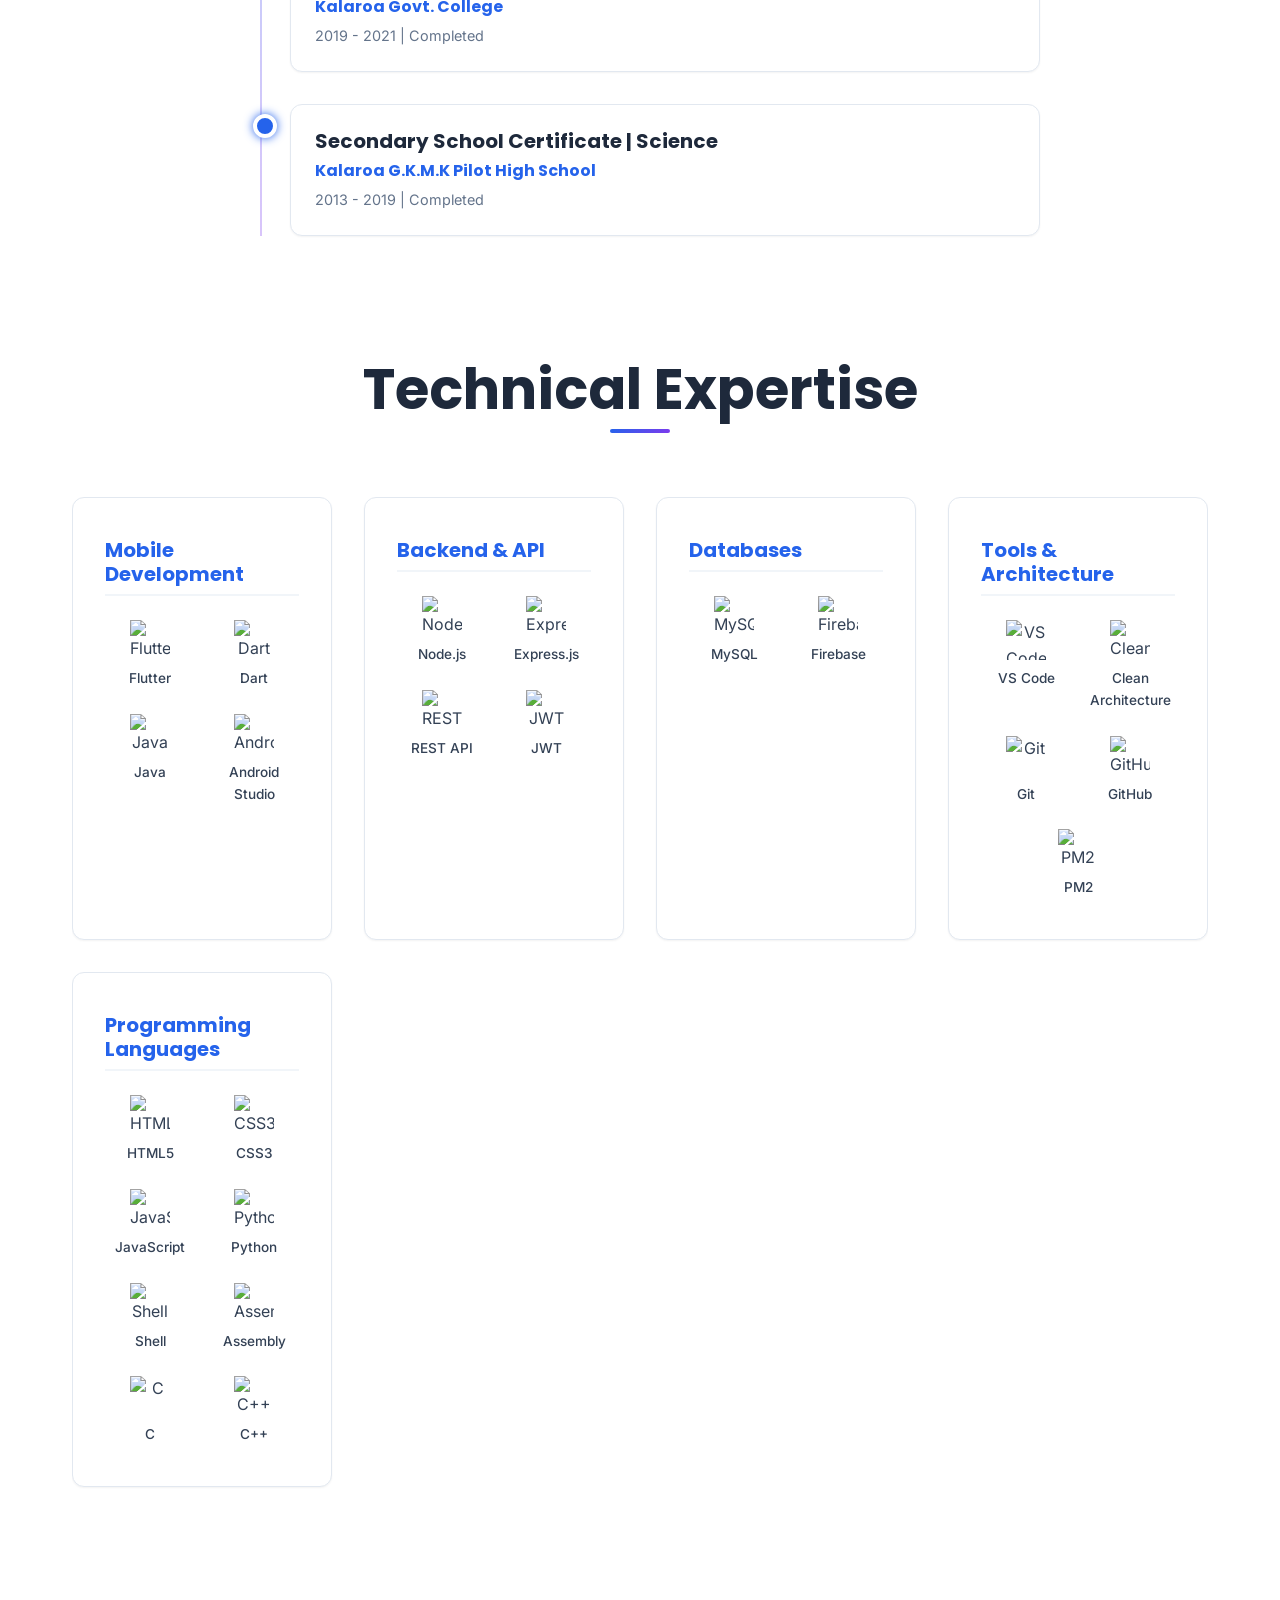
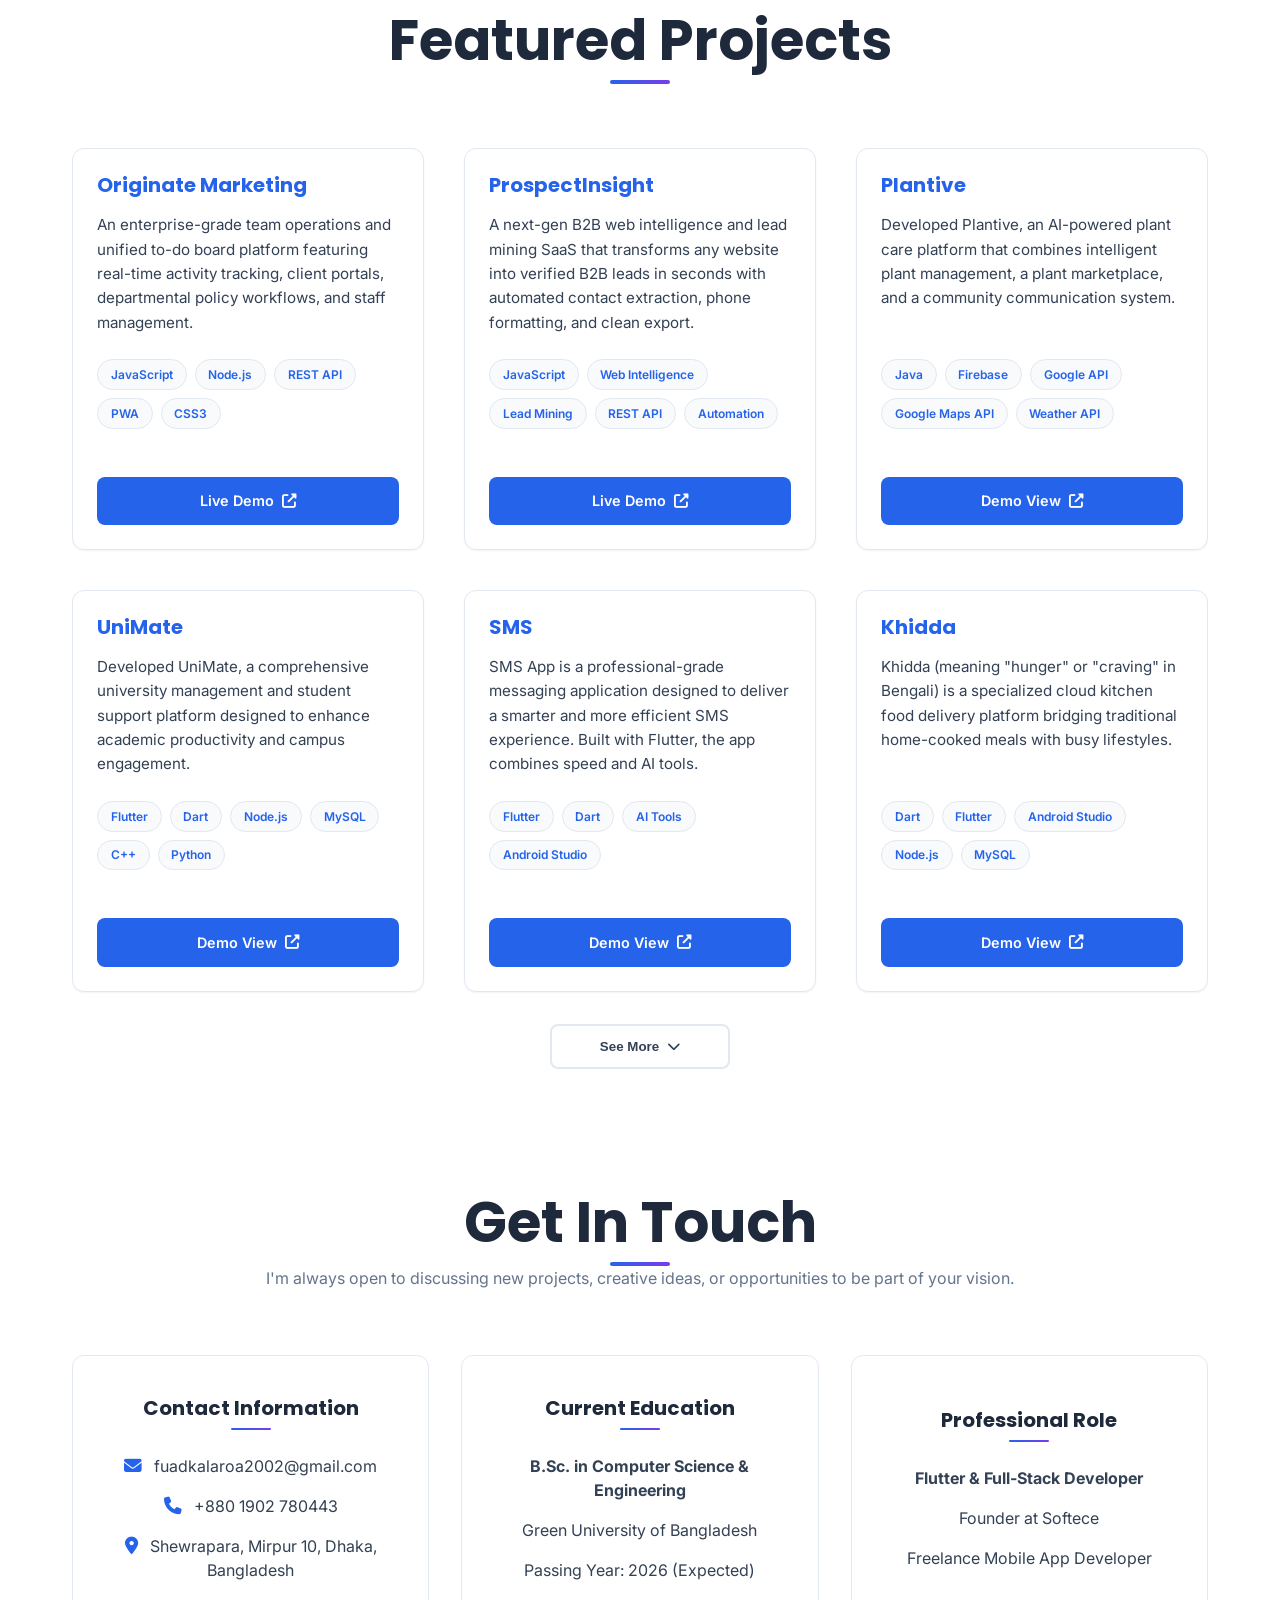
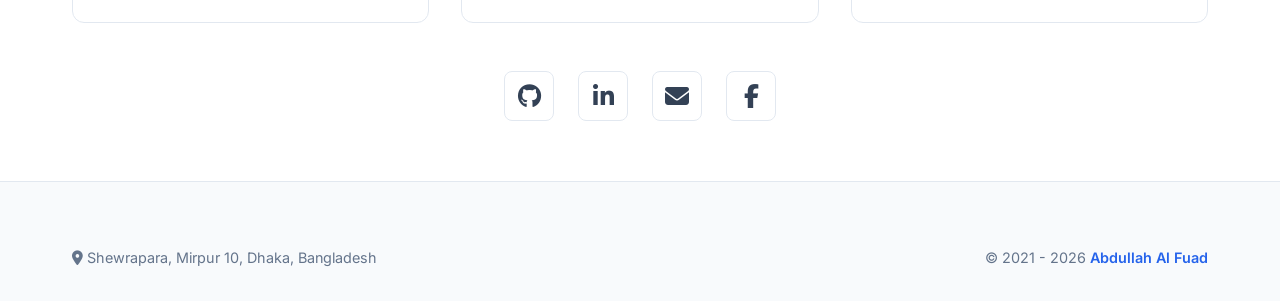
==== commit 8be7bd29: "Fix text errors, mojibake encodings, and project descriptions" ====
--- a/index.html
+++ b/index.html
@@ -1,4 +1,4 @@
-﻿<!DOCTYPE html>
+<!DOCTYPE html>
 <html lang="en">
 
 <head>
@@ -87,7 +87,7 @@
                     <div class="home-bg-circle"></div>
                     <div class="home-content">
                         <div class="text-section" data-aos="fade-right">
-                            <p class="intro">Hi there, Iâ€™m</p>
+                            <p class="intro">Hi there, I'm</p>
                             <h1 class="name">Abdullah Al Fuad</h1>
                             <div class="role-container">
                                 <h2 class="role">Flutter & Full-Stack Developer</h2>
@@ -162,7 +162,7 @@
                             <h2>Full Stack Developer</h2>
                             <div class="exp-company">
                                 <span>Softece (Founder)</span>
-                                <span class="exp-date">Oct 2021 â€” Present</span>
+                                <span class="exp-date">Oct 2021 - Present</span>
                             </div>
                         </div>
                         <p class="exp-details">
@@ -184,7 +184,7 @@
                             <h2>Freelance Mobile App Developer</h2>
                             <div class="exp-company">
                                 <span>Self-employed, Dhaka</span>
-                                <span class="exp-date">Nov 2021 â€” Mar 2024 (28 Months)</span>
+                                <span class="exp-date">Nov 2021 - Mar 2024 (28 Months)</span>
                             </div>
                         </div>
                         <p class="exp-details">
@@ -200,10 +200,10 @@
                     <!-- Experience 3 -->
                     <div class="experience-item" data-aos="fade-up">
                         <div class="exp-header">
-                            <h2>Computer Office Application</h2>
+                            <h2>Computer Office Applications Instructor</h2>
                             <div class="exp-company">
                                 <span>Rifat Computer Training Center, Satkhira</span>
-                                <span class="exp-date">2018 â€” 2019 (6 Months)</span>
+                                <span class="exp-date">2018 - 2019 (6 Months)</span>
                             </div>
                         </div>
                         <p class="exp-details">
@@ -327,8 +327,8 @@
                                 <p>VS Code</p>
                             </div>
                             <div class="skill-item">
-                                <img src="https://img.icons8.com/color/96/stack.png" alt="Clean Arch">
-                                <p>Clean Arch</p>
+                                <img src="https://img.icons8.com/color/96/stack.png" alt="Clean Architecture">
+                                <p>Clean Architecture</p>
                             </div>
                             <div class="skill-item">
                                 <img src="https://cdn.jsdelivr.net/gh/devicons/devicon/icons/git/git-original.svg" alt="Git">
@@ -398,7 +398,7 @@
                     <div class="project-item" data-aos="fade-up">
                         <div class="project-details">
                             <h3>Originate Marketing</h3>
-                            <p>An enterprise-grade team operations and unified todo board platform featuring real-time activity tracking, client portals, departmental policy workflows, and staff management.</p>
+                            <p>An enterprise-grade team operations and unified to-do board platform featuring real-time activity tracking, client portals, departmental policy workflows, and staff management.</p>
                             <div class="project-tech">
                                 <span>JavaScript</span>
                                 <span>Node.js</span>
@@ -434,8 +434,8 @@
                     <!-- ================= PROJECT 3 ================= -->
                     <div class="project-item" data-aos="fade-up">
                         <div class="project-details">
-                            <h3>Plaintive</h3>
-                            <p>Developed Plaintive, an AI-powered plant care platform that combines intelligent plant management, a plant marketplace, and a community communication system.</p>
+                            <h3>Plantive</h3>
+                            <p>Developed Plantive, an AI-powered plant care platform that combines intelligent plant management, a plant marketplace, and a community communication system.</p>
                             <div class="project-tech">
                                 <span>Java</span>
                                 <span>Firebase</span>
@@ -455,15 +455,12 @@
                             <h3>UniMate</h3>
                             <p>Developed UniMate, a comprehensive university management and student support platform designed to enhance academic productivity and campus engagement.</p>
                             <div class="project-tech">
+                                <span>Flutter</span>
                                 <span>Dart</span>
+                                <span>Node.js</span>
+                                <span>MySQL</span>
                                 <span>C++</span>
-                                <span>CMake</span>
                                 <span>Python</span>
-                                <span>HTML</span>
-                                <span>Swift</span>
-                                <span>C</span>
-                                <span>MySQL</span>
-                                <span>Node.js</span>
                             </div>
                         </div>
                         <div class="project-footer">
@@ -477,12 +474,10 @@
                             <h3>SMS</h3>
                             <p>SMS App is a professional-grade messaging application designed to deliver a smarter and more efficient SMS experience. Built with Flutter, the app combines speed and AI tools.</p>
                             <div class="project-tech">
+                                <span>Flutter</span>
                                 <span>Dart</span>
-                                <span>C++</span>
-                                <span>Python</span>
-                                <span>CMake</span>
-                                <span>HTML</span>
-                                <span>Swift</span>
+                                <span>AI Tools</span>
+                                <span>Android Studio</span>
                             </div>
                         </div>
                         <div class="project-footer">
@@ -563,11 +558,14 @@
                     <!-- ================= PROJECT 10 ================= -->
                     <div class="project-item" data-aos="fade-up">
                         <div class="project-details">
-                            <h3>Data Preprocessing and Cleaning</h3>
-                            <p>Developed a machine learning pipeline for data preprocessing, model training, and performance comparison, including dataset cleaning and feature preparation.</p>
-                            <div class="project-tech">
-                                <span>Juniper Networks</span>
+                            <h3>Bangla SMS Spam Detection</h3>
+                            <p>Developed an AI-powered machine learning pipeline for detecting Bangla SMS spam, featuring text cleaning, tokenization, TF-IDF vectorization, and model benchmarking.</p>
+                            <div class="project-tech">
                                 <span>Python</span>
+                                <span>Scikit-Learn</span>
+                                <span>Pandas</span>
+                                <span>NLP</span>
+                                <span>Jupyter Notebook</span>
                             </div>
                         </div>
                         <div class="project-footer">
@@ -592,10 +590,11 @@
                     <!-- ================= PROJECT 12 ================= -->
                     <div class="project-item" data-aos="fade-up">
                         <div class="project-details">
-                            <h3>Conveter</h3>
-                            <p>Developed a Binary Division Simulator that performs binary division operations while displaying dividend, divisor, accumulator, and quotient values.</p>
+                            <h3>Binary Division Simulator</h3>
+                            <p>Developed a computer architecture binary division simulator in C++ implementing Restoring and Non-Restoring division algorithms with step-by-step register tracing.</p>
                             <div class="project-tech">
                                 <span>C++</span>
+                                <span>Algorithms</span>
                             </div>
                         </div>
                         <div class="project-footer">
@@ -607,12 +606,12 @@
                     <div class="project-item" data-aos="fade-up">
                         <div class="project-details">
                             <h3>Investment Management System</h3>
-                            <p>Developed a full-stack Investment Management System for managing portfolios, tracking transactions, and analyzing financial data via an intuitive dashboard.</p>
+                            <p>Developed an Object-Oriented Investment Management System in Java and JavaFX applying MVC architecture for tracking investments and calculating projected profits.</p>
                             <div class="project-tech">
                                 <span>Java</span>
                                 <span>JavaFX</span>
                                 <span>Maven</span>
-                                <span>MySQL</span>
+                                <span>MVC</span>
                             </div>
                         </div>
                         <div class="project-footer">
@@ -637,11 +636,12 @@
                     <!-- ================= PROJECT 15 ================= -->
                     <div class="project-item" data-aos="fade-up">
                         <div class="project-details">
-                            <h3>BitGuard an Error Detection and Correction</h3>
-                            <p>Developed BitGuard, a digital communication reliability system designed to detect and correct data transmission errors to ensure data integrity.</p>
+                            <h3>BitGuard: Error Detection & Correction</h3>
+                            <p>Developed BitGuard, a comprehensive JavaFX desktop toolkit for calculating and visualizing data communication algorithms including CRC, Hamming Code, Checksum, and Bit Stuffing.</p>
                             <div class="project-tech">
                                 <span>Java</span>
-                                <span>CSS</span>
+                                <span>JavaFX</span>
+                                <span>Maven</span>
                             </div>
                         </div>
                         <div class="project-footer">
@@ -652,10 +652,11 @@
                     <!-- ================= PROJECT 16 ================= -->
                     <div class="project-item" data-aos="fade-up">
                         <div class="project-details">
-                            <h3>Campus Network</h3>
-                            <p>Developed Campus Network, a university community platform designed to connect students, faculty members, and campus organizations.</p>
-                            <div class="project-tech">
-                                <span>Cisco Networking</span>
+                            <h3>Campus Network Design</h3>
+                            <p>Designed a comprehensive university campus network infrastructure using Cisco Packet Tracer, implementing VLAN segmentation, inter-VLAN routing, and ACL security protocols.</p>
+                            <div class="project-tech">
+                                <span>Cisco Packet Tracer</span>
+                                <span>Computer Networks</span>
                             </div>
                         </div>
                         <div class="project-footer">
@@ -681,10 +682,11 @@
                     <div class="project-item" data-aos="fade-up">
                         <div class="project-details">
                             <h3>Nebula Navigator</h3>
-                            <p>Developed Nebula Navigator, an astronomy information management platform inspired by NASA datasets for exploring celestial objects and stars.</p>
-                            <div class="project-tech">
+                            <p>Developed Nebula Navigator, a terminal-based astronomy information management platform for recording, searching, and tracking celestial objects and stellar distances.</p>
+                            <div class="project-tech">
+                                <span>Bash</span>
                                 <span>Shell Scripting</span>
-                                <span>TeX</span>
+                                <span>Linux CLI</span>
                             </div>
                         </div>
                         <div class="project-footer">
@@ -696,10 +698,12 @@
                     <div class="project-item" data-aos="fade-up">
                         <div class="project-details">
                             <h3>GreenMind</h3>
-                            <p>Developed GreenMind, a smart gardening assistant application that helps users monitor and manage plant health through personalized care recommendations.</p>
+                            <p>Developed GreenMind, a RAG-based personal AI assistant powered by Qwen LLM, LangChain, Transformers, and ChromaDB for document knowledge retrieval and AI search algorithms.</p>
                             <div class="project-tech">
                                 <span>Python</span>
-                                <span>Juniper Networks</span>
+                                <span>LangChain</span>
+                                <span>ChromaDB</span>
+                                <span>RAG</span>
                             </div>
                         </div>
                         <div class="project-footer">
@@ -713,9 +717,8 @@
                             <h3>Agriculture Information Service</h3>
                             <p>Developed an Agriculture Information Service application providing farmers with weather updates, crop recommendations, and resources.</p>
                             <div class="project-tech">
-                                <span>HTML</span>
-                                <span>CSS</span>
-                                <span>PHP</span>
+                                <span>HTML5</span>
+                                <span>CSS3</span>
                                 <span>JavaScript</span>
                             </div>
                         </div>
@@ -727,10 +730,11 @@
                     <!-- ================= PROJECT 21 ================= -->
                     <div class="project-item" data-aos="fade-up">
                         <div class="project-details">
-                            <h3>Investment Marketing</h3>
-                            <p>Developed a full-stack Investment Management system for tracking portfolios, monitoring asset performance, and analyzing financial data.</p>
-                            <div class="project-tech">
-                                <span>Assembly Language</span>
+                            <h3>Assembly Financial System</h3>
+                            <p>Developed an 8086 Assembly program for financial management, handling investments, withdrawals, and profit calculations with low-level memory optimization.</p>
+                            <div class="project-tech">
+                                <span>8086 Assembly</span>
+                                <span>Emu8086</span>
                             </div>
                         </div>
                         <div class="project-footer">
@@ -741,10 +745,11 @@
                     <!-- ================= PROJECT 22 ================= -->
                     <div class="project-item" data-aos="fade-up">
                         <div class="project-details">
-                            <h3>Investment Management</h3>
-                            <p>Developed a full-stack Investment Management System that enables users to manage portfolios, track transactions, and monitor asset performance.</p>
+                            <h3>Database Investment System</h3>
+                            <p>Developed a database-driven Investment Management System integrating JavaFX with MySQL for persistent transaction records, portfolio management, and user registration.</p>
                             <div class="project-tech">
                                 <span>Java</span>
+                                <span>JavaFX</span>
                                 <span>MySQL</span>
                             </div>
                         </div>
@@ -771,9 +776,10 @@
                     <div class="project-item" data-aos="fade-up">
                         <div class="project-details">
                             <h3>Student Management</h3>
-                            <p>Developed a Student Management system to streamline academic processes, including records, enrollment, and attendance tracking.</p>
+                            <p>Developed a Student Management system implementing core data structures (linked lists, queues, trees) in C++ to manage and search student records efficiently.</p>
                             <div class="project-tech">
                                 <span>C++</span>
+                                <span>Data Structures</span>
                             </div>
                         </div>
                         <div class="project-footer">
@@ -785,11 +791,12 @@
                     <div class="project-item" data-aos="fade-up">
                         <div class="project-details">
                             <h3>Software Testing</h3>
-                            <p>Experimental repository for learning software testing, Node.js, and PM2 management.</p>
-                            <div class="project-tech">
-                                <span>Dart</span>
+                            <p>A full-stack testbed application featuring a Flutter mobile client and a Node.js Express API with rate-limiting, brute-force protection, and JWT security.</p>
+                            <div class="project-tech">
+                                <span>Flutter</span>
                                 <span>Node.js</span>
-                                <span>PM2</span>
+                                <span>Express.js</span>
+                                <span>MySQL</span>
                             </div>
                         </div>
                         <div class="project-footer">
@@ -914,7 +921,7 @@
                 <div class="section-title">
                     <h1>Get In Touch</h1>
                     <p>
-                        I'm always open to discussing new projects, creative ideas, or opportunities to be part of your visions.
+                        I'm always open to discussing new projects, creative ideas, or opportunities to be part of your vision.
                     </p>
                 </div>
 
@@ -925,7 +932,7 @@
                         <div class="card-content">
                             <p><i class="fas fa-envelope"></i> <a href="mailto:fuadkalaroa2002@gmail.com">fuadkalaroa2002@gmail.com</a></p>
                             <p><i class="fas fa-phone"></i> <a href="tel:+8801902780443">+880 1902 780443</a></p>
-                            <p><i class="fas fa-map-marker-alt"></i> Shawrapara, Mirpur 10, Dhaka, Bangladesh</p>
+                            <p><i class="fas fa-map-marker-alt"></i> Shewrapara, Mirpur 10, Dhaka, Bangladesh</p>
                         </div>
                     </div>
 
@@ -965,11 +972,11 @@
             <div class="container">
                 <div class="footer-row">
                     <div class="address">
-                        ðŸ“ Shawrapara, Mirpur 10, Dhaka, Bangladesh
+                        <i class="fas fa-map-marker-alt"></i> Shewrapara, Mirpur 10, Dhaka, Bangladesh
                     </div>
 
                     <div class="copyright">
-                        Â© 2021â€“<span id="current-year">2026</span> <a href="https://github.com/Fuad2e3" target="_blank">Abdullah Al Fuad</a>
+                        &copy; 2021 - <span id="current-year">2026</span> <a href="https://github.com/Fuad2e3" target="_blank">Abdullah Al Fuad</a>
                     </div>
                 </div>
             </div>
--- a/style/colorScheme.css
+++ b/style/colorScheme.css
@@ -1,5 +1,5 @@
 /* ------------------------------------------------------- */
-/* COLOR SCHEME VARIABLES — Designed for Professional Portfolio */
+/* COLOR SCHEME VARIABLES - Designed for Professional Portfolio */
 /* ------------------------------------------------------- */
 
 @import url('https://fonts.googleapis.com/css2?family=Inter:wght@400;500;600;700&family=Poppins:wght@600;700;800&display=swap');
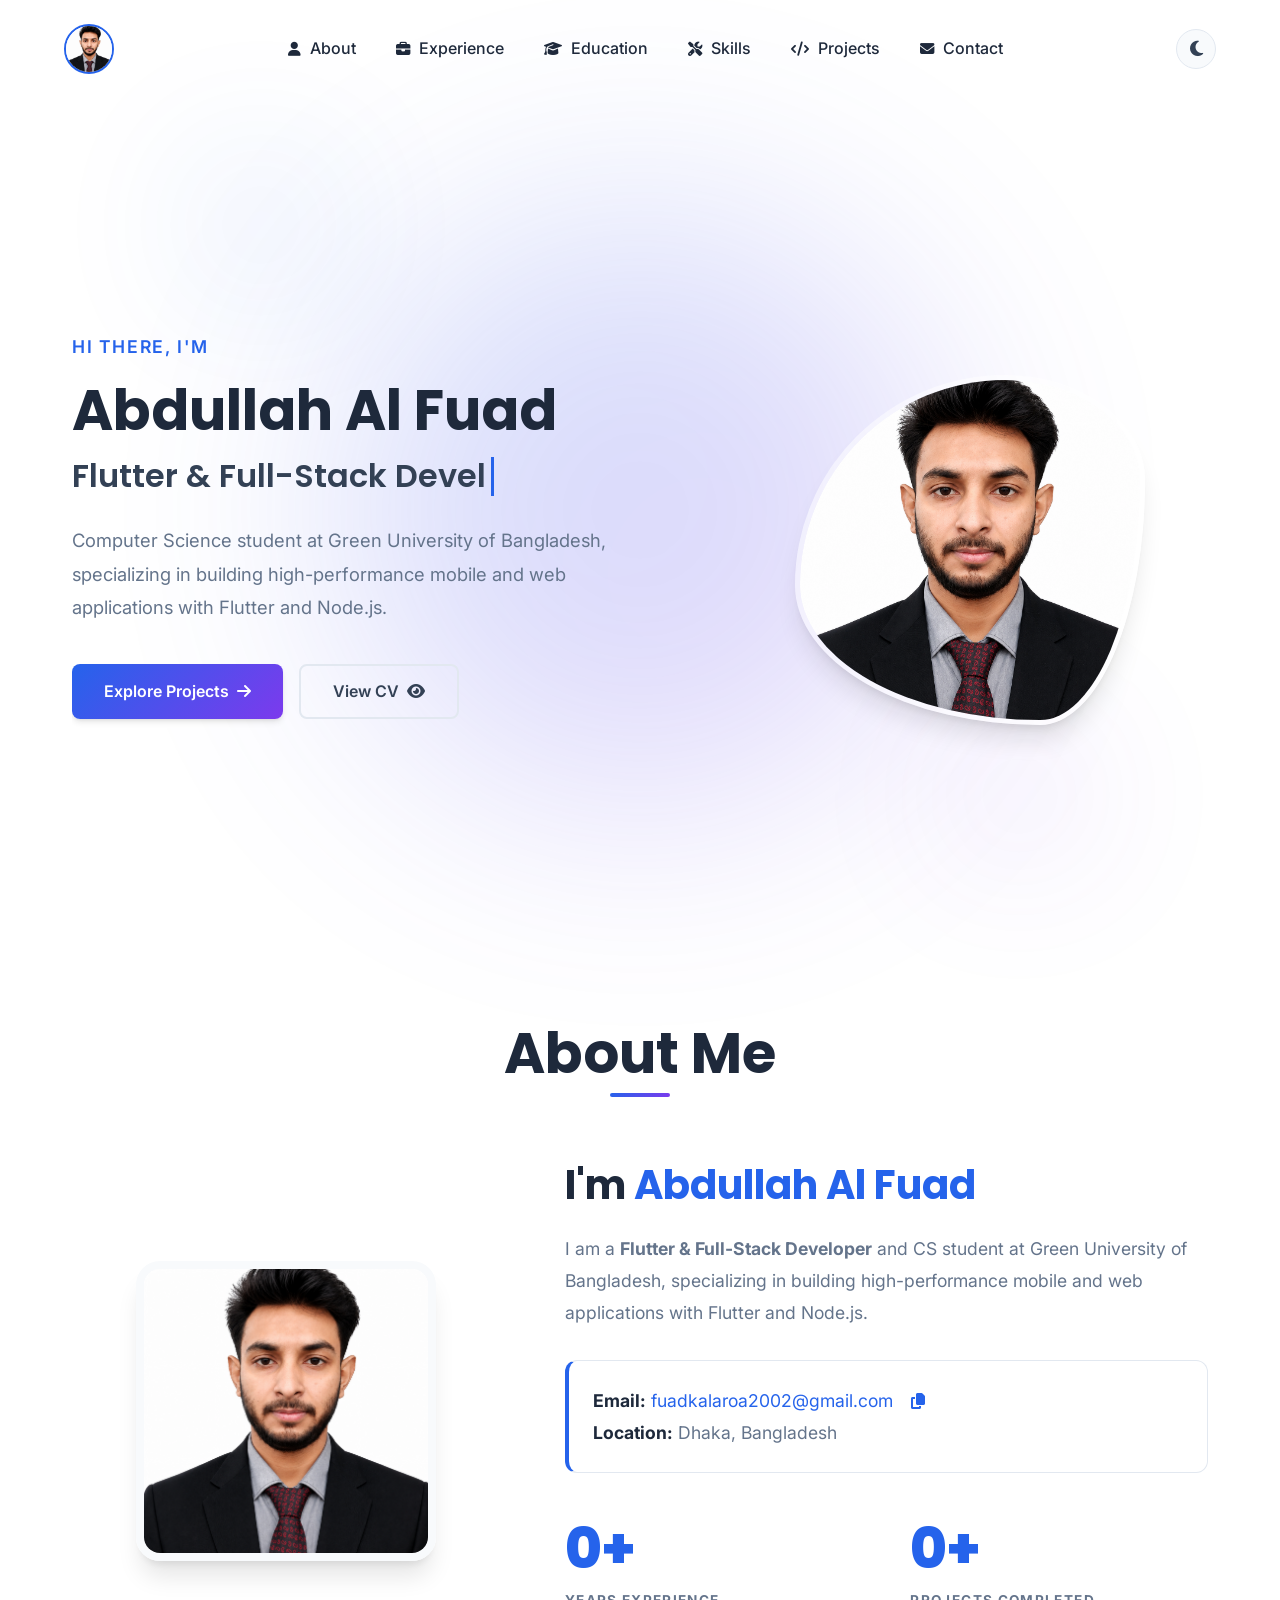
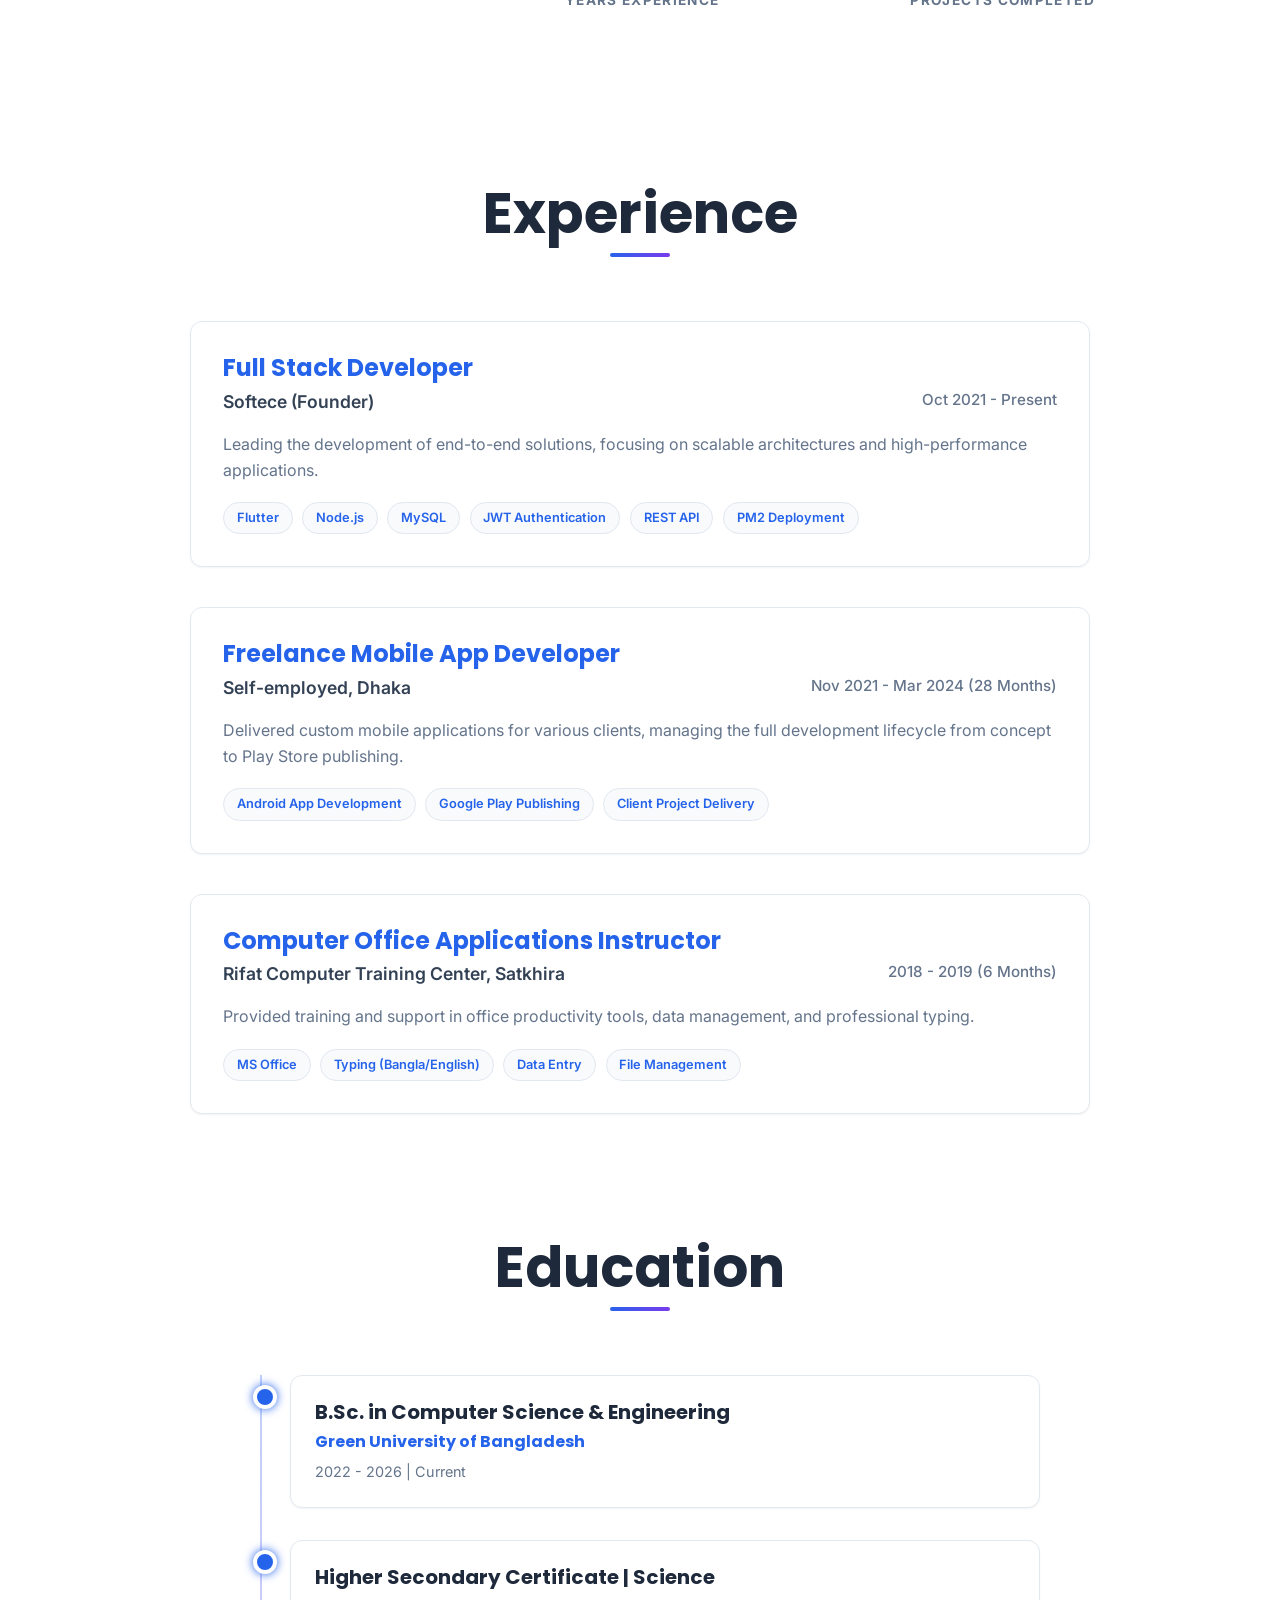
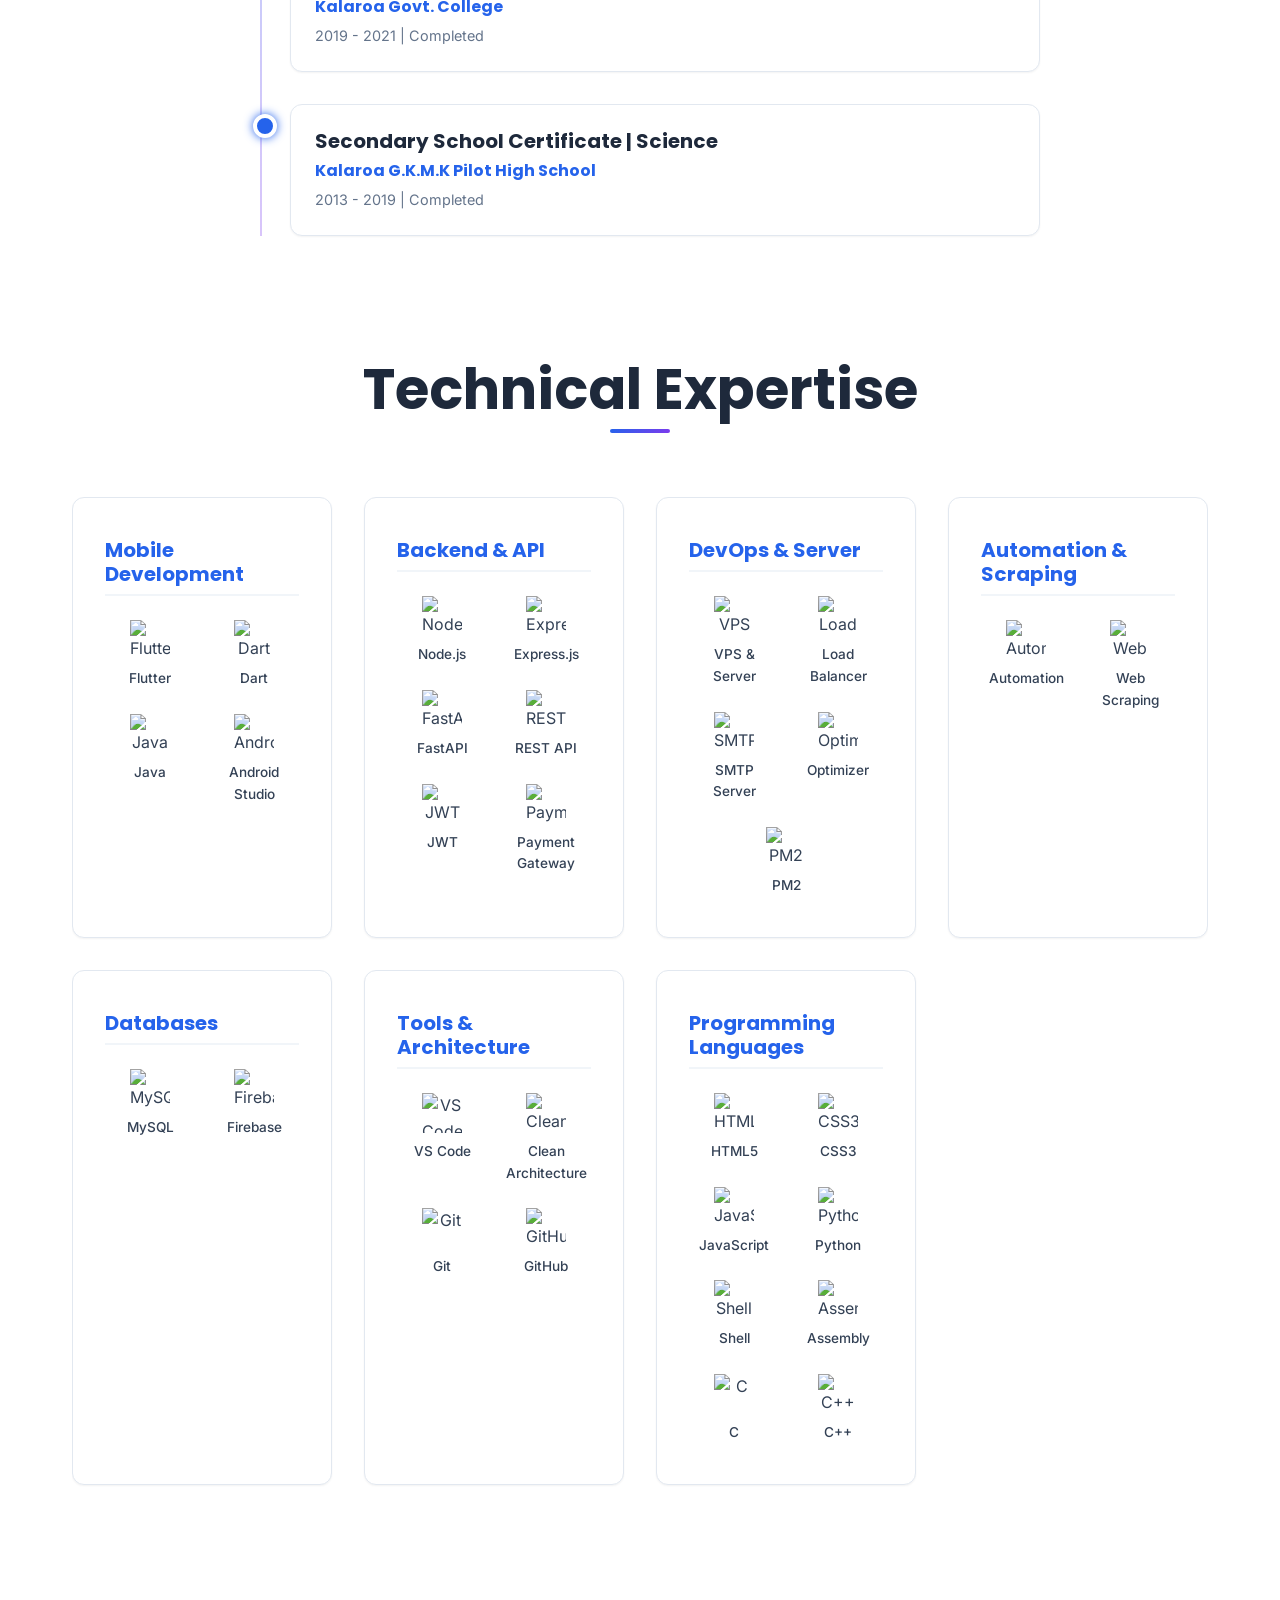
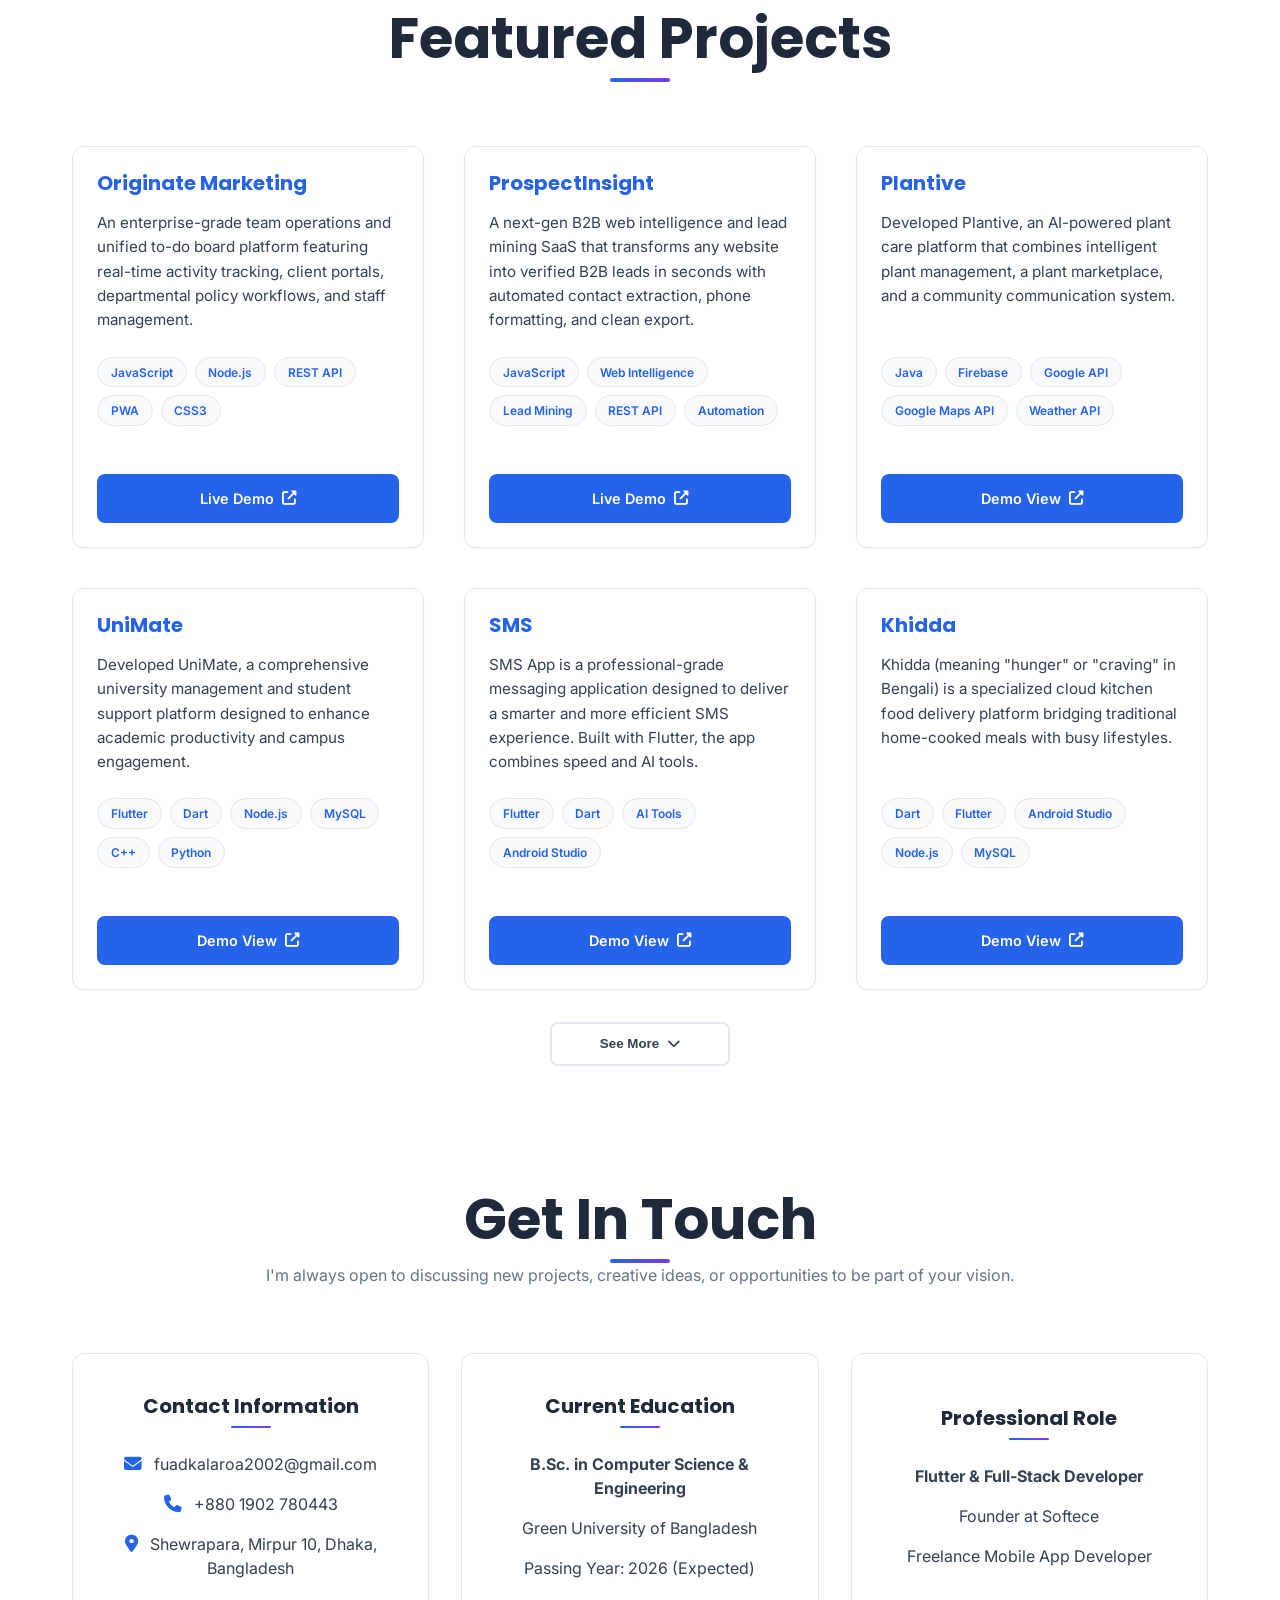
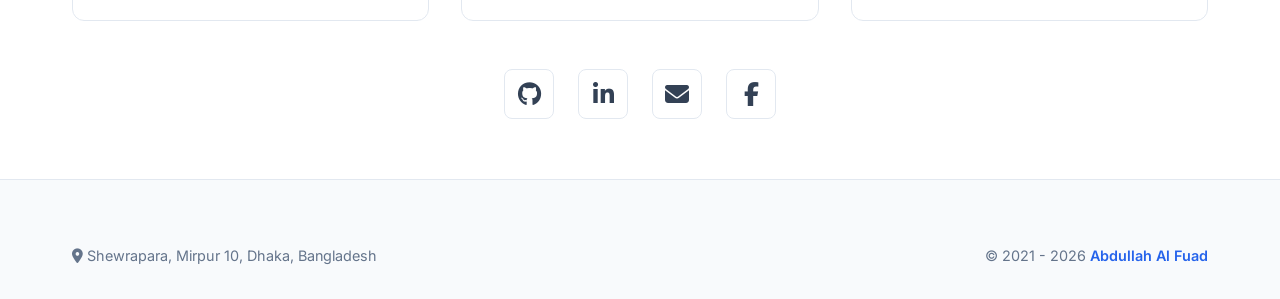
==== commit 9fe5a37f: "Add FastAPI, DevOps, Server, Automation, and Web Scraping skills" ====
--- a/index.html
+++ b/index.html
@@ -10,7 +10,7 @@
     <meta property="og:image" content="assets/image/Fuad/Fuad.png" />
     <meta property="og:url" content="https://github.com/Fuad2e3/Portfolio" />
     <meta name="keywords"
-        content="Abdullah Al Fuad, Fuad2e3, fuad2e3, Fuad, Flutter Developer, Full-Stack Developer, Node.js, Express.js, MySQL, Firebase, REST API, Green University of Bangladesh, Mobile Development, Dhaka developer, Bangladesh programmer">
+        content="Abdullah Al Fuad, Fuad2e3, fuad2e3, Fuad, Flutter Developer, Full-Stack Developer, Node.js, Express.js, FastAPI, VPS, Load Balancer, SMTP Server, Web Scraping, Automation, Payment Gateway, MySQL, Firebase, REST API, Green University of Bangladesh, Mobile Development, Dhaka developer, Bangladesh programmer">
 
 
     <title>Fuad - Portfolio</title>
@@ -293,6 +293,10 @@
                                 <p>Express.js</p>
                             </div>
                             <div class="skill-item">
+                                <img src="https://cdn.jsdelivr.net/gh/devicons/devicon/icons/fastapi/fastapi-original.svg" alt="FastAPI">
+                                <p>FastAPI</p>
+                            </div>
+                            <div class="skill-item">
                                 <img src="https://img.icons8.com/color/96/api.png" alt="REST API">
                                 <p>REST API</p>
                             </div>
@@ -300,10 +304,56 @@
                                 <img src="https://img.icons8.com/color/96/shield.png" alt="JWT">
                                 <p>JWT</p>
                             </div>
-                        </div>
-                    </div>
-
-                    <!-- 3. Databases -->
+                            <div class="skill-item">
+                                <img src="https://img.icons8.com/color/96/money-transfer.png" alt="Payment Gateway">
+                                <p>Payment Gateway</p>
+                            </div>
+                        </div>
+                    </div>
+
+                    <!-- 3. DevOps & Server Management -->
+                    <div class="skill-category">
+                        <h3>DevOps & Server</h3>
+                        <div class="skills-content-box">
+                            <div class="skill-item">
+                                <img src="https://img.icons8.com/color/96/server.png" alt="VPS & Server">
+                                <p>VPS & Server</p>
+                            </div>
+                            <div class="skill-item">
+                                <img src="https://img.icons8.com/color/96/network.png" alt="Load Balancer">
+                                <p>Load Balancer</p>
+                            </div>
+                            <div class="skill-item">
+                                <img src="https://img.icons8.com/color/96/new-post.png" alt="SMTP Server">
+                                <p>SMTP Server</p>
+                            </div>
+                            <div class="skill-item">
+                                <img src="https://img.icons8.com/color/96/speedometer.png" alt="Optimizer">
+                                <p>Optimizer</p>
+                            </div>
+                            <div class="skill-item">
+                                <img src="https://img.icons8.com/color/96/server.png" alt="PM2">
+                                <p>PM2</p>
+                            </div>
+                        </div>
+                    </div>
+
+                    <!-- 4. Automation & Scraping -->
+                    <div class="skill-category">
+                        <h3>Automation & Scraping</h3>
+                        <div class="skills-content-box">
+                            <div class="skill-item">
+                                <img src="https://img.icons8.com/color/96/process.png" alt="Automation">
+                                <p>Automation</p>
+                            </div>
+                            <div class="skill-item">
+                                <img src="https://img.icons8.com/color/96/search-more.png" alt="Web Scraping">
+                                <p>Web Scraping</p>
+                            </div>
+                        </div>
+                    </div>
+
+                    <!-- 5. Databases -->
                     <div class="skill-category">
                         <h3>Databases</h3>
                         <div class="skills-content-box">
@@ -318,7 +368,7 @@
                         </div>
                     </div>
 
-                    <!-- 4. Architecture & Tools -->
+                    <!-- 6. Architecture & Tools -->
                     <div class="skill-category">
                         <h3>Tools & Architecture</h3>
                         <div class="skills-content-box">
@@ -337,10 +387,6 @@
                             <div class="skill-item">
                                 <img src="https://cdn.jsdelivr.net/gh/devicons/devicon/icons/github/github-original.svg" class="theme-icon" alt="GitHub">
                                 <p>GitHub</p>
-                            </div>
-                            <div class="skill-item">
-                                <img src="https://img.icons8.com/color/96/server.png" alt="PM2">
-                                <p>PM2</p>
                             </div>
                         </div>
                     </div>
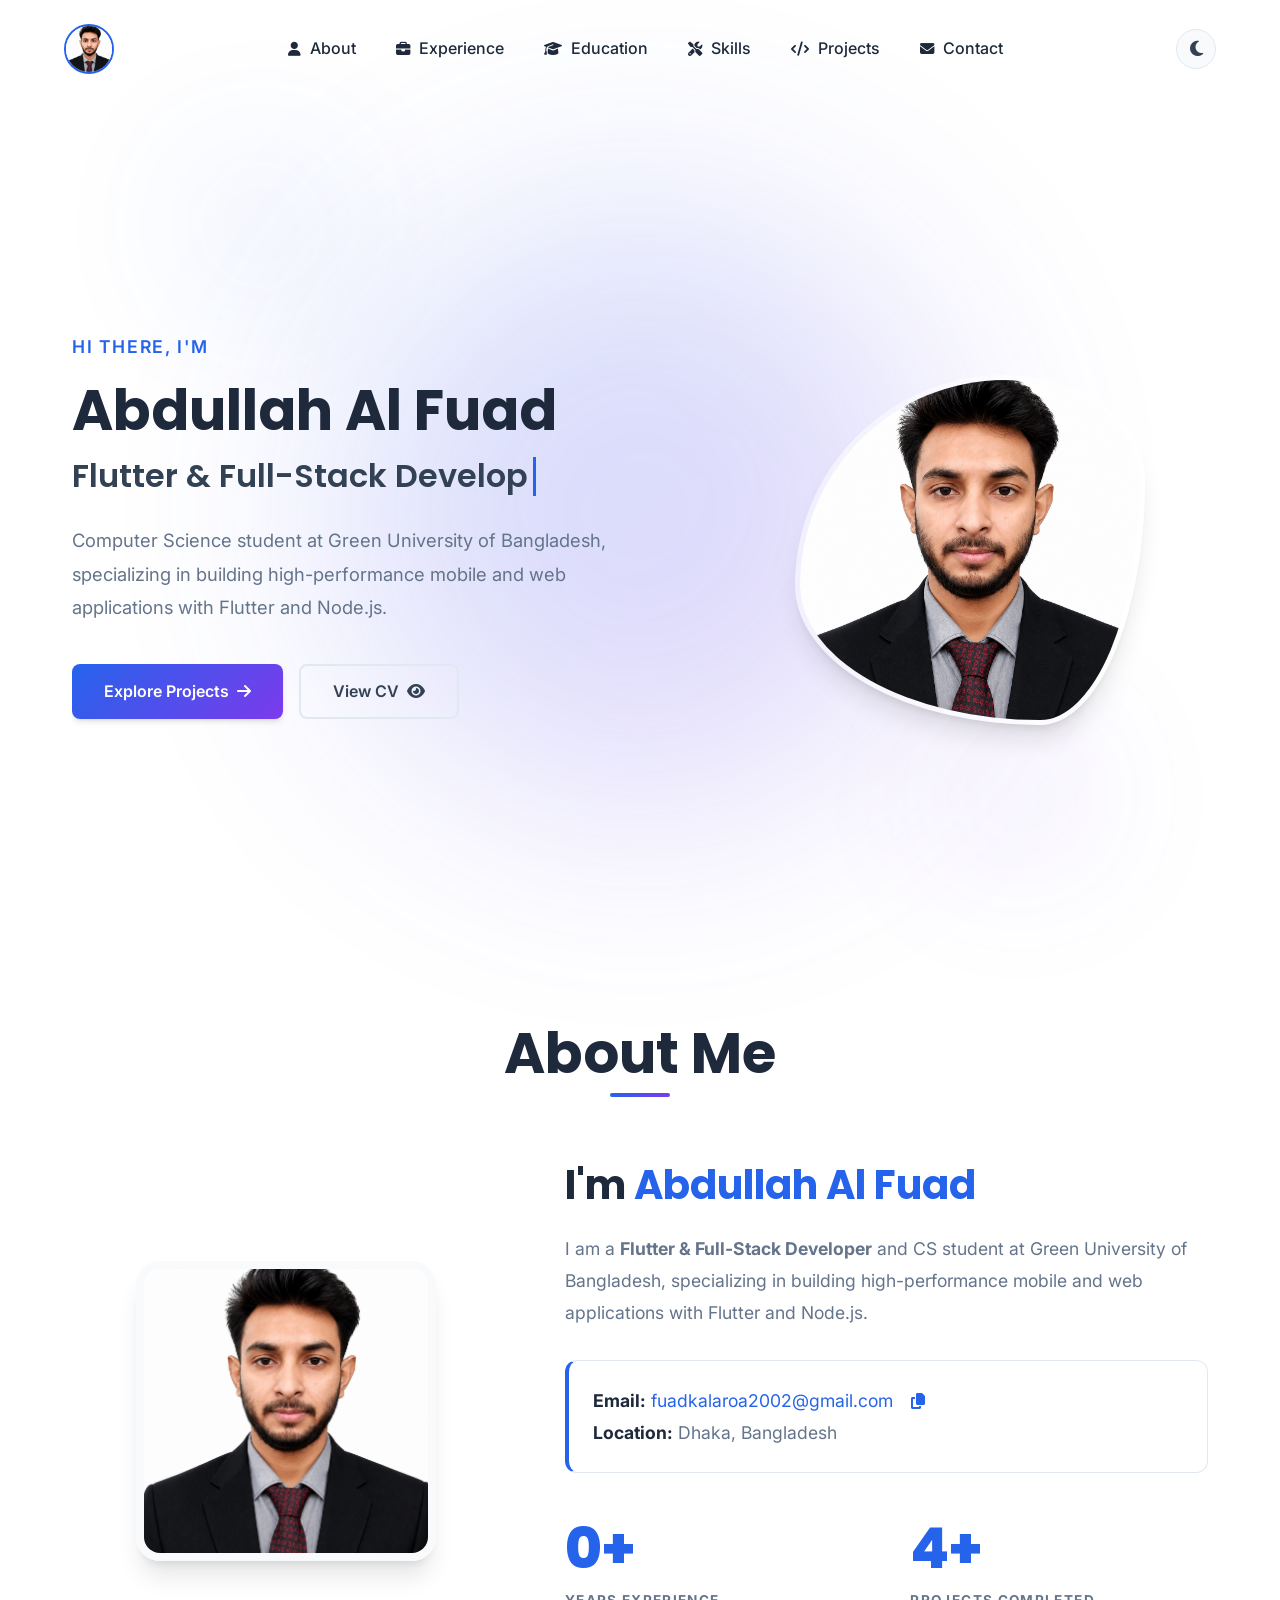
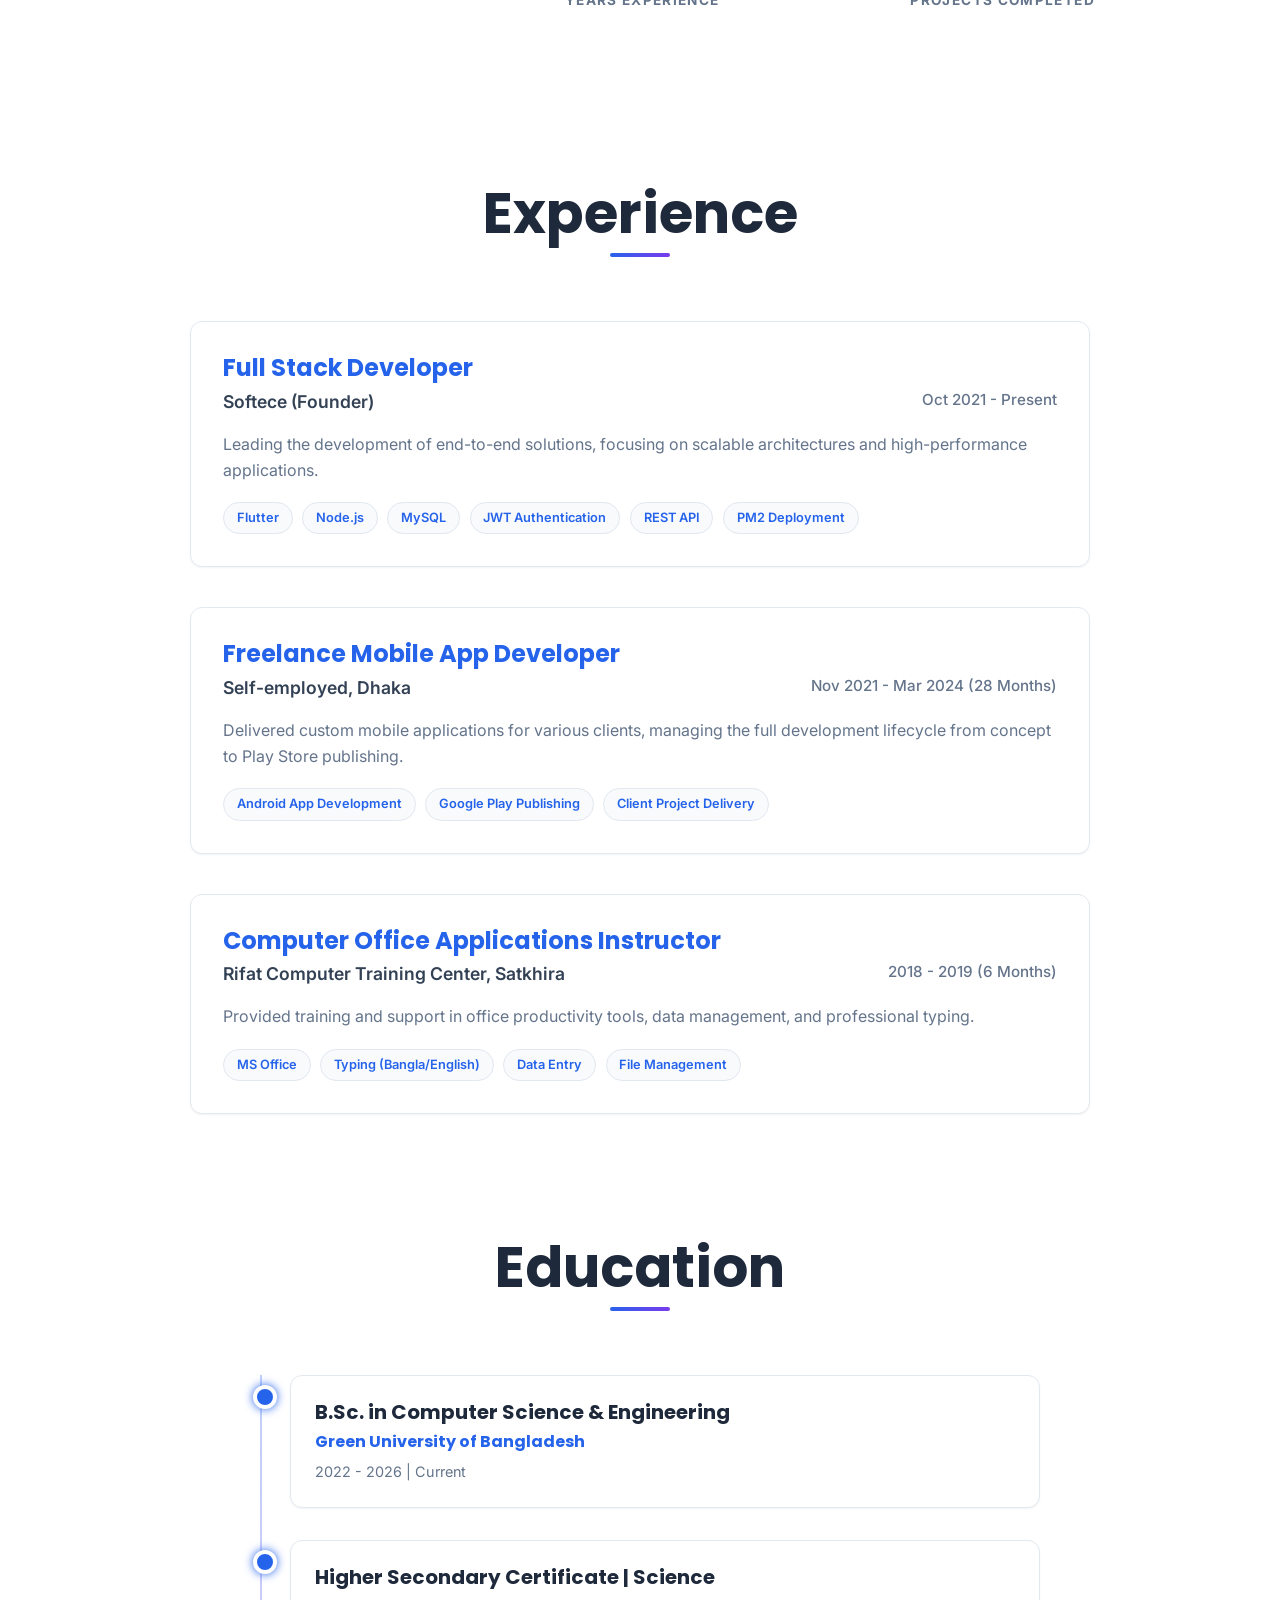
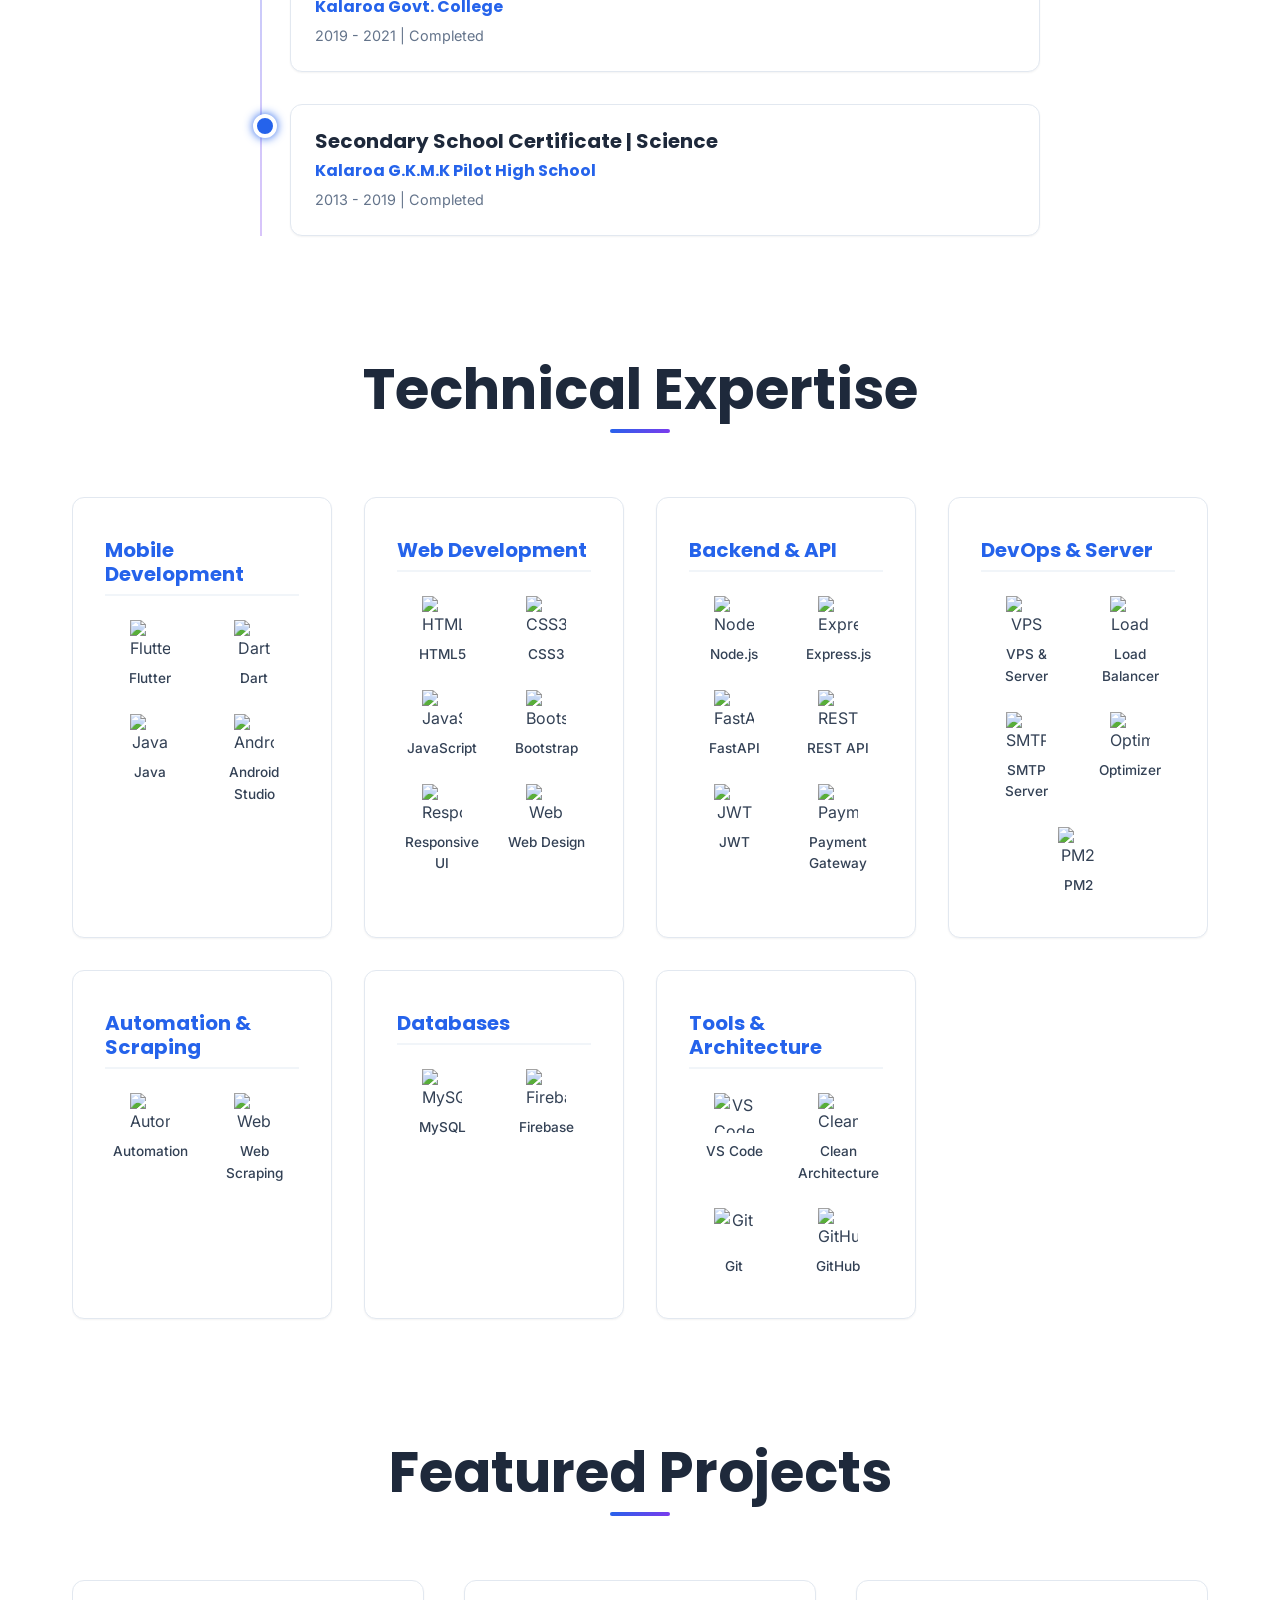
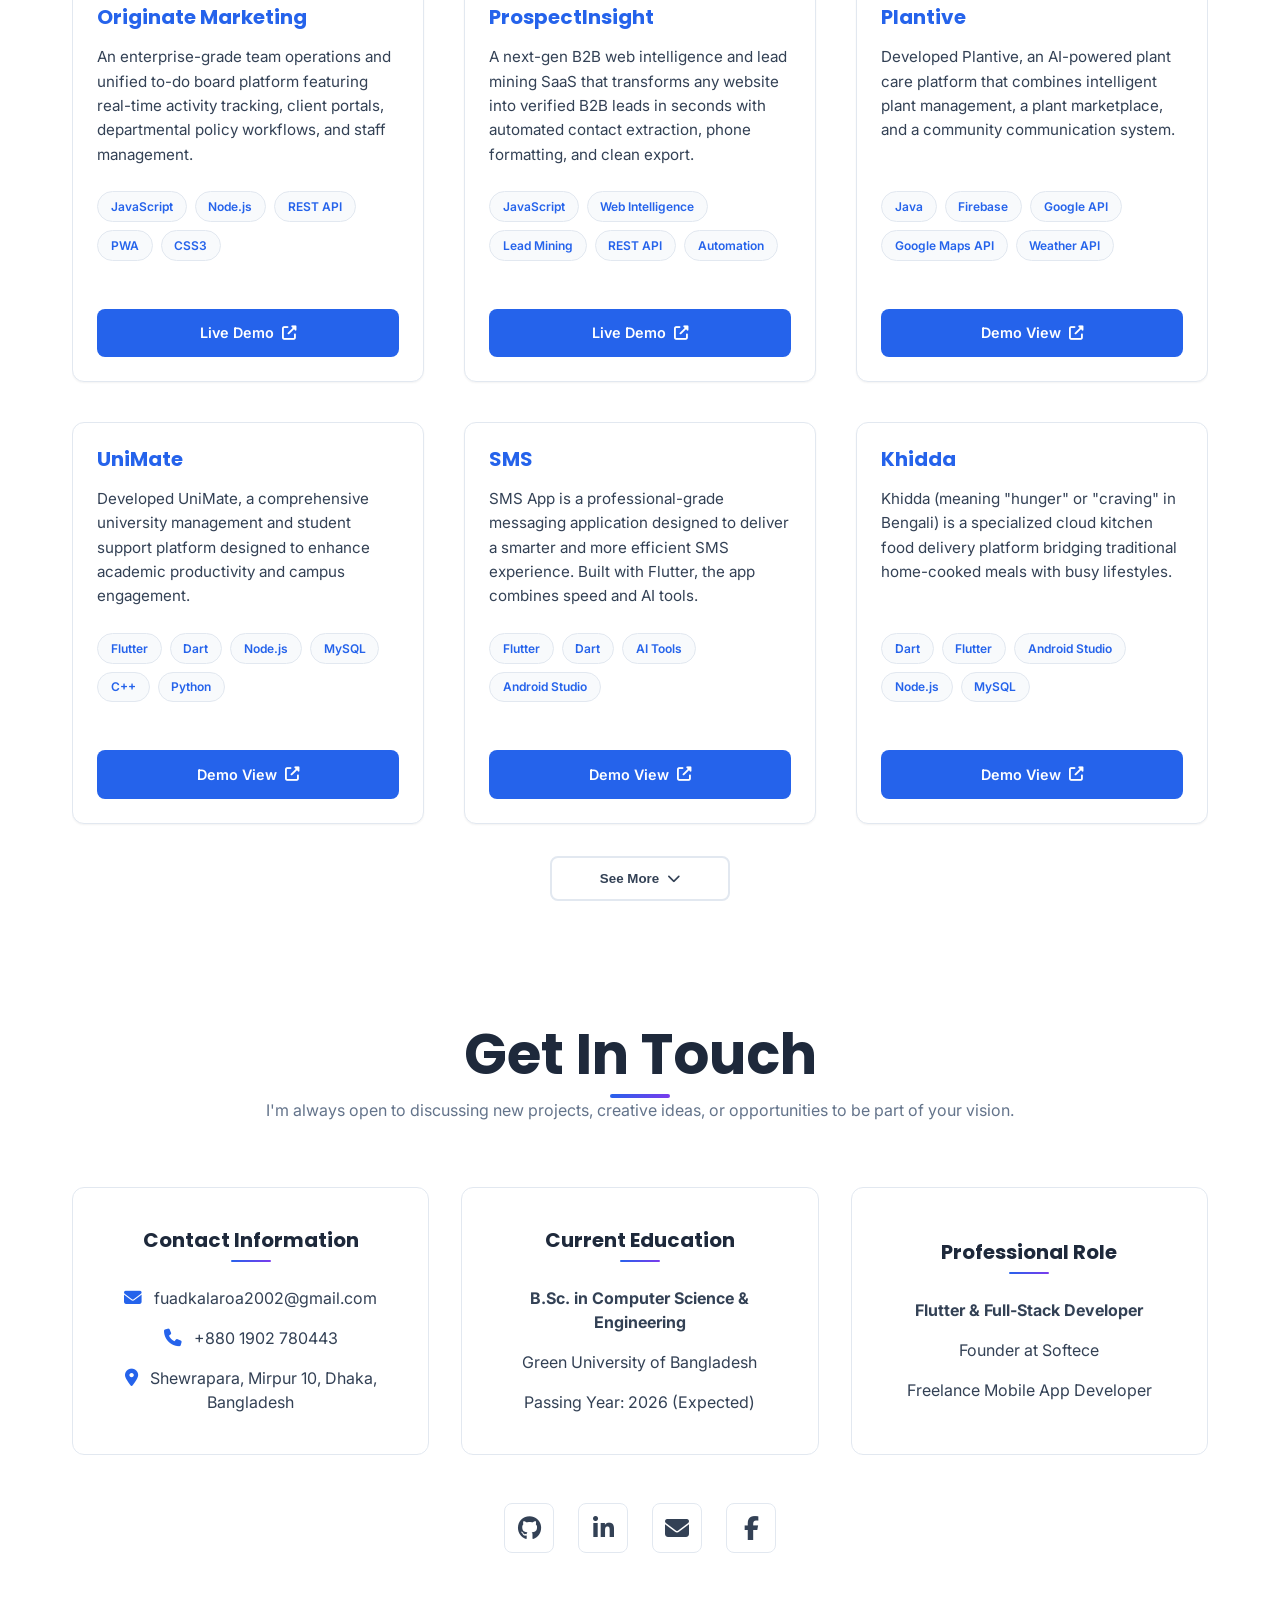
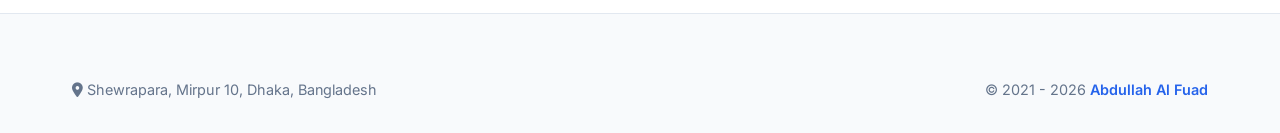
==== commit 125de7b6: "Replace Programming Languages with Web Development skill section" ====
--- a/index.html
+++ b/index.html
@@ -280,7 +280,38 @@
                         </div>
                     </div>
 
-                    <!-- 2. Backend Development -->
+                    <!-- 2. Web Development -->
+                    <div class="skill-category">
+                        <h3>Web Development</h3>
+                        <div class="skills-content-box">
+                            <div class="skill-item">
+                                <img src="https://cdn.jsdelivr.net/gh/devicons/devicon/icons/html5/html5-original.svg" alt="HTML5">
+                                <p>HTML5</p>
+                            </div>
+                            <div class="skill-item">
+                                <img src="https://cdn.jsdelivr.net/gh/devicons/devicon/icons/css3/css3-original.svg" alt="CSS3">
+                                <p>CSS3</p>
+                            </div>
+                            <div class="skill-item">
+                                <img src="https://cdn.jsdelivr.net/gh/devicons/devicon/icons/javascript/javascript-original.svg" alt="JavaScript">
+                                <p>JavaScript</p>
+                            </div>
+                            <div class="skill-item">
+                                <img src="https://cdn.jsdelivr.net/gh/devicons/devicon/icons/bootstrap/bootstrap-original.svg" alt="Bootstrap">
+                                <p>Bootstrap</p>
+                            </div>
+                            <div class="skill-item">
+                                <img src="https://img.icons8.com/color/96/multiple-devices.png" alt="Responsive UI">
+                                <p>Responsive UI</p>
+                            </div>
+                            <div class="skill-item">
+                                <img src="https://img.icons8.com/color/96/web-design.png" alt="Web Design">
+                                <p>Web Design</p>
+                            </div>
+                        </div>
+                    </div>
+
+                    <!-- 3. Backend Development -->
                     <div class="skill-category">
                         <h3>Backend & API</h3>
                         <div class="skills-content-box">
@@ -311,7 +342,7 @@
                         </div>
                     </div>
 
-                    <!-- 3. DevOps & Server Management -->
+                    <!-- 4. DevOps & Server Management -->
                     <div class="skill-category">
                         <h3>DevOps & Server</h3>
                         <div class="skills-content-box">
@@ -338,7 +369,7 @@
                         </div>
                     </div>
 
-                    <!-- 4. Automation & Scraping -->
+                    <!-- 5. Automation & Scraping -->
                     <div class="skill-category">
                         <h3>Automation & Scraping</h3>
                         <div class="skills-content-box">
@@ -353,7 +384,7 @@
                         </div>
                     </div>
 
-                    <!-- 5. Databases -->
+                    <!-- 6. Databases -->
                     <div class="skill-category">
                         <h3>Databases</h3>
                         <div class="skills-content-box">
@@ -368,7 +399,7 @@
                         </div>
                     </div>
 
-                    <!-- 6. Architecture & Tools -->
+                    <!-- 7. Architecture & Tools -->
                     <div class="skill-category">
                         <h3>Tools & Architecture</h3>
                         <div class="skills-content-box">
@@ -387,45 +418,6 @@
                             <div class="skill-item">
                                 <img src="https://cdn.jsdelivr.net/gh/devicons/devicon/icons/github/github-original.svg" class="theme-icon" alt="GitHub">
                                 <p>GitHub</p>
-                            </div>
-                        </div>
-                    </div>
-
-                    <!-- 5. Programming Languages -->
-                    <div class="skill-category">
-                        <h3>Programming Languages</h3>
-                        <div class="skills-content-box">
-                            <div class="skill-item">
-                                <img src="https://cdn.jsdelivr.net/gh/devicons/devicon/icons/html5/html5-original.svg" alt="HTML5">
-                                <p>HTML5</p>
-                            </div>
-                            <div class="skill-item">
-                                <img src="https://cdn.jsdelivr.net/gh/devicons/devicon/icons/css3/css3-original.svg" alt="CSS3">
-                                <p>CSS3</p>
-                            </div>
-                            <div class="skill-item">
-                                <img src="https://cdn.jsdelivr.net/gh/devicons/devicon/icons/javascript/javascript-original.svg" alt="JavaScript">
-                                <p>JavaScript</p>
-                            </div>
-                            <div class="skill-item">
-                                <img src="https://cdn.jsdelivr.net/gh/devicons/devicon/icons/python/python-original.svg" alt="Python">
-                                <p>Python</p>
-                            </div>
-                            <div class="skill-item">
-                                <img src="https://cdn.jsdelivr.net/gh/devicons/devicon/icons/bash/bash-original.svg" alt="Shell" class="theme-icon">
-                                <p>Shell</p>
-                            </div>
-                            <div class="skill-item">
-                                <img src="https://img.icons8.com/color/96/processor.png" alt="Assembly">
-                                <p>Assembly</p>
-                            </div>
-                            <div class="skill-item">
-                                <img src="https://cdn.jsdelivr.net/gh/devicons/devicon/icons/c/c-original.svg" alt="C">
-                                <p>C</p>
-                            </div>
-                            <div class="skill-item">
-                                <img src="https://cdn.jsdelivr.net/gh/devicons/devicon/icons/cplusplus/cplusplus-original.svg" alt="C++">
-                                <p>C++</p>
                             </div>
                         </div>
                     </div>
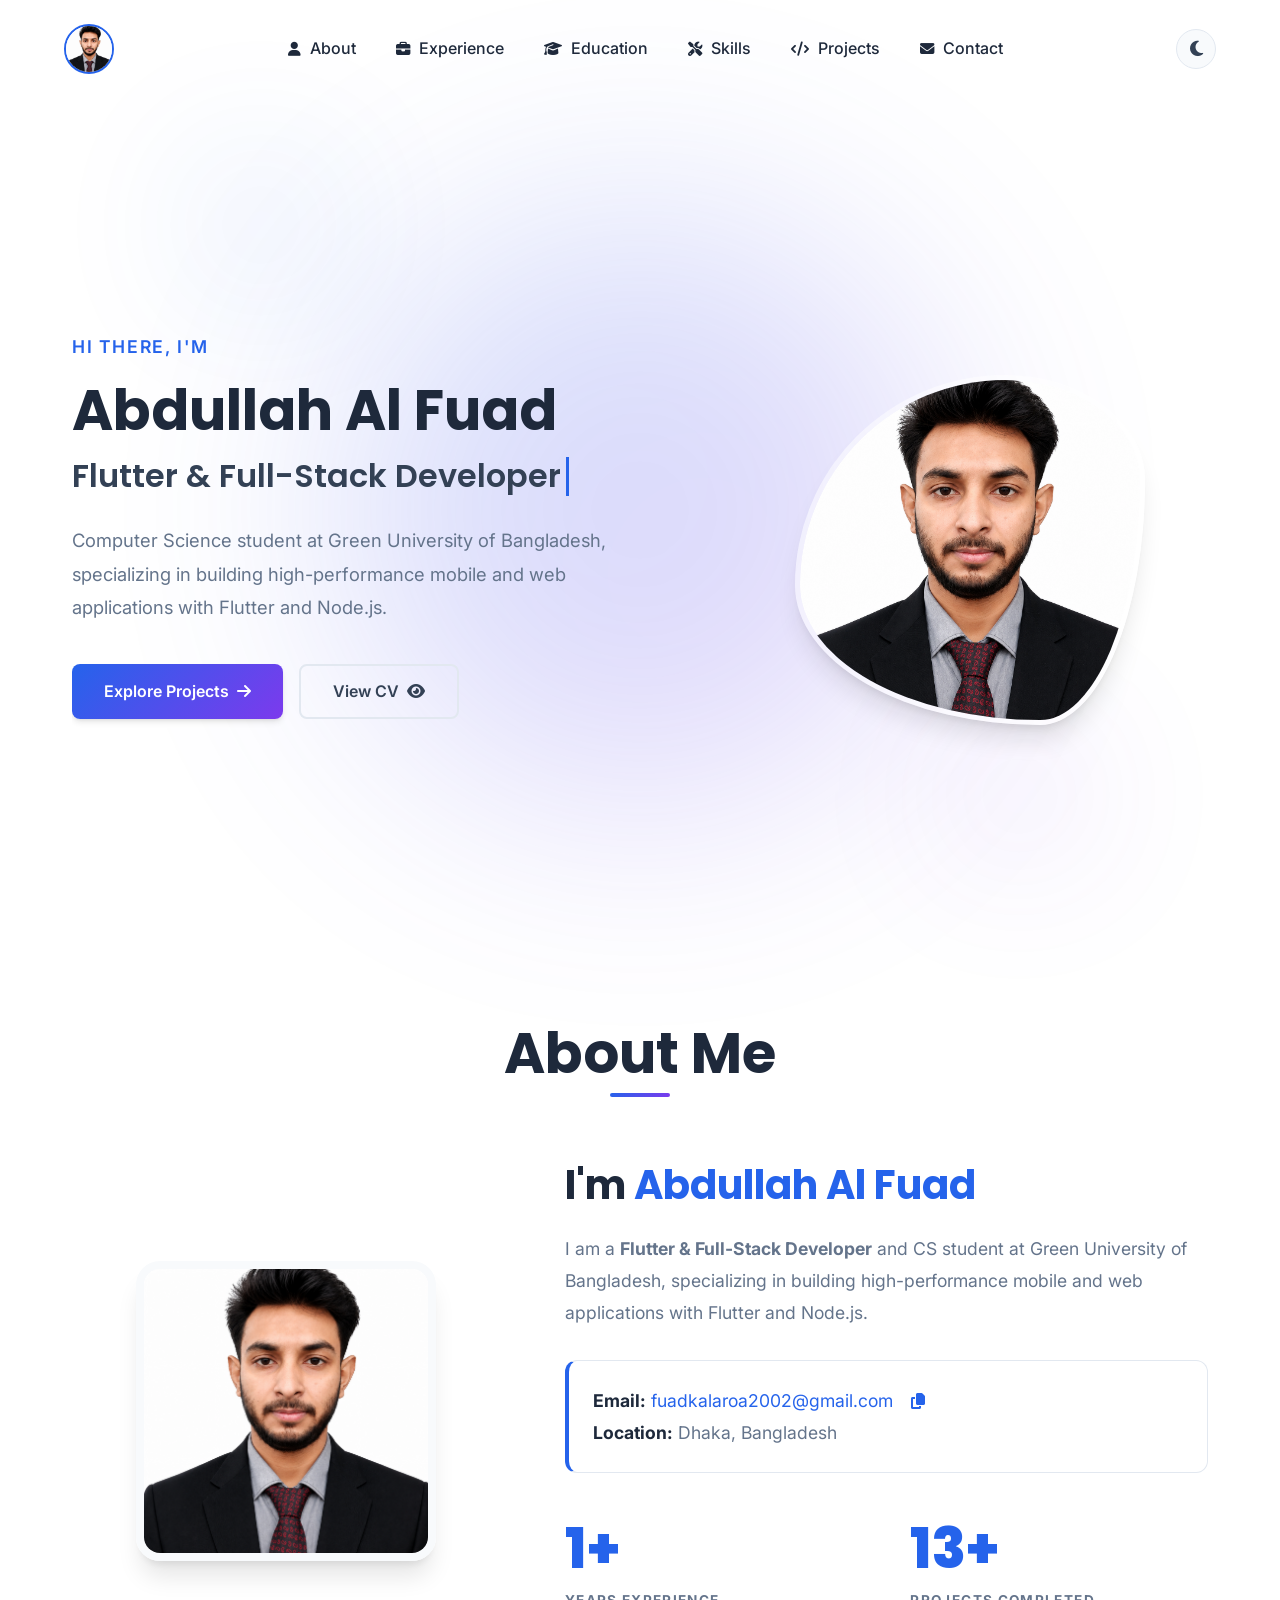
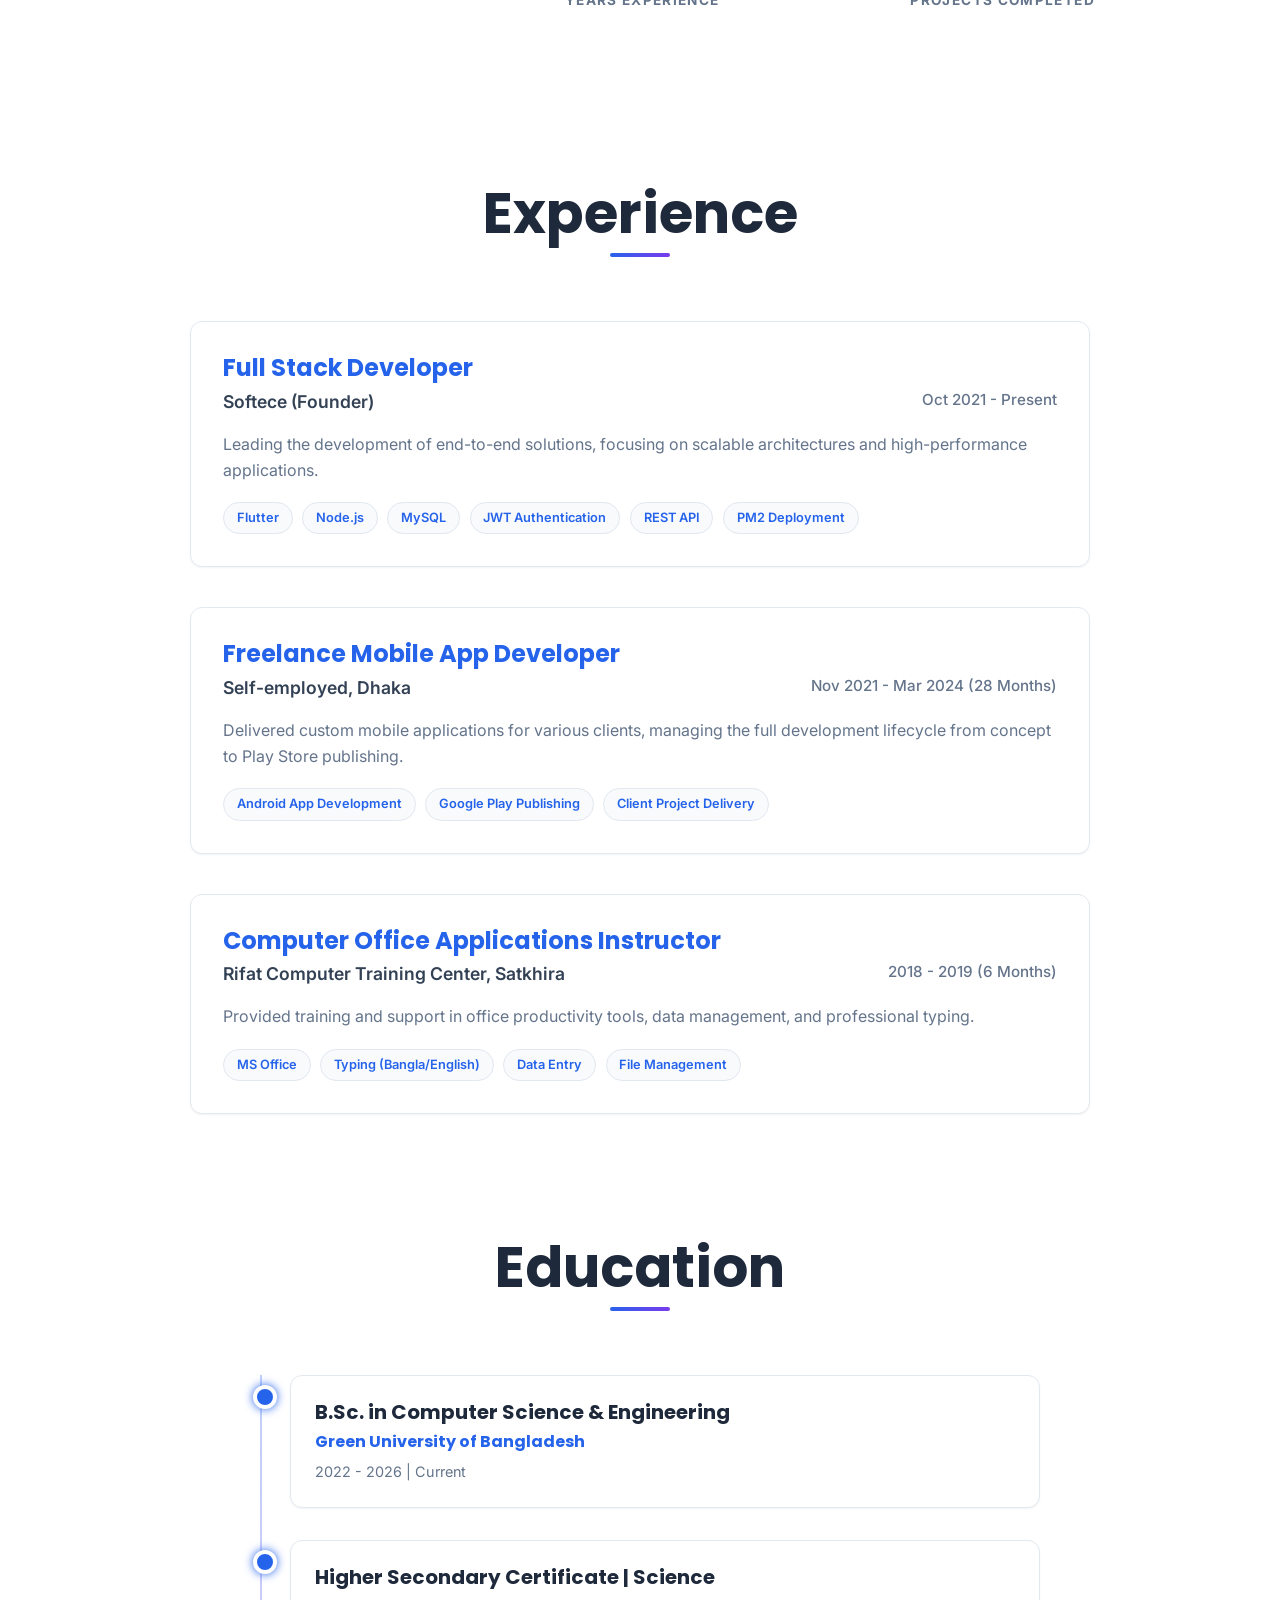
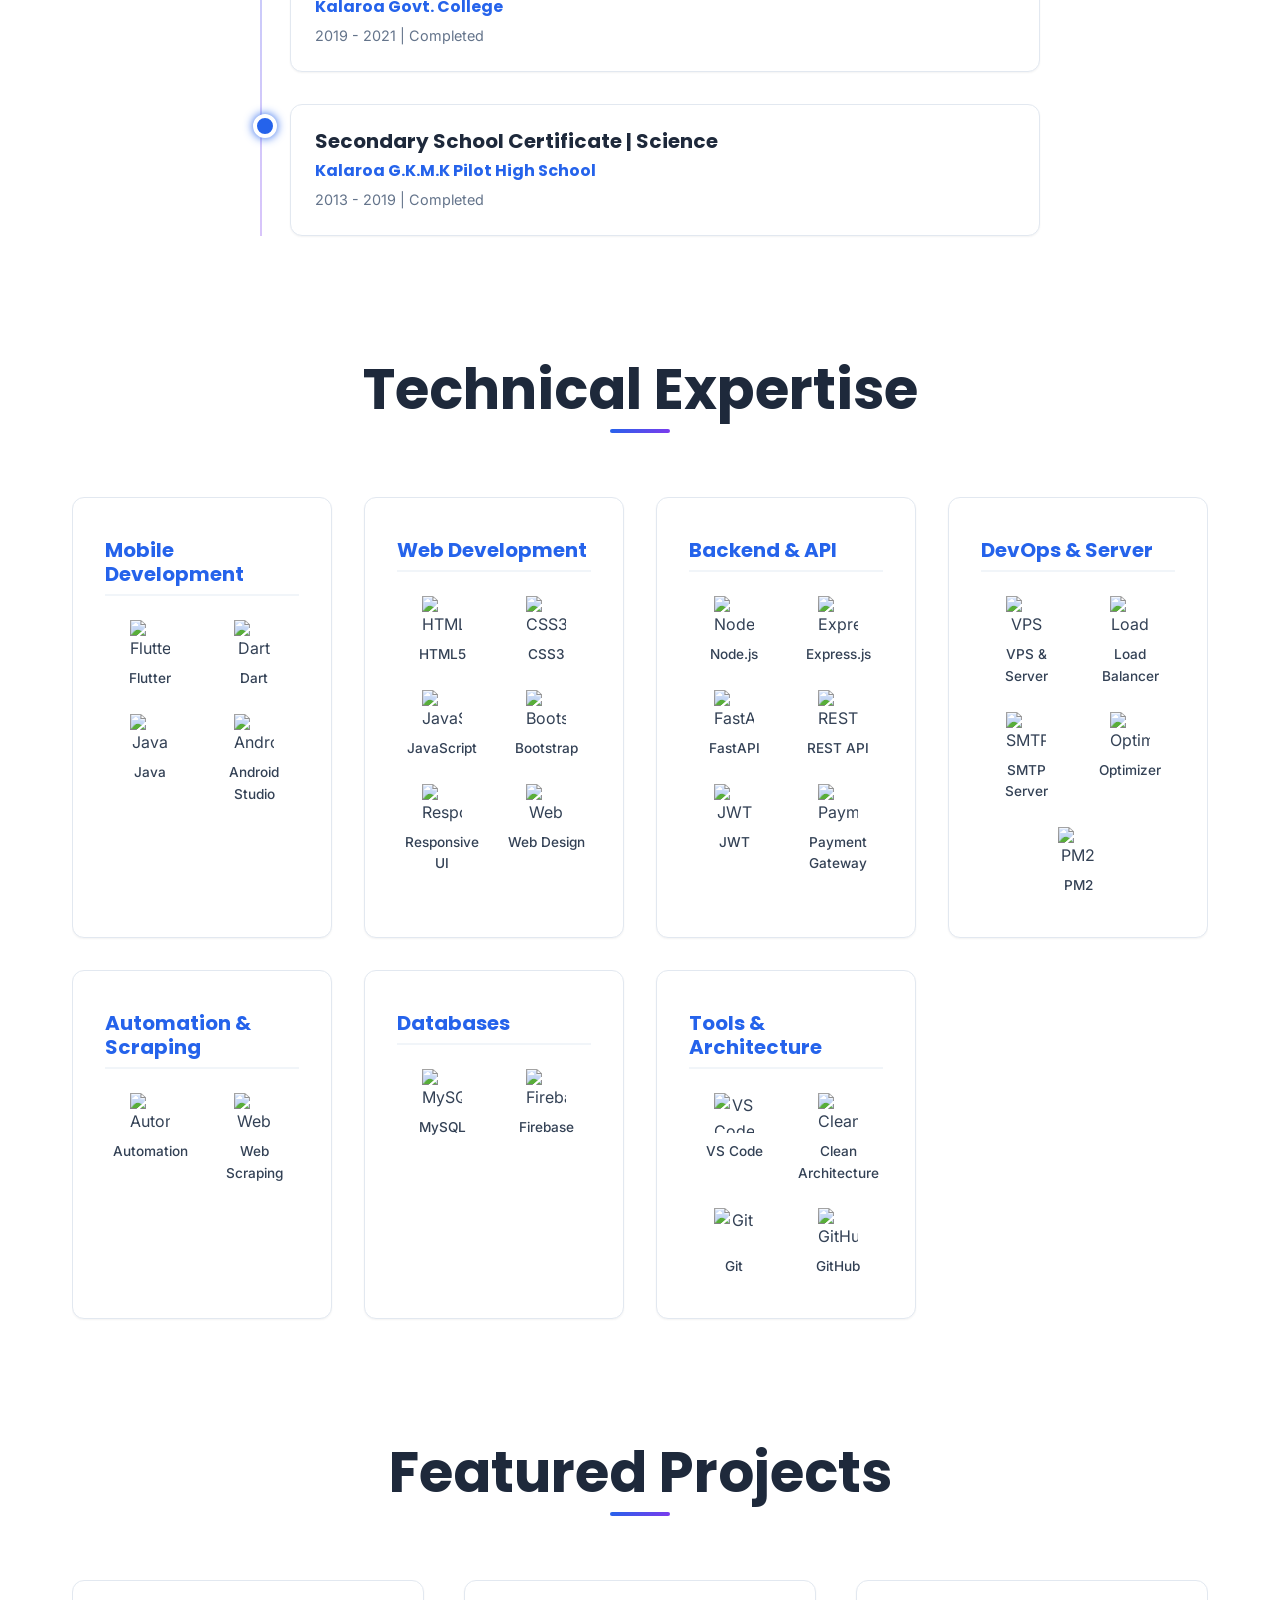
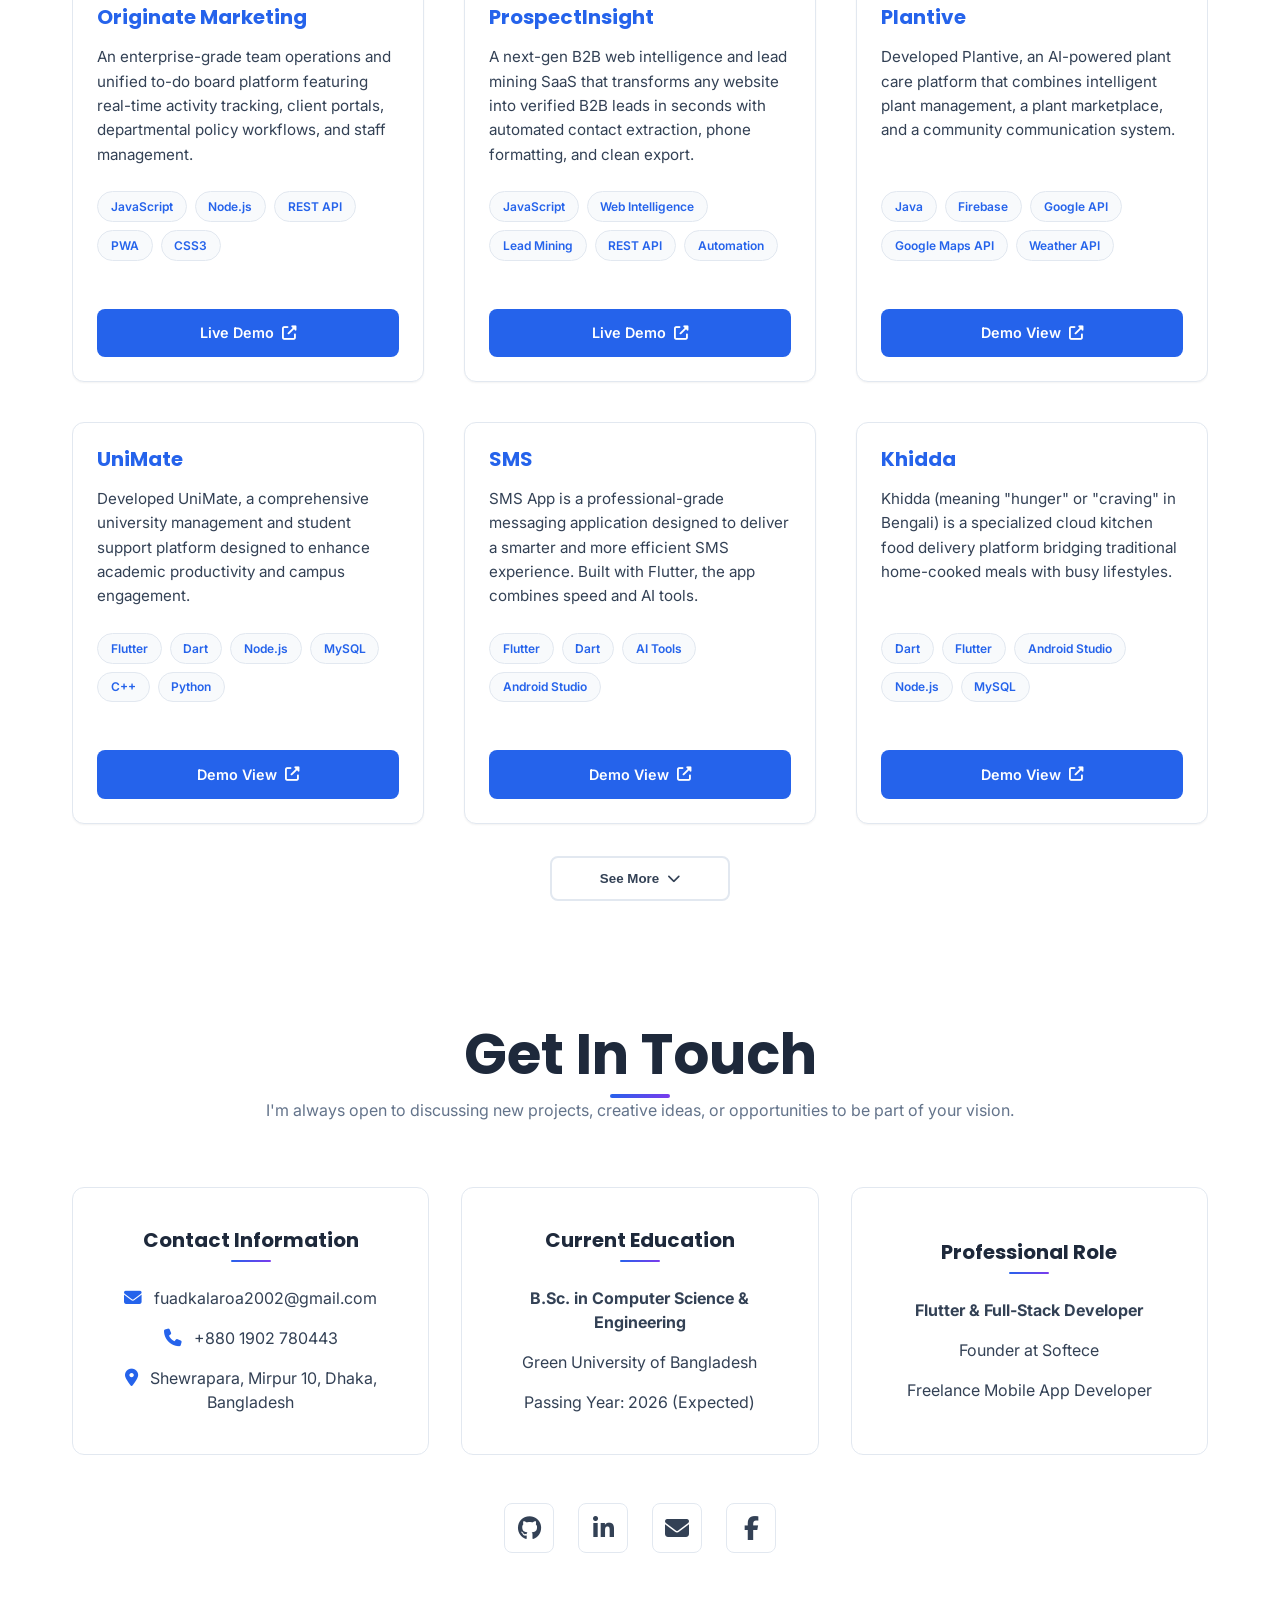
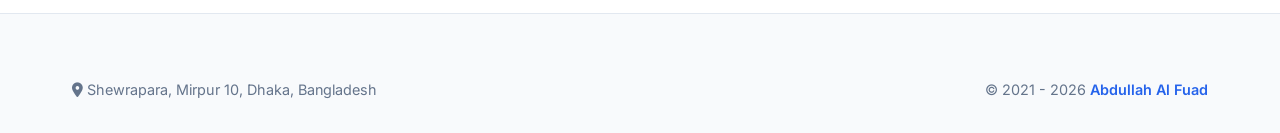
==== commit 1d3a140f: "Add all public GitHub repositories and enhance dynamic project counter" ====
--- a/index.html
+++ b/index.html
@@ -891,7 +891,7 @@
                             </div>
                         </div>
                         <div class="project-footer">
-                            <a href="https://github.com/Fuad2e3/Mobile-Gallery" target="_blank" class="btn-demo">Demo View <i class="fas fa-external-link-alt"></i></a>
+                            <a href="https://github.com/Fuad2e3/Mobile-Gallery-Demo" target="_blank" class="btn-demo">Demo View <i class="fas fa-external-link-alt"></i></a>
                         </div>
                     </div>
 
@@ -940,6 +940,90 @@
                         </div>
                         <div class="project-footer">
                             <a href="https://github.com/Fuad2e3/Automation" target="_blank" class="btn-demo">Demo View <i class="fas fa-external-link-alt"></i></a>
+                        </div>
+                    </div>
+
+                    <!-- ================= PROJECT 32 ================= -->
+                    <div class="project-item" data-aos="fade-up">
+                        <div class="project-details">
+                            <h3>Softece</h3>
+                            <p>An enterprise software agency and IT solution platform delivering web, mobile, and custom software engineering solutions.</p>
+                            <div class="project-tech">
+                                <span>Flutter</span>
+                                <span>Node.js</span>
+                                <span>Full-Stack</span>
+                                <span>Cloud</span>
+                            </div>
+                        </div>
+                        <div class="project-footer">
+                            <a href="https://github.com/Fuad2e3/Softece-Demo" target="_blank" class="btn-demo">Demo View <i class="fas fa-external-link-alt"></i></a>
+                        </div>
+                    </div>
+
+                    <!-- ================= PROJECT 33 ================= -->
+                    <div class="project-item" data-aos="fade-up">
+                        <div class="project-details">
+                            <h3>Softhika</h3>
+                            <p>A modern software ecosystem and application suite designed for building high-performance mobile and web solutions.</p>
+                            <div class="project-tech">
+                                <span>Software Suite</span>
+                                <span>Flutter</span>
+                                <span>Dart</span>
+                                <span>REST API</span>
+                            </div>
+                        </div>
+                        <div class="project-footer">
+                            <a href="https://github.com/Fuad2e3/Softhika-Demo" target="_blank" class="btn-demo">Demo View <i class="fas fa-external-link-alt"></i></a>
+                        </div>
+                    </div>
+
+                    <!-- ================= PROJECT 34 ================= -->
+                    <div class="project-item" data-aos="fade-up">
+                        <div class="project-details">
+                            <h3>Developer Portfolio</h3>
+                            <p>A professional, high-performance web portfolio featuring Glassmorphism UI design, smooth animations, and dynamic light/dark mode.</p>
+                            <div class="project-tech">
+                                <span>HTML5</span>
+                                <span>CSS3</span>
+                                <span>JavaScript</span>
+                                <span>Bootstrap</span>
+                            </div>
+                        </div>
+                        <div class="project-footer">
+                            <a href="https://github.com/Fuad2e3/Portfolio" target="_blank" class="btn-demo">Demo View <i class="fas fa-external-link-alt"></i></a>
+                        </div>
+                    </div>
+
+                    <!-- ================= PROJECT 35 ================= -->
+                    <div class="project-item" data-aos="fade-up">
+                        <div class="project-details">
+                            <h3>GitHub Profile & Bio</h3>
+                            <p>Personal GitHub profile configuration, stats card integration, and comprehensive developer documentation setup.</p>
+                            <div class="project-tech">
+                                <span>Markdown</span>
+                                <span>GitHub Actions</span>
+                                <span>Profile Design</span>
+                            </div>
+                        </div>
+                        <div class="project-footer">
+                            <a href="https://github.com/Fuad2e3/Fuad2e3" target="_blank" class="btn-demo">Demo View <i class="fas fa-external-link-alt"></i></a>
+                        </div>
+                    </div>
+
+                    <!-- ================= PROJECT 36 ================= -->
+                    <div class="project-item" data-aos="fade-up">
+                        <div class="project-details">
+                            <h3>Masum Web Portfolio</h3>
+                            <p>A responsive web portfolio application featuring clean UI layouts, modern styling, and interactive web presentation components.</p>
+                            <div class="project-tech">
+                                <span>JavaScript</span>
+                                <span>HTML5</span>
+                                <span>CSS3</span>
+                                <span>Responsive</span>
+                            </div>
+                        </div>
+                        <div class="project-footer">
+                            <a href="https://github.com/Fuad2e3/masummz" target="_blank" class="btn-demo">Demo View <i class="fas fa-external-link-alt"></i></a>
                         </div>
                     </div>
 
